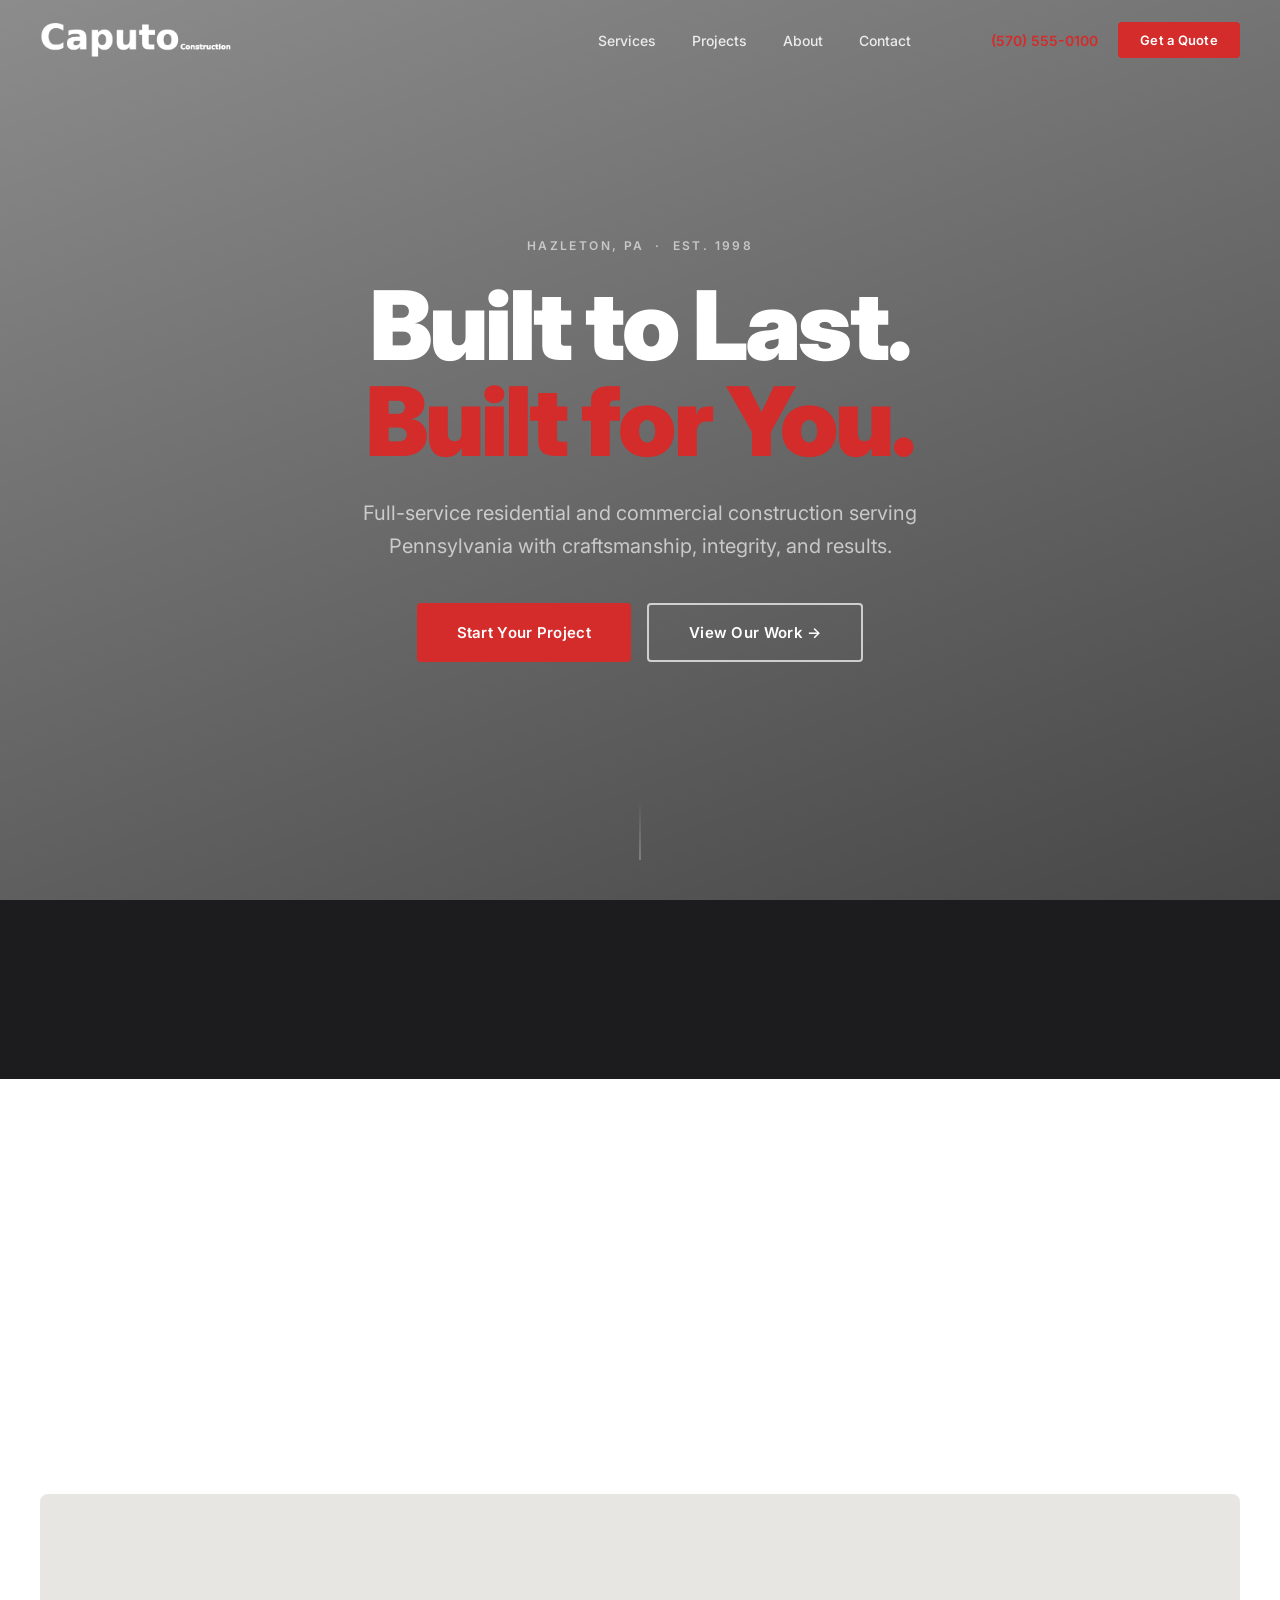
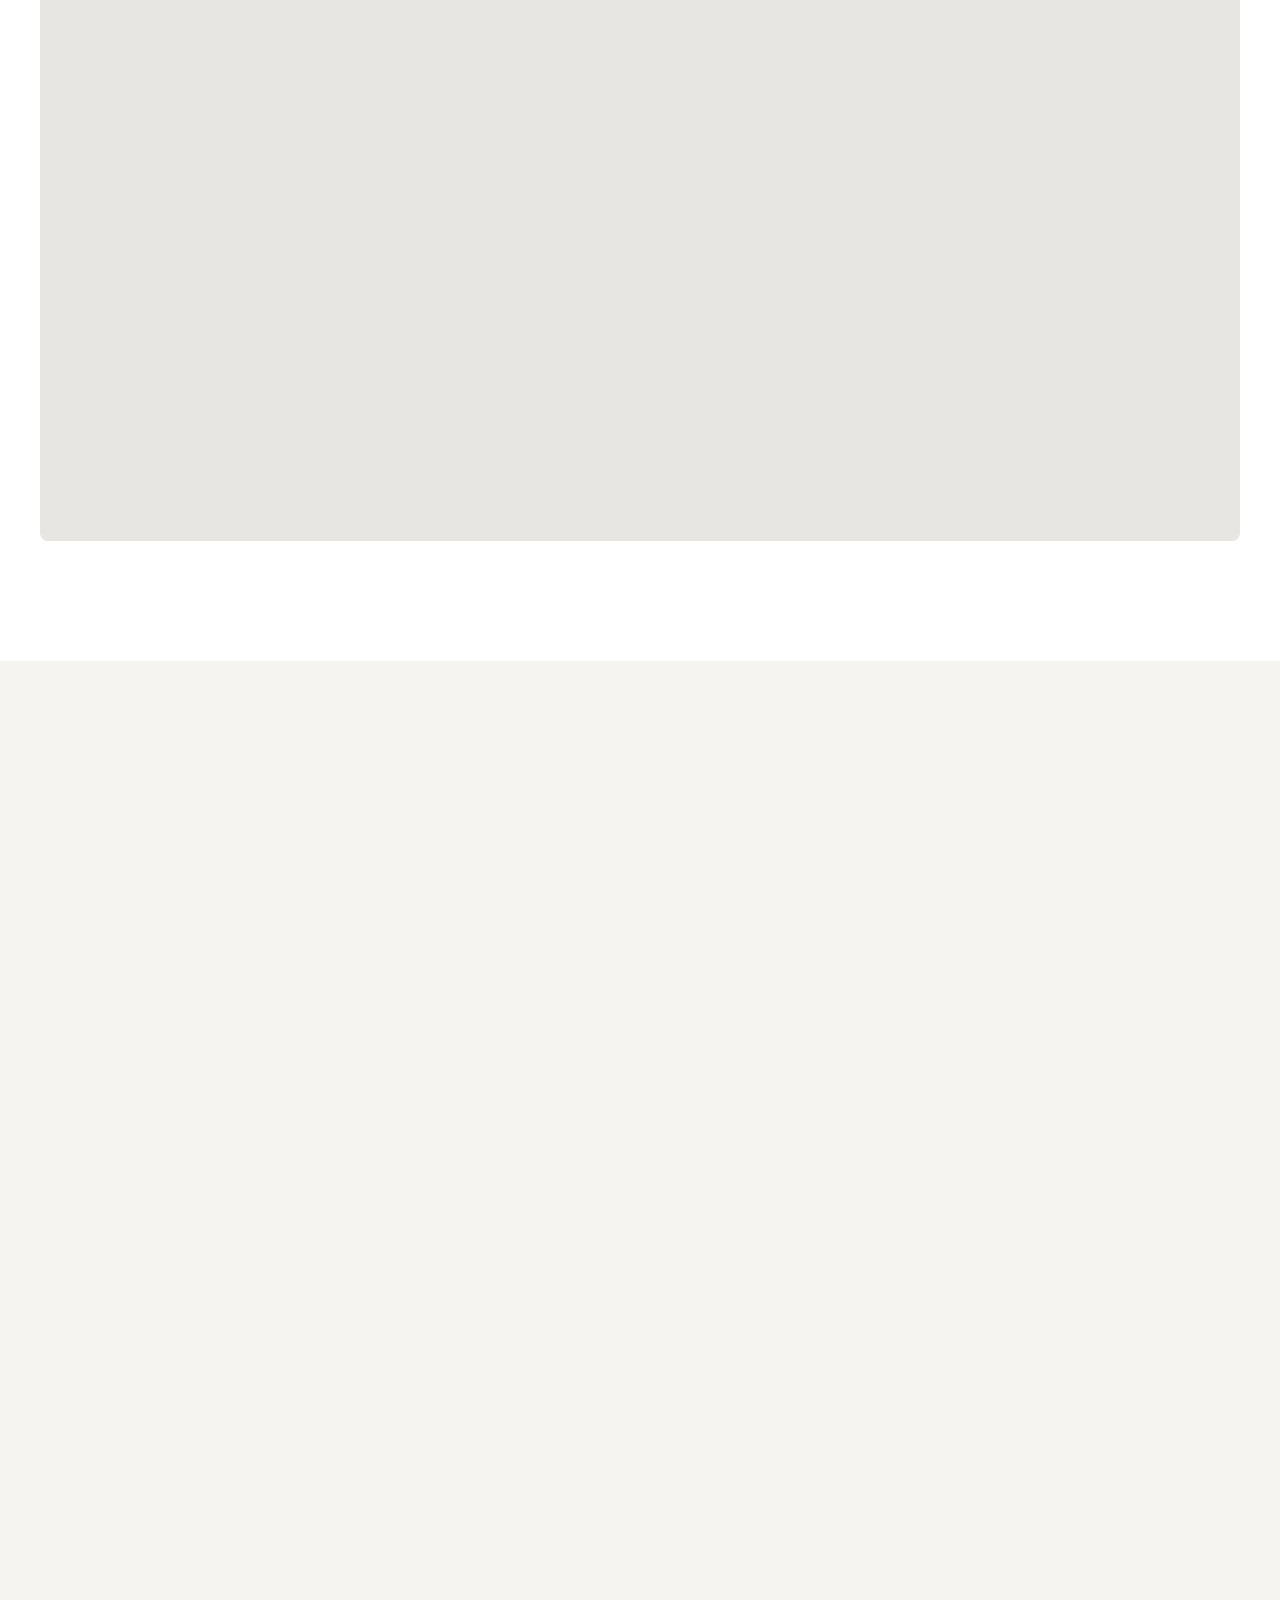
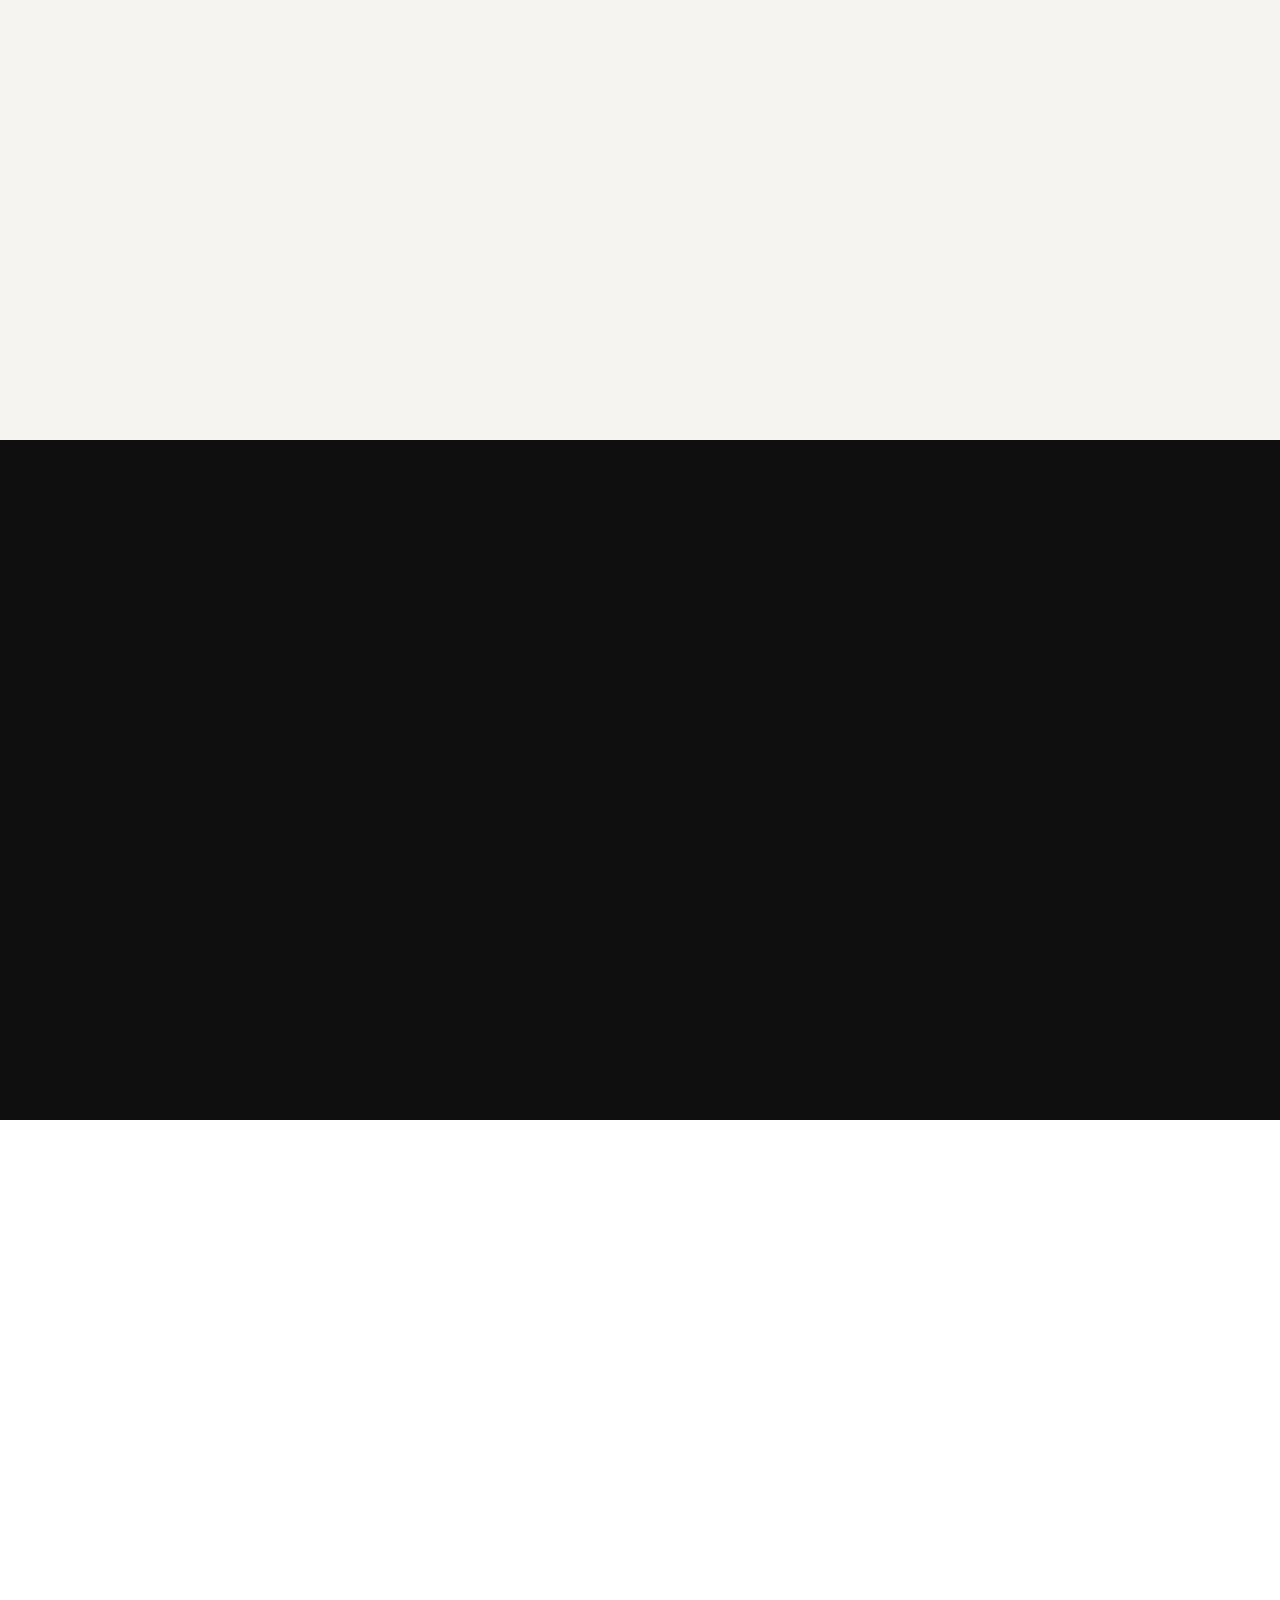
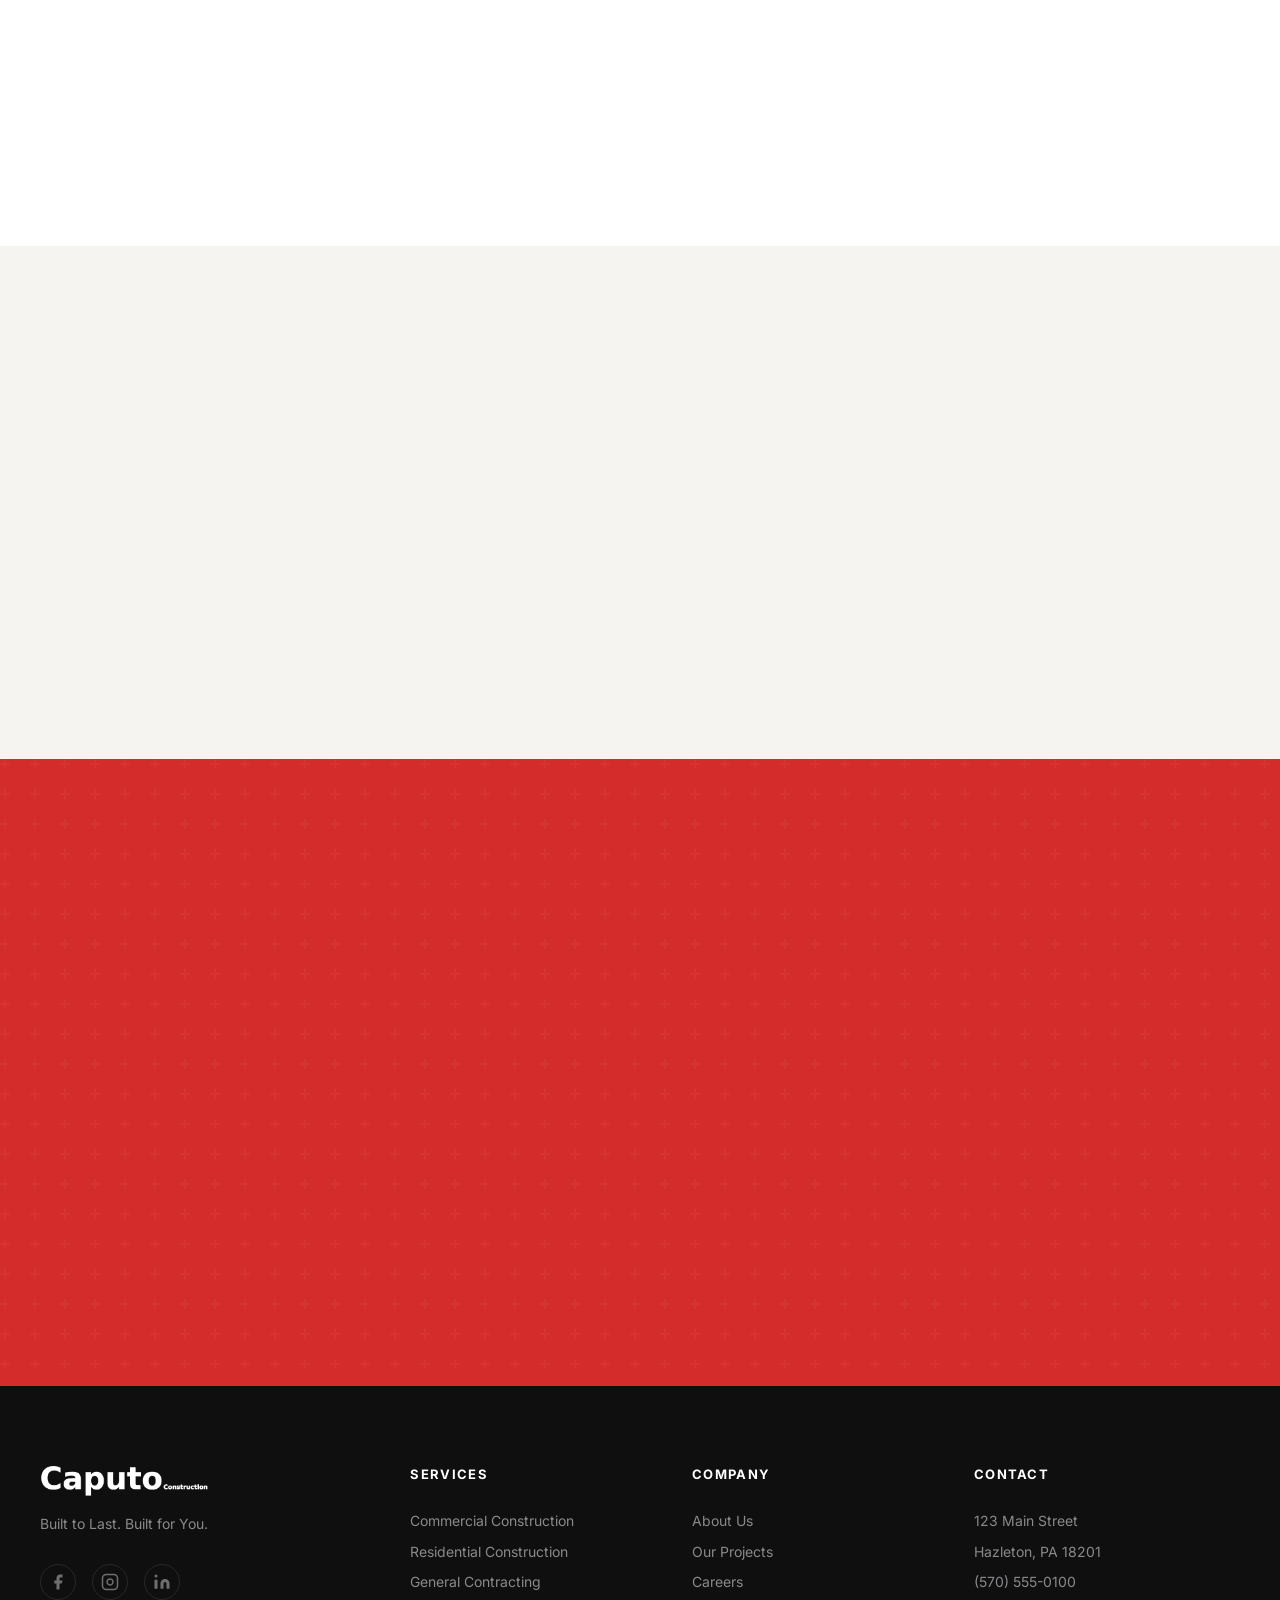
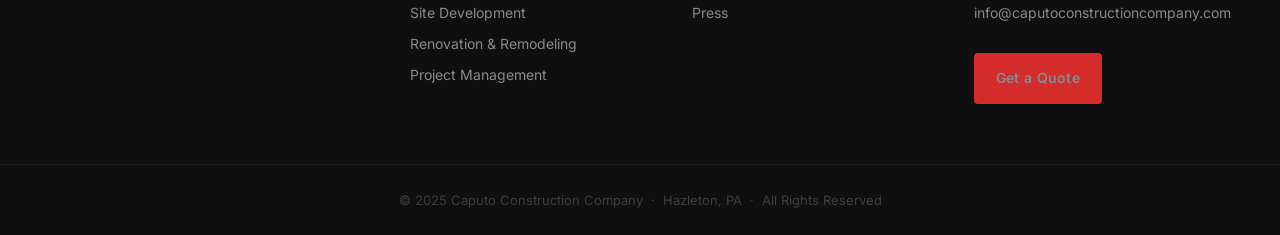
==== index.html @ cf974c07 "feat(site): full homepage — video hero, animations, project modals, carousel" ====
<!DOCTYPE html>
<html lang="en">
<head>
  <meta charset="UTF-8">
  <meta name="viewport" content="width=device-width, initial-scale=1.0">
  <title>Caputo Construction Company | Built to Last. Built for You.</title>
  <meta name="description" content="Full-service residential and commercial construction serving Pennsylvania. Based in Hazleton, PA.">
  <link rel="preconnect" href="https://fonts.googleapis.com">
  <link rel="preconnect" href="https://fonts.gstatic.com" crossorigin>
  <link href="https://fonts.googleapis.com/css2?family=Inter:wght@400;500;600;700;800;900&display=swap" rel="stylesheet">
  <link rel="stylesheet" href="style.css">
</head>
<body>

<!-- NAV -->
<nav id="nav" class="nav">
  <div class="nav__inner">
    <a href="#" class="nav__logo">
      <img src="caputo-logo-white.png" alt="Caputo Construction" height="34">
    </a>
    <ul class="nav__links">
      <li><a href="#services">Services</a></li>
      <li><a href="#projects">Projects</a></li>
      <li><a href="#about">About</a></li>
      <li><a href="#contact">Contact</a></li>
    </ul>
    <div class="nav__right">
      <a href="tel:5705550100" class="nav__phone">(570) 555-0100</a>
      <a href="#contact" class="btn btn--red btn--sm">Get a Quote</a>
    </div>
    <button class="nav__burger" id="burger" aria-label="Open menu">
      <span></span><span></span><span></span>
    </button>
  </div>
</nav>

<div class="mobile-menu" id="mobileMenu">
  <button class="mobile-menu__close" id="mobileClose">✕</button>
  <ul>
    <li><a href="#services">Services</a></li>
    <li><a href="#projects">Projects</a></li>
    <li><a href="#about">About</a></li>
    <li><a href="#contact">Contact</a></li>
    <li><a href="tel:5705550100">(570) 555-0100</a></li>
    <li><a href="#contact" class="btn btn--red">Get a Quote</a></li>
  </ul>
</div>

<!-- HERO -->
<section id="hero" class="hero">
  <video class="hero__video" autoplay muted loop playsinline>
    <source src="hero-v5-compat.mp4" type="video/mp4">
  </video>
  <div class="hero__overlay"></div>
  <div class="hero__content">
    <span class="hero__eyebrow hero-anim" style="--d:.2s">Hazleton, PA &nbsp;·&nbsp; Est. 1998</span>
    <h1 class="hero__h1">
      <span class="hero-anim" style="--d:.5s">Built to Last.</span>
      <span class="hero-anim hero__red" style="--d:.75s">Built for You.</span>
    </h1>
    <p class="hero__sub hero-anim" style="--d:1s">Full-service residential and commercial construction serving Pennsylvania with craftsmanship, integrity, and results.</p>
    <div class="hero__btns hero-anim" style="--d:1.25s">
      <a href="#contact" class="btn btn--red btn--lg">Start Your Project</a>
      <a href="#projects" class="btn btn--outline-white btn--lg">View Our Work &rarr;</a>
    </div>
  </div>
  <div class="hero__scroll-hint">
    <div class="scroll-line"></div>
  </div>
</section>

<!-- STATS -->
<section class="stats" id="statsSection">
  <div class="stats__grid">
    <div class="stat reveal">
      <span class="stat__num" data-target="25" data-suffix="+">0+</span>
      <span class="stat__label">Years in Business</span>
    </div>
    <div class="stat reveal">
      <span class="stat__num" data-target="500" data-suffix="+">0+</span>
      <span class="stat__label">Projects Completed</span>
    </div>
    <div class="stat reveal">
      <span class="stat__num" data-target="200" data-prefix="$" data-suffix="M+">$0M+</span>
      <span class="stat__label">Value Delivered</span>
    </div>
    <div class="stat reveal">
      <span class="stat__num" data-target="100" data-suffix="%">0%</span>
      <span class="stat__label">Licensed &amp; Insured</span>
    </div>
  </div>
</section>

<!-- SERVICES -->
<section id="services" class="services section">
  <div class="container">
    <div class="section-header reveal">
      <span class="eyebrow">Our Services</span>
      <h2>Full-Service Construction,<br>Start to Finish.</h2>
      <p class="section-sub">From ground-up commercial builds to custom residential projects, Caputo Construction delivers on every scale.</p>
    </div>
    <div class="services__grid">
      <div class="service-card reveal">
        <span class="service-card__num">01</span>
        <svg class="service-card__icon" viewBox="0 0 48 48" fill="none" stroke="#D42B2B" stroke-width="1.5">
          <rect x="6" y="20" width="36" height="22"/>
          <path d="M6 20L24 6L42 20"/>
          <rect x="18" y="30" width="12" height="12"/>
          <rect x="10" y="25" width="7" height="7"/>
          <rect x="31" y="25" width="7" height="7"/>
        </svg>
        <h3>Commercial Construction</h3>
        <p>Office buildings, retail centers, and industrial facilities built to spec and on schedule.</p>
        <a href="#contact" class="link-red">Learn More &rarr;</a>
      </div>
      <div class="service-card reveal">
        <span class="service-card__num">02</span>
        <svg class="service-card__icon" viewBox="0 0 48 48" fill="none" stroke="#D42B2B" stroke-width="1.5">
          <path d="M6 24L24 8L42 24"/>
          <rect x="8" y="24" width="32" height="18"/>
          <rect x="20" y="32" width="8" height="10"/>
          <rect x="11" y="27" width="7" height="7"/>
          <rect x="30" y="27" width="7" height="7"/>
        </svg>
        <h3>Residential Construction</h3>
        <p>Custom homes, luxury additions, and full renovations crafted with precision and care.</p>
        <a href="#contact" class="link-red">Learn More &rarr;</a>
      </div>
      <div class="service-card reveal">
        <span class="service-card__num">03</span>
        <svg class="service-card__icon" viewBox="0 0 48 48" fill="none" stroke="#D42B2B" stroke-width="1.5">
          <rect x="10" y="6" width="28" height="36" rx="2"/>
          <path d="M18 6V4a2 2 0 014 0v2M26 6V4a2 2 0 014 0v2"/>
          <line x1="16" y1="20" x2="32" y2="20"/>
          <line x1="16" y1="27" x2="32" y2="27"/>
          <line x1="16" y1="34" x2="24" y2="34"/>
        </svg>
        <h3>General Contracting</h3>
        <p>End-to-end project management, subcontractor coordination, and design-build delivery.</p>
        <a href="#contact" class="link-red">Learn More &rarr;</a>
      </div>
      <div class="service-card reveal">
        <span class="service-card__num">04</span>
        <svg class="service-card__icon" viewBox="0 0 48 48" fill="none" stroke="#D42B2B" stroke-width="1.5">
          <path d="M8 40h32M16 40V28l-8-10M32 40V28l8-10M16 28h16"/>
          <circle cx="24" cy="12" r="6"/>
          <line x1="24" y1="18" x2="24" y2="28"/>
        </svg>
        <h3>Site Development</h3>
        <p>Grading, excavation, utility installation, and foundations — before the first wall goes up.</p>
        <a href="#contact" class="link-red">Learn More &rarr;</a>
      </div>
      <div class="service-card reveal">
        <span class="service-card__num">05</span>
        <svg class="service-card__icon" viewBox="0 0 48 48" fill="none" stroke="#D42B2B" stroke-width="1.5">
          <path d="M12 36l6-6 4 4 14-14"/>
          <path d="M30 8l10 10-4 4-10-10z"/>
          <path d="M10 38l4-4 4 4-4 4z"/>
          <line x1="28" y1="10" x2="38" y2="20"/>
        </svg>
        <h3>Renovation &amp; Remodeling</h3>
        <p>Full gut renovations, structural changes, and historic preservation for any space.</p>
        <a href="#contact" class="link-red">Learn More &rarr;</a>
      </div>
      <div class="service-card reveal">
        <span class="service-card__num">06</span>
        <svg class="service-card__icon" viewBox="0 0 48 48" fill="none" stroke="#D42B2B" stroke-width="1.5">
          <rect x="8" y="8" width="32" height="32" rx="2"/>
          <line x1="8" y1="18" x2="40" y2="18"/>
          <line x1="20" y1="8" x2="20" y2="18"/>
          <line x1="32" y1="8" x2="32" y2="18"/>
          <path d="M16 28l6 6 10-10"/>
        </svg>
        <h3>Project Management</h3>
        <p>Expert budgeting, scheduling, permitting, and inspection coordination from start to finish.</p>
        <a href="#contact" class="link-red">Learn More &rarr;</a>
      </div>
    </div>
  </div>
</section>

<!-- PROJECTS -->
<section id="projects" class="projects section section--offwhite">
  <div class="container">
    <div class="projects__header reveal">
      <h2>Projects That Speak<br>for Themselves.</h2>
      <a href="#contact" class="link-red">View All Projects &rarr;</a>
    </div>

    <div class="featured-project reveal" onclick="openModal(0)">
      <div class="featured-project__img">
        <img src="https://images.unsplash.com/photo-1486325212027-8081e485255e?w=1400&q=80" alt="Hazleton Medical Office Building" loading="lazy">
        <div class="featured-project__img-overlay"><span>View Project</span></div>
      </div>
      <div class="featured-project__info">
        <span class="tag tag--red">Commercial</span>
        <h3>Hazleton Medical<br>Office Building</h3>
        <p class="meta">Hazleton, PA &nbsp;·&nbsp; 2023</p>
        <p>A 24,000 sq ft state-of-the-art medical facility with specialized HVAC, ADA-compliant design, and medical-grade finishes. Delivered on schedule.</p>
        <button class="btn btn--outline-dark">View Project &rarr;</button>
      </div>
    </div>

    <div class="projects__grid">
      <div class="project-card reveal" onclick="openModal(1)">
        <div class="project-card__img">
          <img src="https://images.unsplash.com/photo-1570129477492-45c003edd2be?w=800&q=80" alt="Custom Residence" loading="lazy">
          <div class="project-card__overlay"><span>View Project</span></div>
        </div>
        <div class="project-card__body">
          <span class="tag">Residential</span>
          <h4>Custom Residence</h4>
          <p class="meta">Mountain Top, PA &nbsp;·&nbsp; 2023</p>
        </div>
      </div>
      <div class="project-card reveal" onclick="openModal(2)">
        <div class="project-card__img">
          <img src="https://images.unsplash.com/photo-1565008447742-97f6f38c985c?w=800&q=80" alt="Industrial Warehouse" loading="lazy">
          <div class="project-card__overlay"><span>View Project</span></div>
        </div>
        <div class="project-card__body">
          <span class="tag">Industrial</span>
          <h4>Industrial Warehouse</h4>
          <p class="meta">Wilkes-Barre, PA &nbsp;·&nbsp; 2022</p>
        </div>
      </div>
      <div class="project-card reveal" onclick="openModal(3)">
        <div class="project-card__img">
          <img src="https://images.unsplash.com/photo-1581858726788-75bc0f6a952d?w=800&q=80" alt="Downtown Renovation" loading="lazy">
          <div class="project-card__overlay"><span>View Project</span></div>
        </div>
        <div class="project-card__body">
          <span class="tag">Renovation</span>
          <h4>Downtown Retail Renovation</h4>
          <p class="meta">Scranton, PA &nbsp;·&nbsp; 2022</p>
        </div>
      </div>
    </div>
  </div>
</section>

<!-- WHY CAPUTO -->
<section id="about" class="why section section--dark">
  <div class="container why__grid">
    <div class="why__left reveal">
      <span class="eyebrow">Why Choose Us</span>
      <h2 class="white">A Name You Can<br>Trust on Every Job.</h2>
      <p class="why__copy">Family-owned and Hazleton-rooted, Caputo Construction has been serving Pennsylvania communities for over two decades. We bring the same pride to every project — from a single-family renovation to a multi-million dollar commercial build.</p>
      <a href="#contact" class="btn btn--outline-white btn--lg">Get in Touch</a>
    </div>
    <div class="why__right">
      <div class="why-item reveal"><div class="why-item__check">&#10003;</div><div><h4>Locally Rooted</h4><p>Based in Hazleton, PA. We know this region's codes, climate, and contractors.</p></div></div>
      <div class="why-item reveal"><div class="why-item__check">&#10003;</div><div><h4>Transparent Pricing</h4><p>Detailed estimates with clear line-item breakdowns. No surprises, ever.</p></div></div>
      <div class="why-item reveal"><div class="why-item__check">&#10003;</div><div><h4>On Time, On Budget</h4><p>Proven project management with a track record to back it up.</p></div></div>
      <div class="why-item reveal"><div class="why-item__check">&#10003;</div><div><h4>Licensed &amp; Fully Insured</h4><p>PA contractor license, full liability and workers' comp coverage.</p></div></div>
    </div>
  </div>
</section>

<!-- TESTIMONIALS -->
<section class="testimonials section">
  <div class="container">
    <div class="section-header reveal">
      <span class="eyebrow">Client Testimonials</span>
      <h2>What Our Clients Say.</h2>
    </div>
    <div class="testimonials__wrap reveal">
      <div class="testimonials__slider" id="slider">
        <div class="testimonial">
          <div class="testimonial__quote">&ldquo;</div>
          <p>"Caputo Construction delivered our commercial build on time and under budget. The quality of work exceeded our expectations — we won't use anyone else."</p>
          <div class="testimonial__author"><strong>Michael R.</strong><span>Commercial Property Owner</span></div>
        </div>
        <div class="testimonial">
          <div class="testimonial__quote">&ldquo;</div>
          <p>"From the first consultation to the final walkthrough, the Caputo team was professional, communicative, and truly cared about our project."</p>
          <div class="testimonial__author"><strong>Sarah D.</strong><span>Residential Client</span></div>
        </div>
        <div class="testimonial">
          <div class="testimonial__quote">&ldquo;</div>
          <p>"We've worked with a lot of contractors over the years. Caputo is in a different league — honest pricing, no surprises, and craftsmanship that shows."</p>
          <div class="testimonial__author"><strong>Tom K.</strong><span>General Manager, Retail Group</span></div>
        </div>
      </div>
      <div class="testimonials__dots" id="dots">
        <button class="dot active" data-i="0"></button>
        <button class="dot" data-i="1"></button>
        <button class="dot" data-i="2"></button>
      </div>
    </div>
  </div>
</section>

<!-- SERVICE AREA -->
<section class="service-area section section--offwhite">
  <div class="container service-area__inner reveal">
    <span class="eyebrow">Service Area</span>
    <h2>Proudly Serving Pennsylvania</h2>
    <p class="section-sub">Headquartered in Hazleton, PA, Caputo Construction serves clients across northeastern and central Pennsylvania — including Scranton, Wilkes-Barre, Allentown, and beyond.</p>
    <div class="city-tags">
      <span>Hazleton</span><span>Scranton</span><span>Wilkes-Barre</span><span>Allentown</span><span>Bethlehem</span><span>Reading</span><span>Philadelphia</span>
    </div>
  </div>
</section>

<!-- CTA BANNER -->
<section id="contact" class="cta-banner">
  <div class="cta-banner__inner reveal">
    <h2>Ready to Build<br>Something Great?</h2>
    <p>Tell us about your project. We'll get back to you within 24 hours.</p>
    <a href="mailto:info@caputoconstructioncompany.com" class="btn btn--white btn--xl">Start Your Project</a>
    <p class="cta-banner__phone">or call <a href="tel:5705550100">(570) 555-0100</a></p>
  </div>
</section>

<!-- FOOTER -->
<footer class="footer">
  <div class="container footer__grid">
    <div class="footer__brand">
      <img src="caputo-logo-white.png" alt="Caputo Construction" height="30">
      <p>Built to Last. Built for You.</p>
      <div class="footer__social">
        <a href="#" aria-label="Facebook">
          <svg viewBox="0 0 24 24" width="18" height="18" fill="currentColor"><path d="M18 2h-3a5 5 0 00-5 5v3H7v4h3v8h4v-8h3l1-4h-4V7a1 1 0 011-1h3z"/></svg>
        </a>
        <a href="#" aria-label="Instagram">
          <svg viewBox="0 0 24 24" width="18" height="18" fill="none" stroke="currentColor" stroke-width="2"><rect x="2" y="2" width="20" height="20" rx="5"/><path d="M16 11.37A4 4 0 1112.63 8 4 4 0 0116 11.37z"/><line x1="17.5" y1="6.5" x2="17.51" y2="6.5"/></svg>
        </a>
        <a href="#" aria-label="LinkedIn">
          <svg viewBox="0 0 24 24" width="18" height="18" fill="currentColor"><path d="M16 8a6 6 0 016 6v7h-4v-7a2 2 0 00-2-2 2 2 0 00-2 2v7h-4v-7a6 6 0 016-6zM2 9h4v12H2z"/><circle cx="4" cy="4" r="2"/></svg>
        </a>
      </div>
    </div>
    <div class="footer__col">
      <h5>Services</h5>
      <ul>
        <li><a href="#services">Commercial Construction</a></li>
        <li><a href="#services">Residential Construction</a></li>
        <li><a href="#services">General Contracting</a></li>
        <li><a href="#services">Site Development</a></li>
        <li><a href="#services">Renovation &amp; Remodeling</a></li>
        <li><a href="#services">Project Management</a></li>
      </ul>
    </div>
    <div class="footer__col">
      <h5>Company</h5>
      <ul>
        <li><a href="#about">About Us</a></li>
        <li><a href="#projects">Our Projects</a></li>
        <li><a href="#contact">Careers</a></li>
        <li><a href="#contact">Press</a></li>
      </ul>
    </div>
    <div class="footer__col">
      <h5>Contact</h5>
      <ul>
        <li>123 Main Street</li>
        <li>Hazleton, PA 18201</li>
        <li><a href="tel:5705550100">(570) 555-0100</a></li>
        <li><a href="mailto:info@caputoconstructioncompany.com">info@caputoconstructioncompany.com</a></li>
      </ul>
      <a href="#contact" class="btn btn--red btn--sm" style="margin-top:1.5rem;display:inline-block">Get a Quote</a>
    </div>
  </div>
  <div class="footer__bottom">
    <p>&copy; 2025 Caputo Construction Company &nbsp;&middot;&nbsp; Hazleton, PA &nbsp;&middot;&nbsp; All Rights Reserved</p>
  </div>
</footer>

<!-- MODAL -->
<div class="modal-overlay" id="modalOverlay">
  <div class="modal" id="modal" role="dialog" aria-modal="true">
    <button class="modal__close" id="modalClose" aria-label="Close">&#10005;</button>
    <div class="modal__hero">
      <img id="modalImg" src="" alt="">
    </div>
    <div class="modal__body">
      <span class="tag tag--red" id="modalCategory"></span>
      <h2 id="modalTitle"></h2>
      <p class="meta" id="modalMeta"></p>
      <div class="modal__stats">
        <div class="modal__stat"><span id="modalSqft"></span><label>Sq Feet</label></div>
        <div class="modal__stat"><span id="modalDuration"></span><label>Duration</label></div>
        <div class="modal__stat"><span id="modalValue"></span><label>Project Value</label></div>
      </div>
      <p id="modalDesc"></p>
      <div class="modal__gallery" id="modalGallery"></div>
      <a href="#contact" class="btn btn--red btn--lg modal__cta" onclick="closeModal()">Start a Similar Project</a>
    </div>
  </div>
</div>

<script src="main.js"></script>
</body>
</html>
---- style.css ----
/* ═══════════════════════════════════════════════════
   CAPUTO CONSTRUCTION — STYLESHEET
   ═══════════════════════════════════════════════════ */

:root {
  --red:        #D42B2B;
  --red-dark:   #A81F1F;
  --black:      #0F0F0F;
  --charcoal:   #1C1C1E;
  --steel:      #3A3A3C;
  --concrete:   #8A8A8E;
  --offwhite:   #F5F4F1;
  --white:      #FFFFFF;
  --gold:       #C9A84C;
  --ease:       cubic-bezier(0.25, 0.46, 0.45, 0.94);
  --ease-out:   cubic-bezier(0.0, 0.0, 0.2, 1);
}

*, *::before, *::after { box-sizing: border-box; margin: 0; padding: 0; }

html { scroll-behavior: smooth; font-size: 16px; }

body {
  font-family: 'Inter', -apple-system, sans-serif;
  color: var(--charcoal);
  background: var(--white);
  -webkit-font-smoothing: antialiased;
  overflow-x: hidden;
}

img { display: block; max-width: 100%; }
a { text-decoration: none; color: inherit; }
ul { list-style: none; }
button { cursor: pointer; border: none; background: none; font-family: inherit; }

.container { max-width: 1280px; margin: 0 auto; padding: 0 40px; }
.section { padding: 120px 0; }
.section--offwhite { background: var(--offwhite); }
.section--dark { background: var(--black); }

/* ─── SCROLL REVEAL ─── */
.reveal {
  opacity: 0;
  transform: translateY(36px);
  transition: opacity 0.7s var(--ease), transform 0.7s var(--ease);
}
.reveal.visible { opacity: 1; transform: translateY(0); }

/* stagger siblings */
.reveal:nth-child(2) { transition-delay: 0.1s; }
.reveal:nth-child(3) { transition-delay: 0.2s; }
.reveal:nth-child(4) { transition-delay: 0.3s; }
.reveal:nth-child(5) { transition-delay: 0.4s; }
.reveal:nth-child(6) { transition-delay: 0.5s; }

/* ─── HERO ANIMATIONS ─── */
@keyframes slideUp {
  from { opacity: 0; transform: translateY(48px); }
  to   { opacity: 1; transform: translateY(0); }
}
.hero-anim {
  opacity: 0;
  animation: slideUp 0.9s var(--ease-out) forwards;
  animation-delay: var(--d, 0s);
}

/* ─── BUTTONS ─── */
.btn {
  display: inline-flex;
  align-items: center;
  justify-content: center;
  font-family: 'Inter', sans-serif;
  font-weight: 600;
  letter-spacing: 0.02em;
  border-radius: 4px;
  transition: background 0.2s var(--ease), transform 0.2s var(--ease), box-shadow 0.2s var(--ease), color 0.2s var(--ease);
  cursor: pointer;
}
.btn--sm  { font-size: 13px; padding: 10px 22px; }
.btn--lg  { font-size: 15px; padding: 18px 40px; }
.btn--xl  { font-size: 16px; padding: 22px 56px; }
.btn--red { background: var(--red); color: #fff; }
.btn--red:hover { background: var(--red-dark); transform: translateY(-2px); box-shadow: 0 8px 24px rgba(212,43,43,.35); }
.btn--white { background: #fff; color: var(--red); }
.btn--white:hover { background: #f0eeee; transform: translateY(-2px); }
.btn--outline-white { border: 2px solid rgba(255,255,255,.7); color: #fff; }
.btn--outline-white:hover { background: rgba(255,255,255,.1); }
.btn--outline-dark { border: 2px solid var(--charcoal); color: var(--charcoal); }
.btn--outline-dark:hover { background: var(--charcoal); color: #fff; }

.link-red {
  color: var(--red);
  font-weight: 600;
  font-size: 14px;
  display: inline-flex;
  align-items: center;
  gap: 4px;
  transition: gap 0.2s;
}
.link-red:hover { gap: 8px; }

/* ─── SECTION HEADER ─── */
.eyebrow {
  display: block;
  font-size: 11px;
  font-weight: 600;
  letter-spacing: 0.18em;
  text-transform: uppercase;
  color: var(--red);
  margin-bottom: 16px;
}
.section-header { text-align: center; max-width: 640px; margin: 0 auto 72px; }
.section-header h2 { margin-bottom: 20px; }
.section-sub { color: var(--concrete); line-height: 1.7; font-size: 17px; }

h2 {
  font-size: clamp(32px, 4vw, 52px);
  font-weight: 800;
  line-height: 1.12;
  letter-spacing: -0.02em;
  color: var(--charcoal);
}
h2.white { color: #fff; }
h3 { font-size: clamp(22px, 2.5vw, 28px); font-weight: 700; margin-bottom: 12px; }
h4 { font-size: 17px; font-weight: 700; margin-bottom: 6px; }
p  { line-height: 1.7; color: var(--steel); }

.tag {
  display: inline-block;
  font-size: 11px;
  font-weight: 600;
  letter-spacing: 0.12em;
  text-transform: uppercase;
  padding: 5px 14px;
  border-radius: 100px;
  background: rgba(255,255,255,.12);
  color: var(--concrete);
  margin-bottom: 14px;
}
.tag--red { background: var(--red); color: #fff; }

.meta { font-size: 13px; color: var(--concrete); letter-spacing: 0.04em; margin-bottom: 16px; }

/* ═══════════════════════════════
   NAV
   ═══════════════════════════════ */
.nav {
  position: fixed;
  top: 0; left: 0; right: 0;
  z-index: 200;
  transition: background 0.4s var(--ease), box-shadow 0.4s var(--ease), padding 0.3s;
  padding: 8px 0;
}
.nav.scrolled {
  background: var(--black);
  box-shadow: 0 4px 30px rgba(0,0,0,.5);
}
.nav__inner {
  max-width: 1280px;
  margin: 0 auto;
  padding: 0 40px;
  display: flex;
  align-items: center;
  gap: 48px;
  height: 64px;
}
.nav__logo img { transition: opacity 0.2s; height: 34px; }
.nav__logo:hover img { opacity: 0.85; }

.nav__links {
  display: flex;
  gap: 36px;
  margin-left: auto;
}
.nav__links a {
  color: rgba(255,255,255,.85);
  font-size: 14px;
  font-weight: 500;
  transition: color 0.2s;
  position: relative;
  padding-bottom: 2px;
}
.nav__links a::after {
  content: '';
  position: absolute;
  bottom: -2px; left: 0; right: 0;
  height: 1px;
  background: var(--red);
  transform: scaleX(0);
  transition: transform 0.25s var(--ease);
  transform-origin: left;
}
.nav__links a:hover { color: #fff; }
.nav__links a:hover::after { transform: scaleX(1); }

.nav__right { display: flex; align-items: center; gap: 20px; margin-left: 32px; }
.nav__phone { color: var(--red); font-size: 14px; font-weight: 600; white-space: nowrap; }

.nav__burger { display: none; flex-direction: column; gap: 5px; padding: 6px; margin-left: auto; }
.nav__burger span { display: block; width: 24px; height: 2px; background: #fff; transition: all 0.3s; border-radius: 2px; }

/* Mobile menu */
.mobile-menu {
  position: fixed;
  inset: 0;
  background: var(--black);
  z-index: 300;
  display: flex;
  flex-direction: column;
  align-items: center;
  justify-content: center;
  gap: 32px;
  transform: translateX(100%);
  transition: transform 0.4s var(--ease);
}
.mobile-menu.open { transform: translateX(0); }
.mobile-menu ul { text-align: center; }
.mobile-menu li { margin-bottom: 28px; }
.mobile-menu a { color: #fff; font-size: 22px; font-weight: 600; transition: color 0.2s; }
.mobile-menu a:hover { color: var(--red); }
.mobile-menu__close {
  position: absolute;
  top: 24px; right: 32px;
  color: #fff;
  font-size: 24px;
  transition: color 0.2s;
}
.mobile-menu__close:hover { color: var(--red); }

/* ═══════════════════════════════
   HERO
   ═══════════════════════════════ */
.hero {
  position: relative;
  height: 100vh;
  min-height: 640px;
  display: flex;
  align-items: center;
  justify-content: center;
  overflow: hidden;
}
.hero__video {
  position: absolute;
  top: 50%; left: 50%;
  min-width: 100%; min-height: 100%;
  width: auto; height: auto;
  transform: translate(-50%, -50%);
  object-fit: cover;
  z-index: 0;
}
.hero__overlay {
  position: absolute;
  inset: 0;
  background: linear-gradient(160deg, rgba(0,0,0,.45) 0%, rgba(0,0,0,.72) 100%);
  z-index: 1;
}
.hero__content {
  position: relative;
  z-index: 2;
  text-align: center;
  padding: 0 24px;
  max-width: 860px;
}
.hero__eyebrow {
  display: block;
  font-size: 12px;
  font-weight: 600;
  letter-spacing: 0.2em;
  text-transform: uppercase;
  color: rgba(255,255,255,.6);
  margin-bottom: 24px;
}
.hero__h1 {
  display: flex;
  flex-direction: column;
  font-size: clamp(48px, 8vw, 96px);
  font-weight: 900;
  letter-spacing: -0.03em;
  line-height: 1;
  color: #fff;
  margin-bottom: 28px;
}
.hero__red { color: var(--red); }
.hero__sub {
  font-size: clamp(16px, 1.8vw, 20px);
  color: rgba(255,255,255,.65);
  line-height: 1.65;
  max-width: 600px;
  margin: 0 auto 40px;
}
.hero__btns { display: flex; gap: 16px; justify-content: center; flex-wrap: wrap; }

.hero__scroll-hint {
  position: absolute;
  bottom: 40px; left: 50%;
  transform: translateX(-50%);
  z-index: 2;
}
.scroll-line {
  width: 1px;
  height: 60px;
  background: linear-gradient(to bottom, rgba(255,255,255,0), rgba(255,255,255,.5));
  animation: scrollPulse 2s ease-in-out infinite;
}
@keyframes scrollPulse {
  0%, 100% { opacity: 0; transform: scaleY(0.5); transform-origin: top; }
  50% { opacity: 1; transform: scaleY(1); transform-origin: top; }
}

/* ═══════════════════════════════
   STATS
   ═══════════════════════════════ */
.stats { background: var(--charcoal); }
.stats__grid {
  display: grid;
  grid-template-columns: repeat(4, 1fr);
  max-width: 1280px;
  margin: 0 auto;
}
.stat {
  display: flex;
  flex-direction: column;
  align-items: center;
  justify-content: center;
  padding: 52px 24px;
  border-right: 1px solid rgba(255,255,255,.08);
}
.stat:last-child { border-right: none; }
.stat__num {
  font-size: clamp(36px, 4vw, 56px);
  font-weight: 800;
  color: #fff;
  letter-spacing: -0.02em;
  line-height: 1;
  margin-bottom: 10px;
  display: block;
}
.stat__label {
  font-size: 11px;
  font-weight: 600;
  letter-spacing: 0.14em;
  text-transform: uppercase;
  color: var(--concrete);
}

/* ═══════════════════════════════
   SERVICES
   ═══════════════════════════════ */
.services__grid {
  display: grid;
  grid-template-columns: repeat(3, 1fr);
  gap: 2px;
  background: #e8e6e3;
  border: 2px solid #e8e6e3;
  border-radius: 8px;
  overflow: hidden;
}
.service-card {
  position: relative;
  background: var(--white);
  padding: 48px 40px 44px;
  overflow: hidden;
  transition: transform 0.3s var(--ease), box-shadow 0.3s var(--ease);
  cursor: default;
}
.service-card::before {
  content: '';
  position: absolute;
  top: 0; left: 0; right: 0;
  height: 3px;
  background: var(--red);
  transform: scaleX(0);
  transform-origin: left;
  transition: transform 0.35s var(--ease);
}
.service-card:hover::before { transform: scaleX(1); }
.service-card:hover { box-shadow: 0 12px 40px rgba(0,0,0,.1); transform: translateY(-4px); z-index: 1; }

.service-card__num {
  position: absolute;
  top: -10px; right: 16px;
  font-size: 120px;
  font-weight: 900;
  color: #f0eeeb;
  line-height: 1;
  pointer-events: none;
  user-select: none;
}
.service-card__icon {
  width: 44px;
  height: 44px;
  margin-bottom: 24px;
  position: relative;
  z-index: 1;
}
.service-card h3 { font-size: 20px; margin-bottom: 12px; color: var(--charcoal); position: relative; z-index: 1; }
.service-card p { font-size: 15px; color: var(--concrete); line-height: 1.7; margin-bottom: 24px; position: relative; z-index: 1; }

/* ═══════════════════════════════
   PROJECTS
   ═══════════════════════════════ */
.projects__header {
  display: flex;
  align-items: flex-end;
  justify-content: space-between;
  margin-bottom: 56px;
  gap: 24px;
}
.projects__header h2 { margin: 0; }

/* Featured project */
.featured-project {
  display: grid;
  grid-template-columns: 1fr 380px;
  border-radius: 8px;
  overflow: hidden;
  margin-bottom: 24px;
  cursor: pointer;
}
.featured-project__img {
  position: relative;
  overflow: hidden;
  aspect-ratio: 16/10;
}
.featured-project__img img {
  width: 100%; height: 100%;
  object-fit: cover;
  transition: transform 0.6s var(--ease);
}
.featured-project:hover .featured-project__img img { transform: scale(1.05); }
.featured-project__img-overlay {
  position: absolute;
  inset: 0;
  background: rgba(212,43,43,.0);
  display: flex; align-items: center; justify-content: center;
  transition: background 0.3s;
}
.featured-project:hover .featured-project__img-overlay { background: rgba(212,43,43,.15); }
.featured-project__img-overlay span {
  color: #fff;
  font-weight: 700;
  font-size: 16px;
  letter-spacing: 0.08em;
  text-transform: uppercase;
  opacity: 0;
  transition: opacity 0.3s;
  background: rgba(0,0,0,.5);
  padding: 12px 28px;
  border-radius: 4px;
}
.featured-project:hover .featured-project__img-overlay span { opacity: 1; }

.featured-project__info {
  background: var(--charcoal);
  padding: 48px 44px;
  display: flex;
  flex-direction: column;
  justify-content: center;
}
.featured-project__info h3 { color: #fff; margin-bottom: 8px; }
.featured-project__info p { color: rgba(255,255,255,.6); font-size: 15px; margin-bottom: 32px; }
.featured-project__info .meta { color: rgba(255,255,255,.4); margin-bottom: 16px; }

/* Project grid */
.projects__grid {
  display: grid;
  grid-template-columns: repeat(3, 1fr);
  gap: 24px;
}
.project-card {
  border-radius: 6px;
  overflow: hidden;
  cursor: pointer;
  background: #fff;
  box-shadow: 0 2px 12px rgba(0,0,0,.06);
  transition: transform 0.3s var(--ease), box-shadow 0.3s var(--ease);
}
.project-card:hover { transform: translateY(-6px); box-shadow: 0 16px 40px rgba(0,0,0,.12); }
.project-card__img {
  position: relative;
  aspect-ratio: 4/3;
  overflow: hidden;
}
.project-card__img img {
  width: 100%; height: 100%;
  object-fit: cover;
  transition: transform 0.5s var(--ease);
}
.project-card:hover .project-card__img img { transform: scale(1.08); }
.project-card__overlay {
  position: absolute;
  bottom: 0; left: 0; right: 0;
  background: linear-gradient(to top, rgba(212,43,43,.85), transparent);
  padding: 24px 20px 16px;
  transform: translateY(100%);
  transition: transform 0.3s var(--ease);
  display: flex; align-items: flex-end;
}
.project-card:hover .project-card__overlay { transform: translateY(0); }
.project-card__overlay span { color: #fff; font-weight: 600; font-size: 13px; letter-spacing: 0.06em; text-transform: uppercase; }
.project-card__body { padding: 20px 24px 24px; }
.project-card__body h4 { color: var(--charcoal); margin-bottom: 4px; }

/* ═══════════════════════════════
   WHY CAPUTO
   ═══════════════════════════════ */
.why__grid {
  display: grid;
  grid-template-columns: 1fr 1fr;
  gap: 80px;
  align-items: center;
}
.why__left .eyebrow { color: var(--red); }
.why__left h2 { margin-bottom: 24px; }
.why__copy { color: rgba(255,255,255,.55); font-size: 16px; line-height: 1.75; margin-bottom: 40px; }
.why__right { display: flex; flex-direction: column; gap: 0; }
.why-item {
  display: flex;
  gap: 20px;
  padding: 28px 0;
  border-bottom: 1px solid rgba(255,255,255,.07);
}
.why-item:first-child { border-top: 1px solid rgba(255,255,255,.07); }
.why-item__check {
  width: 36px;
  height: 36px;
  flex-shrink: 0;
  border-radius: 50%;
  background: rgba(212,43,43,.18);
  color: var(--red);
  font-size: 16px;
  font-weight: 700;
  display: flex;
  align-items: center;
  justify-content: center;
  margin-top: 2px;
}
.why-item h4 { color: #fff; margin-bottom: 4px; font-size: 16px; }
.why-item p { color: rgba(255,255,255,.45); font-size: 14px; line-height: 1.65; }

/* ═══════════════════════════════
   TESTIMONIALS
   ═══════════════════════════════ */
.testimonials__wrap { position: relative; overflow: hidden; }
.testimonials__slider {
  display: flex;
  transition: transform 0.5s var(--ease);
}
.testimonial {
  flex: 0 0 100%;
  text-align: center;
  padding: 0 80px;
}
.testimonial__quote {
  font-size: 96px;
  line-height: 0.6;
  color: var(--red);
  font-family: Georgia, serif;
  margin-bottom: 32px;
}
.testimonial p {
  font-size: clamp(17px, 2vw, 22px);
  color: var(--charcoal);
  font-style: italic;
  line-height: 1.65;
  max-width: 720px;
  margin: 0 auto 32px;
}
.testimonial__author { display: flex; flex-direction: column; gap: 4px; align-items: center; }
.testimonial__author strong { font-size: 16px; color: var(--charcoal); }
.testimonial__author span { font-size: 13px; color: var(--concrete); }
.testimonials__dots {
  display: flex;
  gap: 10px;
  justify-content: center;
  margin-top: 48px;
}
.dot {
  width: 8px; height: 8px;
  border-radius: 50%;
  background: #ddd;
  transition: background 0.3s, transform 0.3s;
}
.dot.active { background: var(--red); transform: scale(1.3); }

/* ═══════════════════════════════
   SERVICE AREA
   ═══════════════════════════════ */
.service-area__inner { text-align: center; }
.service-area__inner h2 { margin-bottom: 20px; }
.service-area__inner .section-sub { max-width: 580px; margin: 0 auto 40px; }
.city-tags { display: flex; flex-wrap: wrap; gap: 10px; justify-content: center; }
.city-tags span {
  padding: 10px 24px;
  border: 1px solid rgba(0,0,0,.14);
  border-radius: 100px;
  font-size: 14px;
  font-weight: 500;
  color: var(--steel);
  transition: border-color 0.2s, color 0.2s, background 0.2s;
  cursor: default;
}
.city-tags span:first-child { border-color: var(--red); color: var(--red); background: rgba(212,43,43,.06); }
.city-tags span:hover { border-color: var(--red); color: var(--red); }

/* ═══════════════════════════════
   CTA BANNER
   ═══════════════════════════════ */
.cta-banner {
  background: var(--red);
  padding: 120px 40px;
  text-align: center;
  position: relative;
  overflow: hidden;
}
.cta-banner::before {
  content: '';
  position: absolute;
  inset: 0;
  background-image: url("data:image/svg+xml,%3Csvg width='60' height='60' viewBox='0 0 60 60' xmlns='http://www.w3.org/2000/svg'%3E%3Cg fill='none' fill-rule='evenodd'%3E%3Cg fill='%23ffffff' fill-opacity='0.04'%3E%3Cpath d='M36 34v-4h-2v4h-4v2h4v4h2v-4h4v-2h-4zm0-30V0h-2v4h-4v2h4v4h2V6h4V4h-4zM6 34v-4H4v4H0v2h4v4h2v-4h4v-2H6zM6 4V0H4v4H0v2h4v4h2V6h4V4H6z'/%3E%3C/g%3E%3C/g%3E%3C/svg%3E");
  pointer-events: none;
}
.cta-banner__inner { position: relative; max-width: 640px; margin: 0 auto; }
.cta-banner__inner h2 { color: #fff; margin-bottom: 20px; font-size: clamp(32px, 5vw, 56px); }
.cta-banner__inner > p { color: rgba(255,255,255,.75); font-size: 18px; margin-bottom: 48px; }
.cta-banner__phone { font-size: 14px; color: rgba(255,255,255,.65); margin-top: 20px; }
.cta-banner__phone a { color: #fff; font-weight: 600; text-decoration: underline; text-underline-offset: 3px; }

/* ═══════════════════════════════
   FOOTER
   ═══════════════════════════════ */
.footer { background: var(--black); padding: 80px 0 0; }
.footer__grid {
  display: grid;
  grid-template-columns: 1.4fr 1fr 1fr 1.2fr;
  gap: 60px;
  padding-bottom: 60px;
  border-bottom: 1px solid rgba(255,255,255,.07);
}
.footer__brand img { margin-bottom: 16px; }
.footer__brand p { color: var(--concrete); font-size: 14px; margin-bottom: 28px; }
.footer__social { display: flex; gap: 16px; }
.footer__social a {
  color: rgba(255,255,255,.4);
  width: 36px; height: 36px;
  border-radius: 50%;
  border: 1px solid rgba(255,255,255,.1);
  display: flex; align-items: center; justify-content: center;
  transition: color 0.2s, border-color 0.2s;
}
.footer__social a:hover { color: var(--red); border-color: var(--red); }
.footer__col h5 {
  color: #fff;
  font-size: 13px;
  font-weight: 700;
  letter-spacing: 0.1em;
  text-transform: uppercase;
  margin-bottom: 24px;
}
.footer__col li, .footer__col a {
  color: var(--concrete);
  font-size: 14px;
  line-height: 2.2;
  transition: color 0.2s;
}
.footer__col a:hover { color: var(--red); }
.footer__bottom {
  padding: 24px 40px;
  text-align: center;
}
.footer__bottom p { color: rgba(255,255,255,.2); font-size: 13px; }

/* ═══════════════════════════════
   MODAL
   ═══════════════════════════════ */
.modal-overlay {
  position: fixed;
  inset: 0;
  background: rgba(0,0,0,.8);
  backdrop-filter: blur(6px);
  -webkit-backdrop-filter: blur(6px);
  z-index: 1000;
  display: flex;
  align-items: center;
  justify-content: center;
  padding: 24px;
  opacity: 0;
  pointer-events: none;
  transition: opacity 0.35s var(--ease);
}
.modal-overlay.open { opacity: 1; pointer-events: all; }
.modal {
  background: var(--white);
  border-radius: 10px;
  max-width: 860px;
  width: 100%;
  max-height: 88vh;
  overflow-y: auto;
  transform: translateY(48px) scale(0.97);
  transition: transform 0.4s var(--ease);
  position: relative;
}
.modal-overlay.open .modal { transform: translateY(0) scale(1); }
.modal__close {
  position: absolute;
  top: 20px; right: 20px;
  z-index: 10;
  width: 36px; height: 36px;
  border-radius: 50%;
  background: rgba(0,0,0,.5);
  color: #fff;
  font-size: 14px;
  display: flex; align-items: center; justify-content: center;
  transition: background 0.2s;
  cursor: pointer;
  border: none;
}
.modal__close:hover { background: var(--red); }
.modal__hero { aspect-ratio: 16/9; overflow: hidden; border-radius: 10px 10px 0 0; }
.modal__hero img { width: 100%; height: 100%; object-fit: cover; }
.modal__body { padding: 40px 48px 48px; }
.modal__body h2 { font-size: 32px; margin: 12px 0 6px; color: var(--charcoal); }
.modal__stats {
  display: grid;
  grid-template-columns: repeat(3, 1fr);
  gap: 1px;
  background: #e8e6e3;
  border: 1px solid #e8e6e3;
  border-radius: 6px;
  overflow: hidden;
  margin: 28px 0;
}
.modal__stat {
  background: var(--offwhite);
  padding: 20px 24px;
  text-align: center;
}
.modal__stat span { display: block; font-size: 24px; font-weight: 800; color: var(--charcoal); margin-bottom: 4px; }
.modal__stat label { font-size: 11px; font-weight: 600; letter-spacing: 0.12em; text-transform: uppercase; color: var(--concrete); }
.modal__body > p { color: var(--steel); line-height: 1.75; margin-bottom: 32px; font-size: 16px; }
.modal__gallery { display: grid; grid-template-columns: repeat(3, 1fr); gap: 8px; margin-bottom: 36px; border-radius: 6px; overflow: hidden; }
.modal__gallery img { width: 100%; aspect-ratio: 4/3; object-fit: cover; transition: transform 0.4s var(--ease); }
.modal__gallery img:hover { transform: scale(1.04); }
.modal__cta { width: 100%; }

/* ═══════════════════════════════
   RESPONSIVE
   ═══════════════════════════════ */
@media (max-width: 1024px) {
  .container { padding: 0 32px; }
  .section { padding: 90px 0; }
  .services__grid { grid-template-columns: repeat(2, 1fr); }
  .footer__grid { grid-template-columns: 1fr 1fr; gap: 40px; }
}

@media (max-width: 768px) {
  .container { padding: 0 20px; }
  .section { padding: 72px 0; }

  .nav__links, .nav__right { display: none; }
  .nav__burger { display: flex; }
  .nav__inner { gap: 0; }

  .stats__grid { grid-template-columns: repeat(2, 1fr); }
  .stat { padding: 40px 16px; border-right: none; border-bottom: 1px solid rgba(255,255,255,.08); }
  .stat:nth-child(odd) { border-right: 1px solid rgba(255,255,255,.08); }
  .stat:nth-last-child(-n+2) { border-bottom: none; }

  .services__grid { grid-template-columns: 1fr; }

  .featured-project { grid-template-columns: 1fr; }
  .featured-project__img { aspect-ratio: 16/9; }
  .projects__grid { grid-template-columns: 1fr; }

  .why__grid { grid-template-columns: 1fr; gap: 48px; }

  .testimonial { padding: 0 20px; }
  .testimonial p { font-size: 17px; }

  .footer__grid { grid-template-columns: 1fr; gap: 36px; }
  .footer__bottom { padding: 20px; }

  .modal__body { padding: 24px 24px 32px; }
  .modal__gallery { grid-template-columns: repeat(3, 1fr); }
}

@media (prefers-reduced-motion: reduce) {
  *, .reveal, .hero-anim, .scroll-line { animation: none !important; transition: none !important; opacity: 1 !important; transform: none !important; }
}
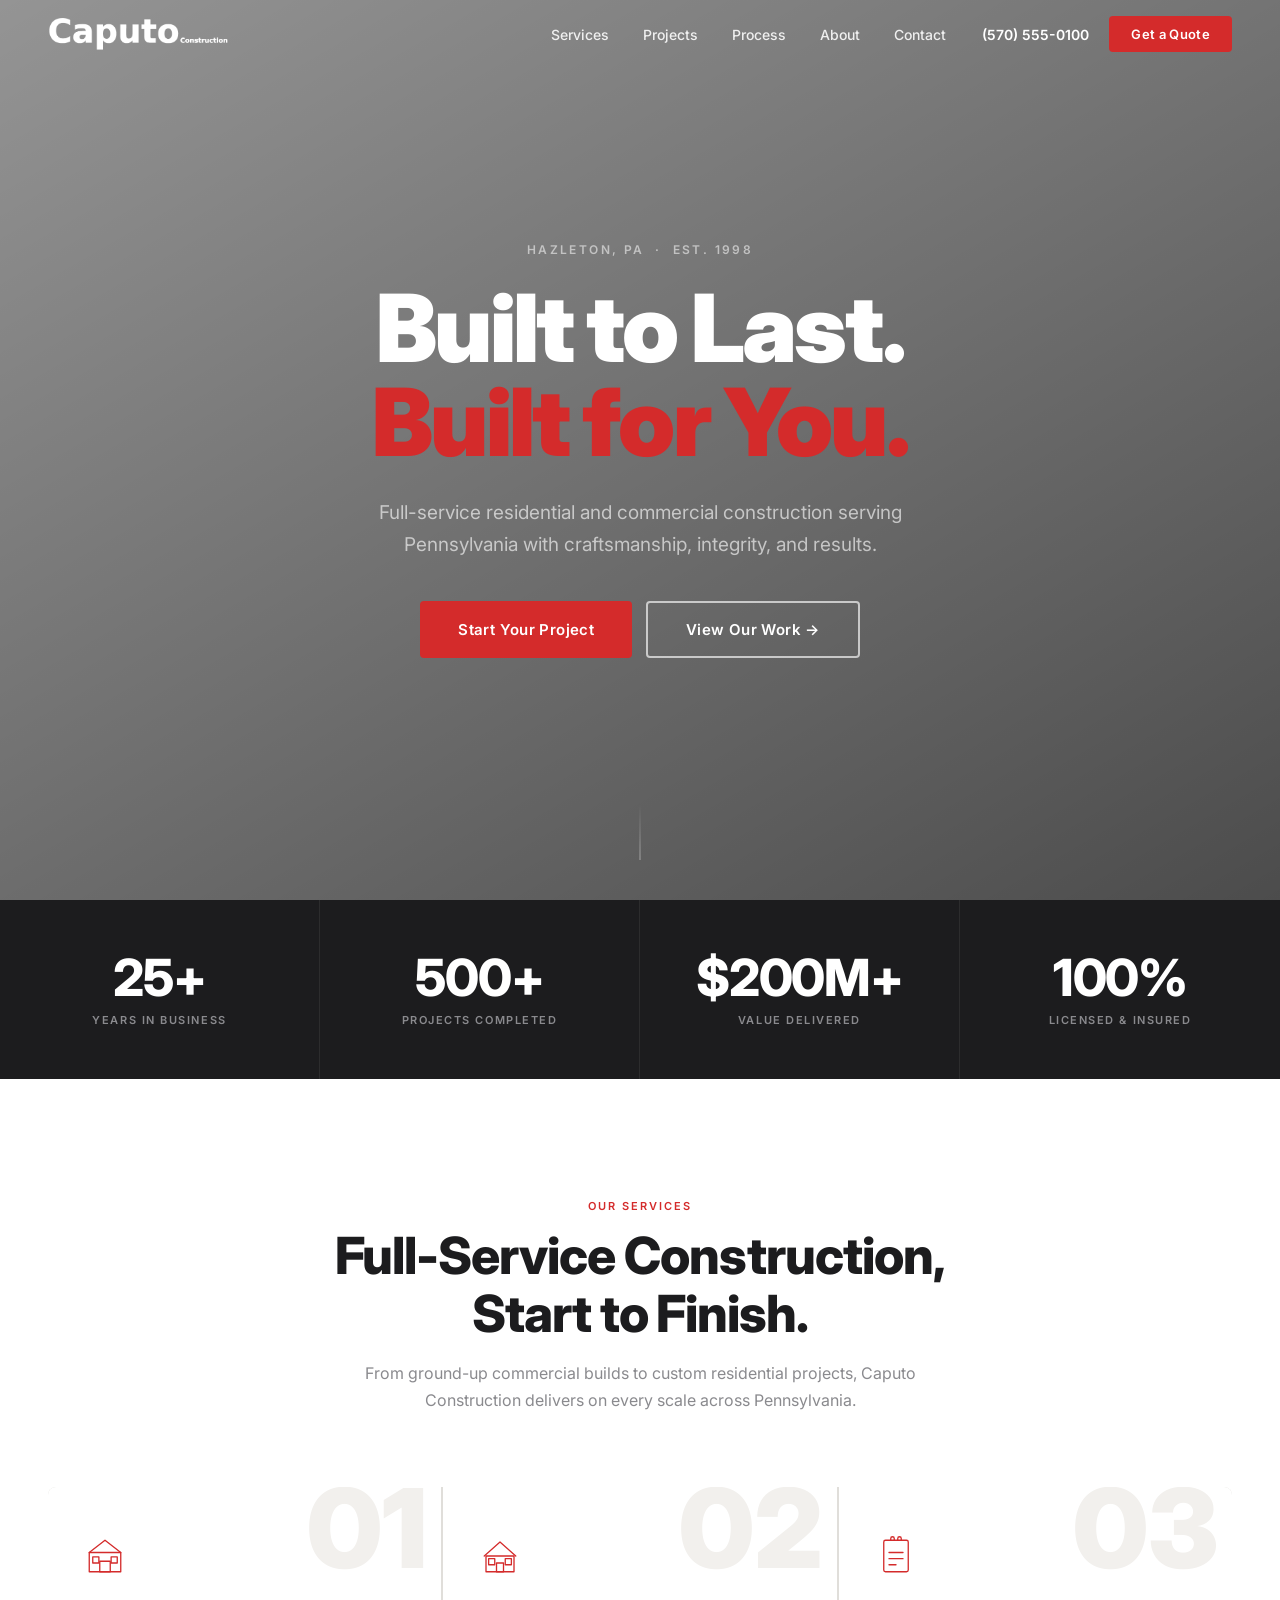
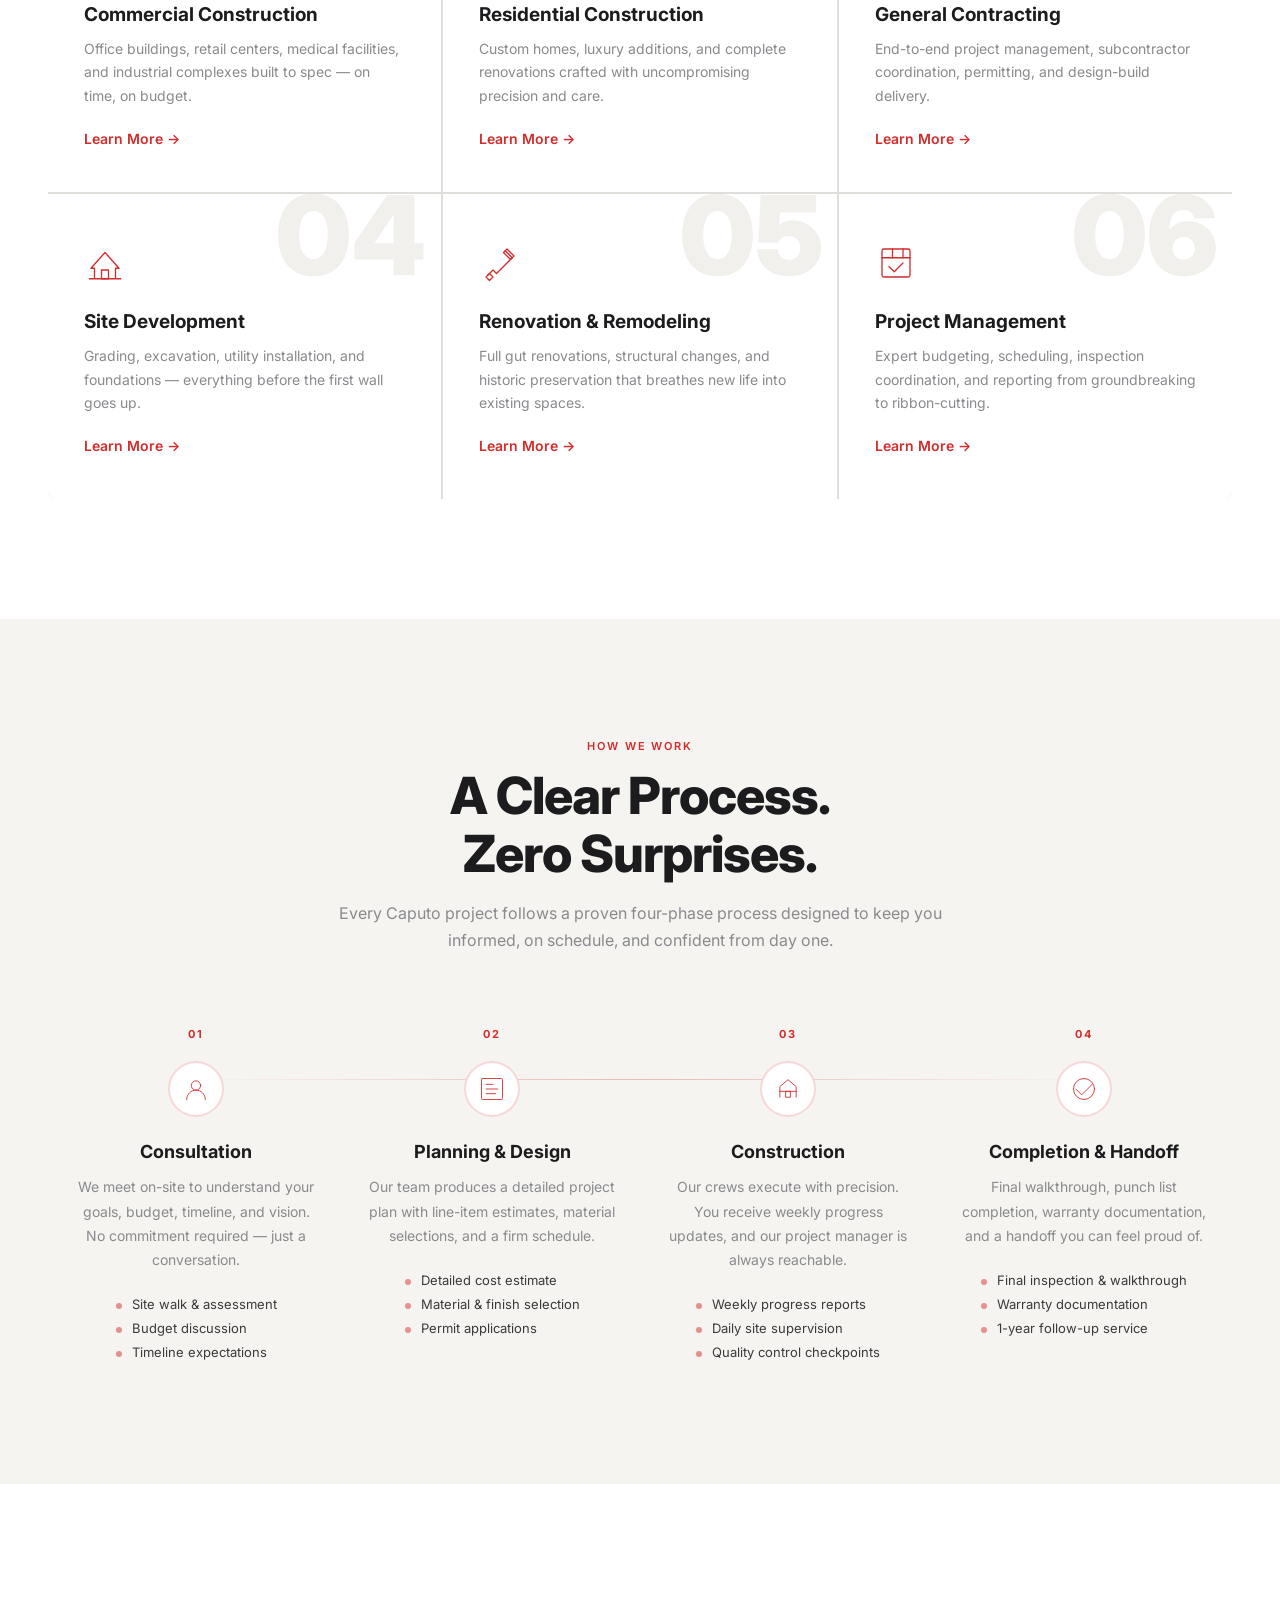
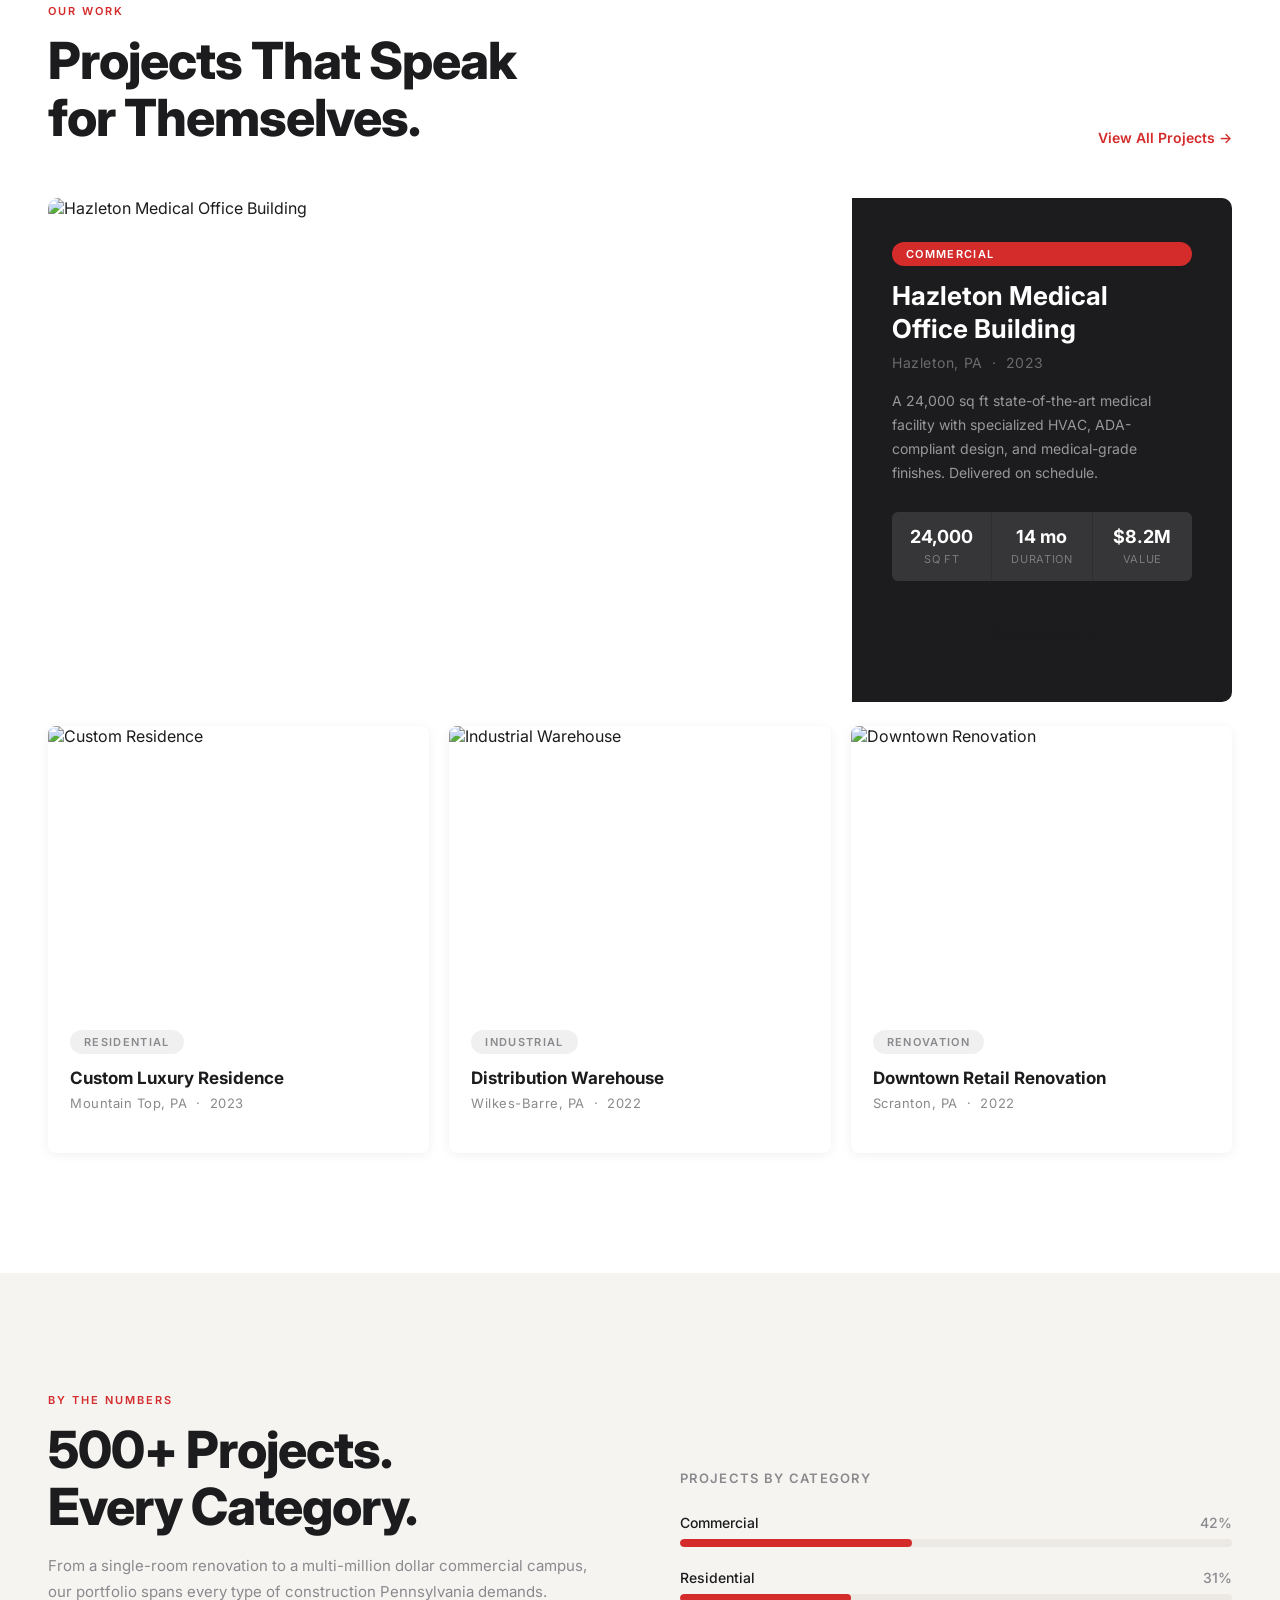
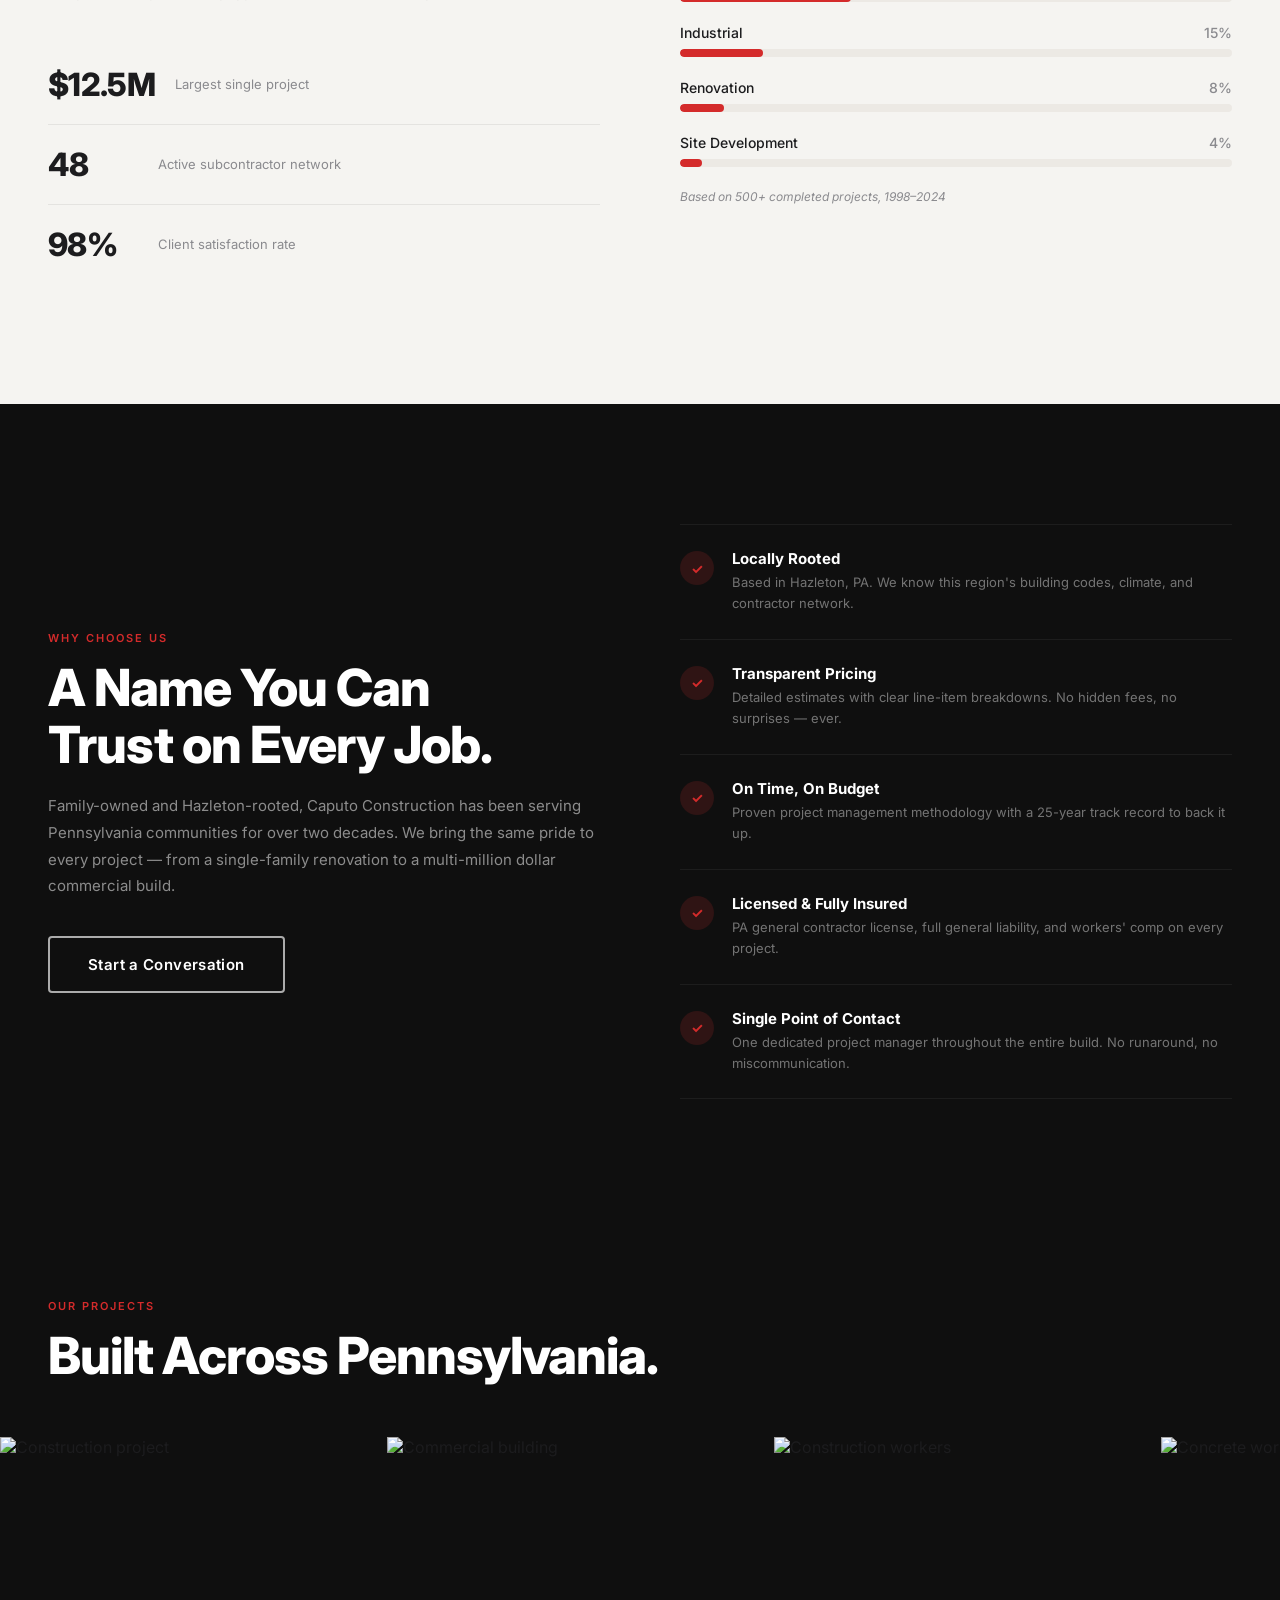
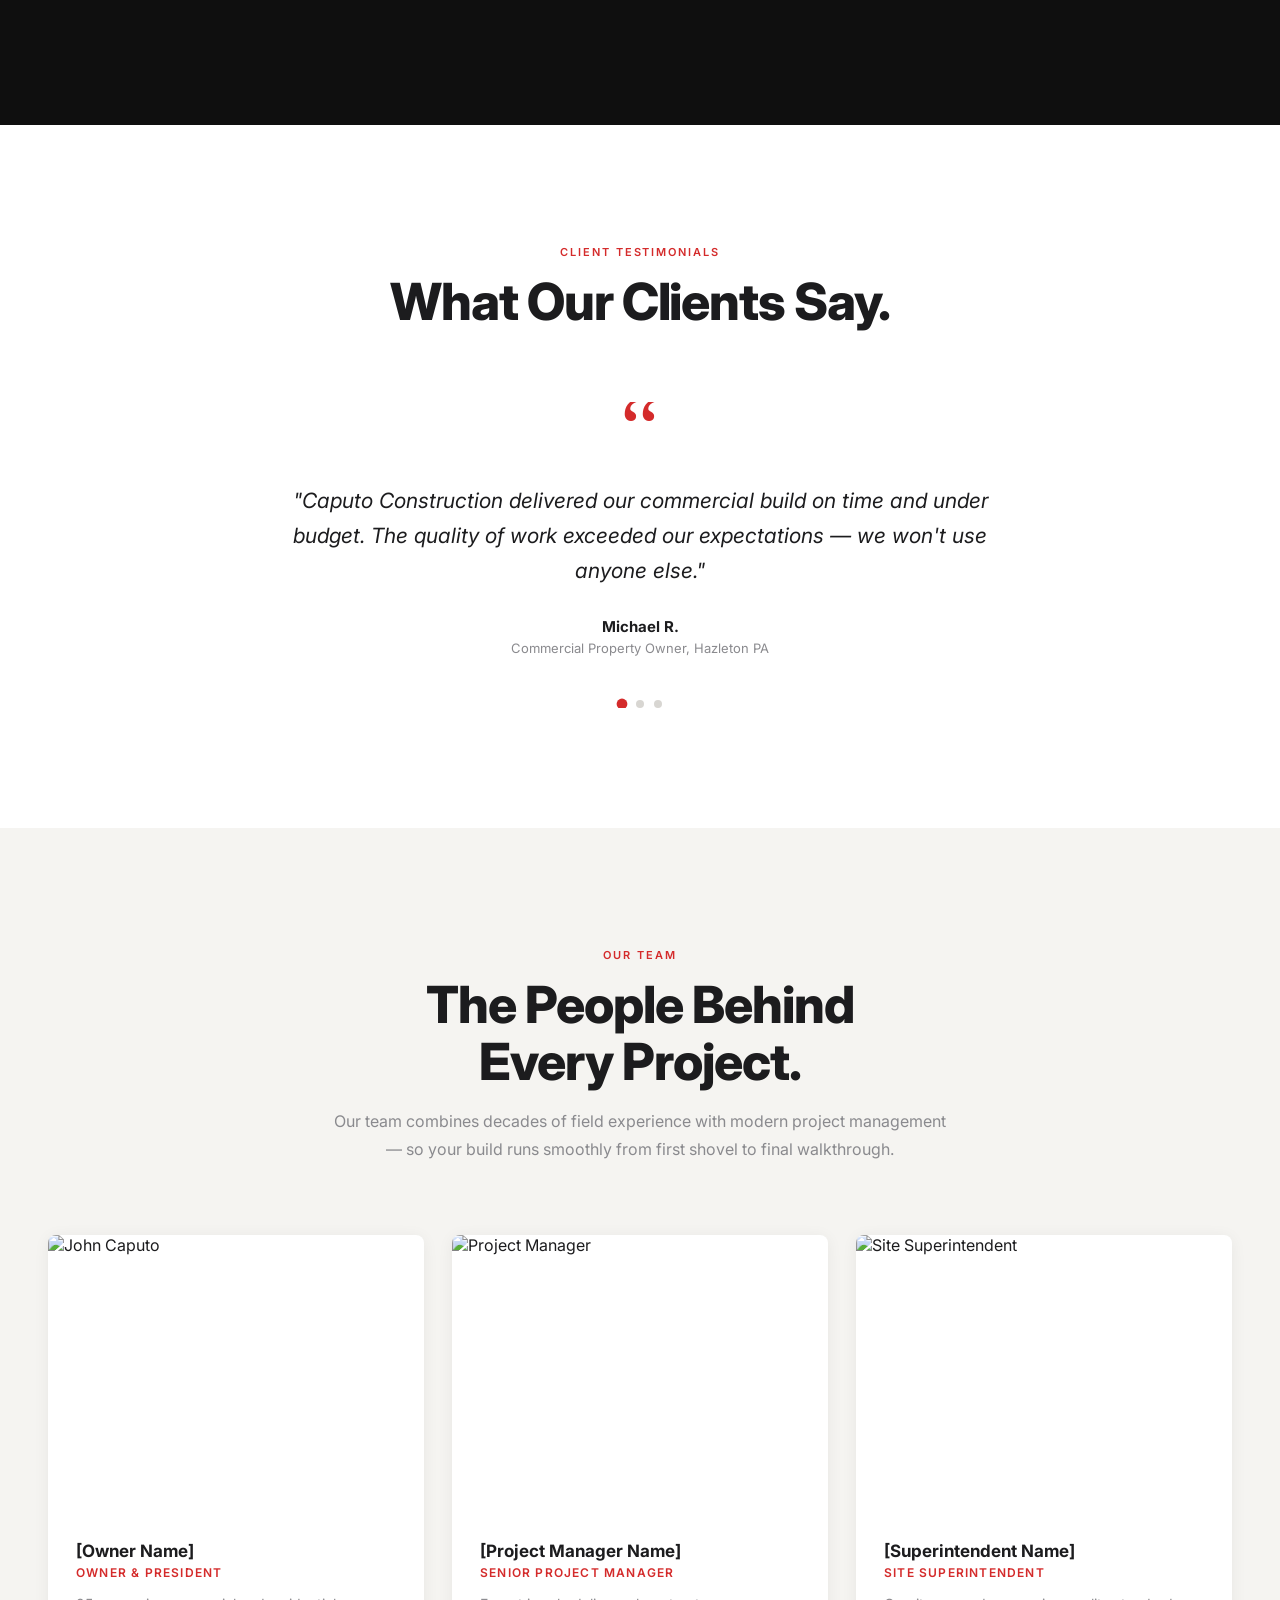
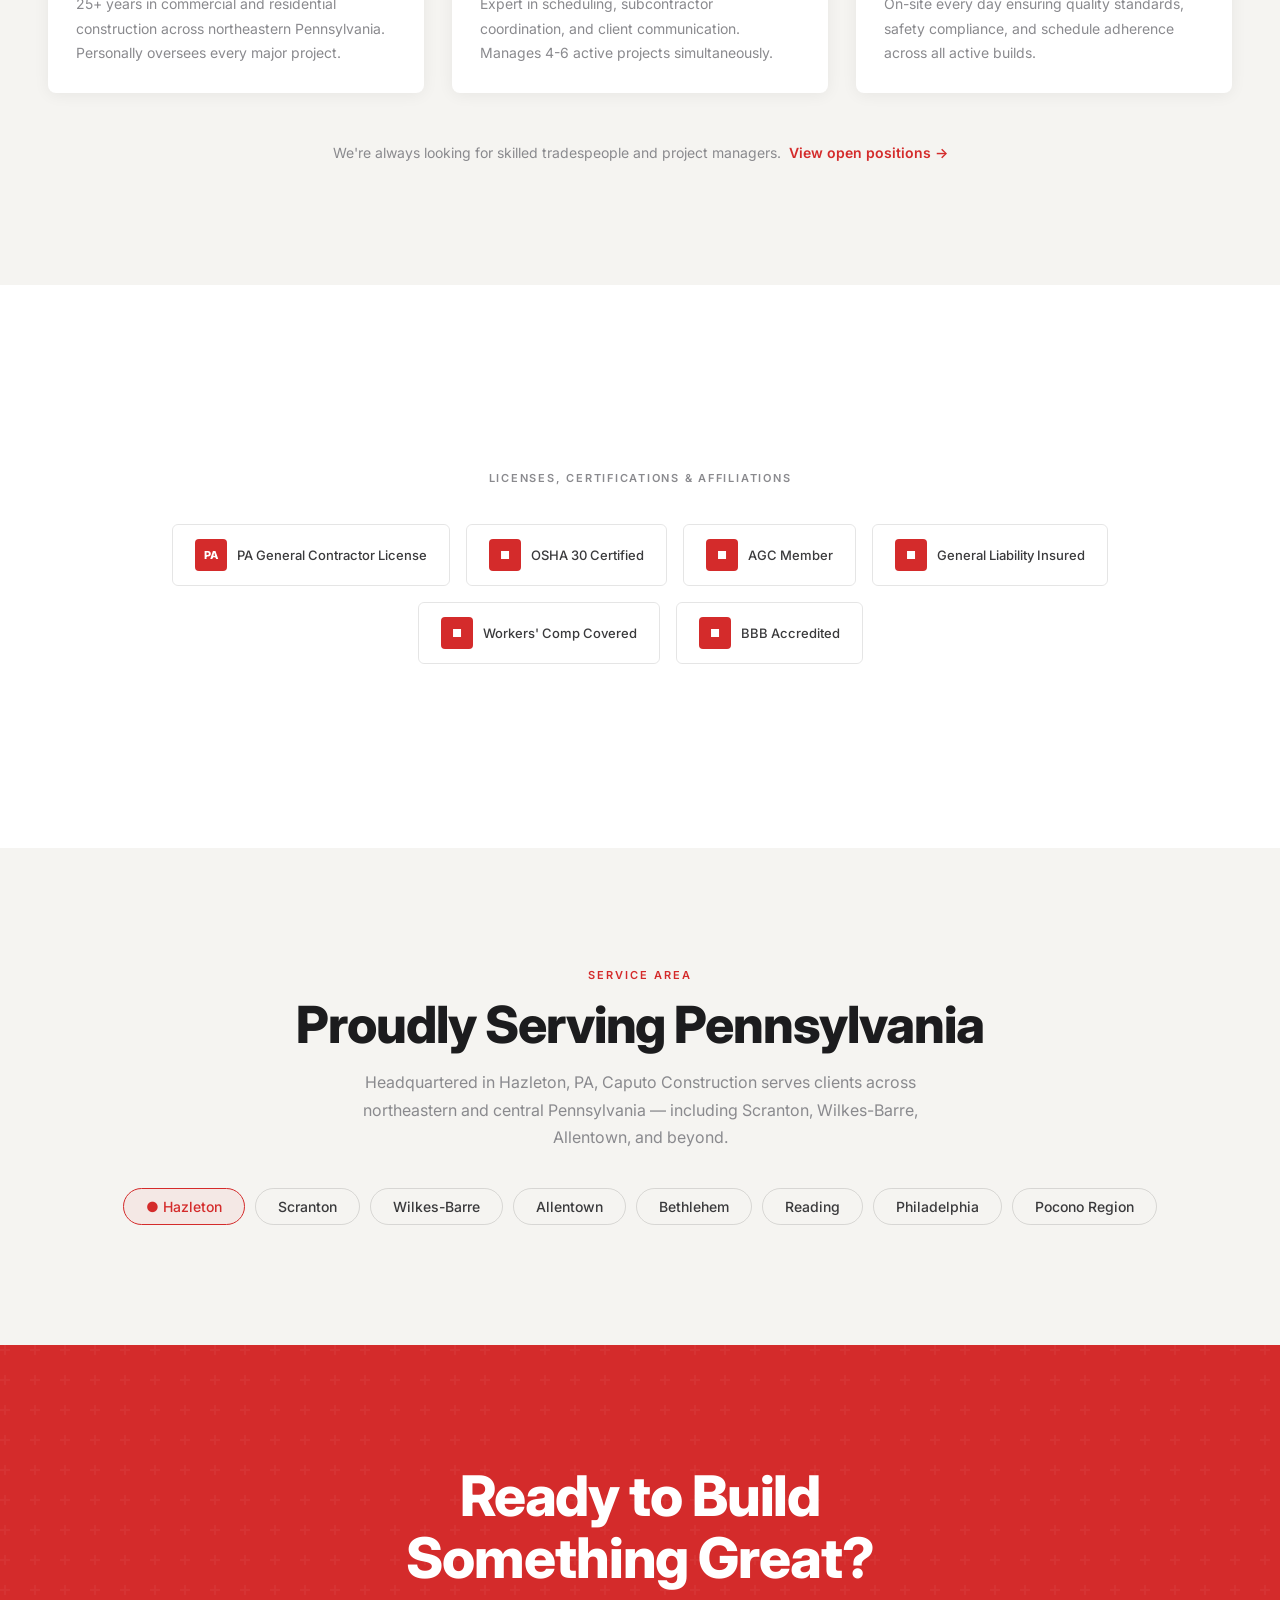
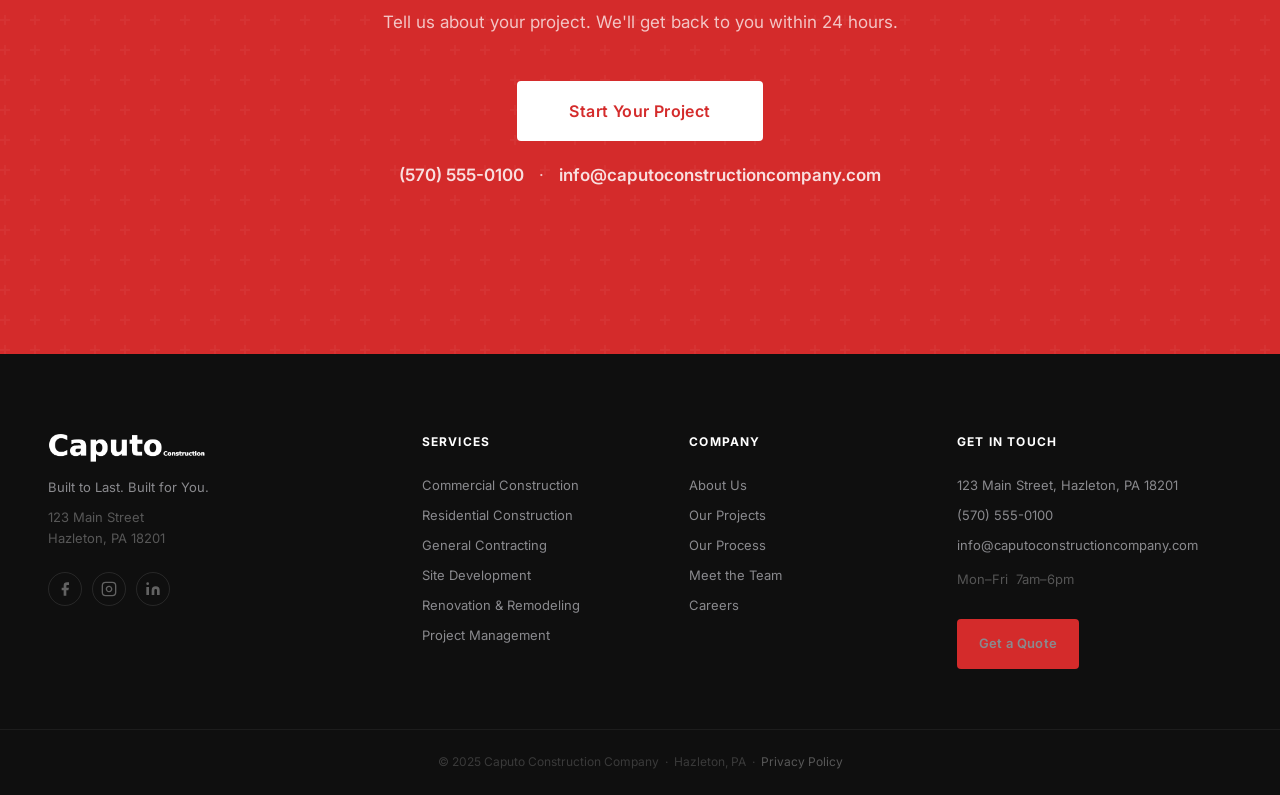
==== commit 45f98b0a: "fix(nav): white bg on scroll + add process/chart/gallery/team/certs sections + full responsive" ====
--- a/index.html
+++ b/index.html
@@ -12,15 +12,17 @@
 </head>
 <body>
 
-<!-- NAV -->
+<!-- ═══ NAV ═══ -->
 <nav id="nav" class="nav">
   <div class="nav__inner">
     <a href="#" class="nav__logo">
-      <img src="caputo-logo-white.png" alt="Caputo Construction" height="34">
+      <img src="caputo-logo-white.png" class="logo-white" alt="Caputo Construction" height="32">
+      <img src="caputo-logo-transparent.png" class="logo-color" alt="Caputo Construction" height="32">
     </a>
     <ul class="nav__links">
       <li><a href="#services">Services</a></li>
       <li><a href="#projects">Projects</a></li>
+      <li><a href="#process">Process</a></li>
       <li><a href="#about">About</a></li>
       <li><a href="#contact">Contact</a></li>
     </ul>
@@ -35,20 +37,25 @@
 </nav>
 
 <div class="mobile-menu" id="mobileMenu">
-  <button class="mobile-menu__close" id="mobileClose">✕</button>
+  <button class="mobile-menu__close" id="mobileClose">&#10005;</button>
+  <img src="caputo-logo-white.png" alt="Caputo Construction" height="28" style="margin-bottom:40px">
   <ul>
     <li><a href="#services">Services</a></li>
     <li><a href="#projects">Projects</a></li>
+    <li><a href="#process">Process</a></li>
     <li><a href="#about">About</a></li>
     <li><a href="#contact">Contact</a></li>
-    <li><a href="tel:5705550100">(570) 555-0100</a></li>
-    <li><a href="#contact" class="btn btn--red">Get a Quote</a></li>
   </ul>
+  <div class="mobile-menu__footer">
+    <a href="tel:5705550100">(570) 555-0100</a>
+    <a href="mailto:info@caputoconstructioncompany.com">info@caputoconstructioncompany.com</a>
+    <a href="#contact" class="btn btn--red">Get a Quote</a>
+  </div>
 </div>
 
-<!-- HERO -->
+<!-- ═══ HERO ═══ -->
 <section id="hero" class="hero">
-  <video class="hero__video" autoplay muted loop playsinline>
+  <video class="hero__video" autoplay muted loop playsinline poster="https://images.unsplash.com/photo-1504307651254-35680f356dfd?w=1920&q=60">
     <source src="hero-v5-compat.mp4" type="video/mp4">
   </video>
   <div class="hero__overlay"></div>
@@ -64,200 +71,273 @@
       <a href="#projects" class="btn btn--outline-white btn--lg">View Our Work &rarr;</a>
     </div>
   </div>
-  <div class="hero__scroll-hint">
-    <div class="scroll-line"></div>
-  </div>
-</section>
-
-<!-- STATS -->
+  <div class="hero__scroll-hint"><div class="scroll-line"></div></div>
+</section>
+
+<!-- ═══ STATS ═══ -->
 <section class="stats" id="statsSection">
   <div class="stats__grid">
-    <div class="stat reveal">
-      <span class="stat__num" data-target="25" data-suffix="+">0+</span>
-      <span class="stat__label">Years in Business</span>
-    </div>
-    <div class="stat reveal">
-      <span class="stat__num" data-target="500" data-suffix="+">0+</span>
-      <span class="stat__label">Projects Completed</span>
-    </div>
-    <div class="stat reveal">
-      <span class="stat__num" data-target="200" data-prefix="$" data-suffix="M+">$0M+</span>
-      <span class="stat__label">Value Delivered</span>
-    </div>
-    <div class="stat reveal">
-      <span class="stat__num" data-target="100" data-suffix="%">0%</span>
-      <span class="stat__label">Licensed &amp; Insured</span>
-    </div>
-  </div>
-</section>
-
-<!-- SERVICES -->
+    <div class="stat reveal"><span class="stat__num" data-target="25" data-suffix="+">0+</span><span class="stat__label">Years in Business</span></div>
+    <div class="stat reveal"><span class="stat__num" data-target="500" data-suffix="+">0+</span><span class="stat__label">Projects Completed</span></div>
+    <div class="stat reveal"><span class="stat__num" data-target="200" data-prefix="$" data-suffix="M+">$0M+</span><span class="stat__label">Value Delivered</span></div>
+    <div class="stat reveal"><span class="stat__num" data-target="100" data-suffix="%">0%</span><span class="stat__label">Licensed &amp; Insured</span></div>
+  </div>
+</section>
+
+<!-- ═══ SERVICES ═══ -->
 <section id="services" class="services section">
   <div class="container">
     <div class="section-header reveal">
       <span class="eyebrow">Our Services</span>
       <h2>Full-Service Construction,<br>Start to Finish.</h2>
-      <p class="section-sub">From ground-up commercial builds to custom residential projects, Caputo Construction delivers on every scale.</p>
+      <p class="section-sub">From ground-up commercial builds to custom residential projects, Caputo Construction delivers on every scale across Pennsylvania.</p>
     </div>
     <div class="services__grid">
       <div class="service-card reveal">
         <span class="service-card__num">01</span>
-        <svg class="service-card__icon" viewBox="0 0 48 48" fill="none" stroke="#D42B2B" stroke-width="1.5">
-          <rect x="6" y="20" width="36" height="22"/>
-          <path d="M6 20L24 6L42 20"/>
-          <rect x="18" y="30" width="12" height="12"/>
-          <rect x="10" y="25" width="7" height="7"/>
-          <rect x="31" y="25" width="7" height="7"/>
-        </svg>
+        <svg class="service-card__icon" viewBox="0 0 48 48" fill="none" stroke="#D42B2B" stroke-width="1.5" stroke-linecap="round" stroke-linejoin="round"><rect x="6" y="20" width="36" height="22"/><path d="M6 20L24 6L42 20"/><rect x="18" y="30" width="12" height="12"/><rect x="10" y="25" width="7" height="7"/><rect x="31" y="25" width="7" height="7"/></svg>
         <h3>Commercial Construction</h3>
-        <p>Office buildings, retail centers, and industrial facilities built to spec and on schedule.</p>
+        <p>Office buildings, retail centers, medical facilities, and industrial complexes built to spec — on time, on budget.</p>
         <a href="#contact" class="link-red">Learn More &rarr;</a>
       </div>
       <div class="service-card reveal">
         <span class="service-card__num">02</span>
-        <svg class="service-card__icon" viewBox="0 0 48 48" fill="none" stroke="#D42B2B" stroke-width="1.5">
-          <path d="M6 24L24 8L42 24"/>
-          <rect x="8" y="24" width="32" height="18"/>
-          <rect x="20" y="32" width="8" height="10"/>
-          <rect x="11" y="27" width="7" height="7"/>
-          <rect x="30" y="27" width="7" height="7"/>
-        </svg>
+        <svg class="service-card__icon" viewBox="0 0 48 48" fill="none" stroke="#D42B2B" stroke-width="1.5" stroke-linecap="round" stroke-linejoin="round"><path d="M6 24L24 8L42 24"/><rect x="8" y="24" width="32" height="18"/><rect x="20" y="32" width="8" height="10"/><rect x="11" y="27" width="7" height="7"/><rect x="30" y="27" width="7" height="7"/></svg>
         <h3>Residential Construction</h3>
-        <p>Custom homes, luxury additions, and full renovations crafted with precision and care.</p>
+        <p>Custom homes, luxury additions, and complete renovations crafted with uncompromising precision and care.</p>
         <a href="#contact" class="link-red">Learn More &rarr;</a>
       </div>
       <div class="service-card reveal">
         <span class="service-card__num">03</span>
-        <svg class="service-card__icon" viewBox="0 0 48 48" fill="none" stroke="#D42B2B" stroke-width="1.5">
-          <rect x="10" y="6" width="28" height="36" rx="2"/>
-          <path d="M18 6V4a2 2 0 014 0v2M26 6V4a2 2 0 014 0v2"/>
-          <line x1="16" y1="20" x2="32" y2="20"/>
-          <line x1="16" y1="27" x2="32" y2="27"/>
-          <line x1="16" y1="34" x2="24" y2="34"/>
-        </svg>
+        <svg class="service-card__icon" viewBox="0 0 48 48" fill="none" stroke="#D42B2B" stroke-width="1.5" stroke-linecap="round" stroke-linejoin="round"><rect x="10" y="6" width="28" height="36" rx="2"/><path d="M18 6V4a2 2 0 014 0v2M26 6V4a2 2 0 014 0v2"/><line x1="16" y1="20" x2="32" y2="20"/><line x1="16" y1="27" x2="32" y2="27"/><line x1="16" y1="34" x2="24" y2="34"/></svg>
         <h3>General Contracting</h3>
-        <p>End-to-end project management, subcontractor coordination, and design-build delivery.</p>
+        <p>End-to-end project management, subcontractor coordination, permitting, and design-build delivery.</p>
         <a href="#contact" class="link-red">Learn More &rarr;</a>
       </div>
       <div class="service-card reveal">
         <span class="service-card__num">04</span>
-        <svg class="service-card__icon" viewBox="0 0 48 48" fill="none" stroke="#D42B2B" stroke-width="1.5">
-          <path d="M8 40h32M16 40V28l-8-10M32 40V28l8-10M16 28h16"/>
-          <circle cx="24" cy="12" r="6"/>
-          <line x1="24" y1="18" x2="24" y2="28"/>
-        </svg>
+        <svg class="service-card__icon" viewBox="0 0 48 48" fill="none" stroke="#D42B2B" stroke-width="1.5" stroke-linecap="round" stroke-linejoin="round"><path d="M6 42h36M12 42V30H8l16-18 16 18h-4v12"/><rect x="20" y="32" width="8" height="10"/></svg>
         <h3>Site Development</h3>
-        <p>Grading, excavation, utility installation, and foundations — before the first wall goes up.</p>
+        <p>Grading, excavation, utility installation, and foundations — everything before the first wall goes up.</p>
         <a href="#contact" class="link-red">Learn More &rarr;</a>
       </div>
       <div class="service-card reveal">
         <span class="service-card__num">05</span>
-        <svg class="service-card__icon" viewBox="0 0 48 48" fill="none" stroke="#D42B2B" stroke-width="1.5">
-          <path d="M12 36l6-6 4 4 14-14"/>
-          <path d="M30 8l10 10-4 4-10-10z"/>
-          <path d="M10 38l4-4 4 4-4 4z"/>
-          <line x1="28" y1="10" x2="38" y2="20"/>
-        </svg>
+        <svg class="service-card__icon" viewBox="0 0 48 48" fill="none" stroke="#D42B2B" stroke-width="1.5" stroke-linecap="round" stroke-linejoin="round"><path d="M10 38l6-6 4 4 18-18"/><path d="M32 8l8 8-4 4-8-8z"/><path d="M8 40l4-4 4 4-4 4z"/><line x1="30" y1="10" x2="38" y2="18"/></svg>
         <h3>Renovation &amp; Remodeling</h3>
-        <p>Full gut renovations, structural changes, and historic preservation for any space.</p>
+        <p>Full gut renovations, structural changes, and historic preservation that breathes new life into existing spaces.</p>
         <a href="#contact" class="link-red">Learn More &rarr;</a>
       </div>
       <div class="service-card reveal">
         <span class="service-card__num">06</span>
-        <svg class="service-card__icon" viewBox="0 0 48 48" fill="none" stroke="#D42B2B" stroke-width="1.5">
-          <rect x="8" y="8" width="32" height="32" rx="2"/>
-          <line x1="8" y1="18" x2="40" y2="18"/>
-          <line x1="20" y1="8" x2="20" y2="18"/>
-          <line x1="32" y1="8" x2="32" y2="18"/>
-          <path d="M16 28l6 6 10-10"/>
-        </svg>
+        <svg class="service-card__icon" viewBox="0 0 48 48" fill="none" stroke="#D42B2B" stroke-width="1.5" stroke-linecap="round" stroke-linejoin="round"><rect x="8" y="8" width="32" height="32" rx="2"/><line x1="8" y1="18" x2="40" y2="18"/><line x1="20" y1="8" x2="20" y2="18"/><line x1="32" y1="8" x2="32" y2="18"/><path d="M16 28l6 6 10-10"/></svg>
         <h3>Project Management</h3>
-        <p>Expert budgeting, scheduling, permitting, and inspection coordination from start to finish.</p>
+        <p>Expert budgeting, scheduling, inspection coordination, and reporting from groundbreaking to ribbon-cutting.</p>
         <a href="#contact" class="link-red">Learn More &rarr;</a>
       </div>
     </div>
   </div>
 </section>
 
-<!-- PROJECTS -->
-<section id="projects" class="projects section section--offwhite">
+<!-- ═══ PROCESS ═══ -->
+<section id="process" class="process section section--offwhite">
+  <div class="container">
+    <div class="section-header reveal">
+      <span class="eyebrow">How We Work</span>
+      <h2>A Clear Process.<br>Zero Surprises.</h2>
+      <p class="section-sub">Every Caputo project follows a proven four-phase process designed to keep you informed, on schedule, and confident from day one.</p>
+    </div>
+    <div class="process__grid">
+      <div class="process-step reveal">
+        <div class="process-step__num">01</div>
+        <div class="process-step__icon">
+          <svg viewBox="0 0 48 48" fill="none" stroke="#D42B2B" stroke-width="1.5" stroke-linecap="round"><circle cx="24" cy="18" r="8"/><path d="M8 42c0-8.8 7.2-16 16-16s16 7.2 16 16"/></svg>
+        </div>
+        <h3>Consultation</h3>
+        <p>We meet on-site to understand your goals, budget, timeline, and vision. No commitment required — just a conversation.</p>
+        <ul class="process-step__list">
+          <li>Site walk &amp; assessment</li>
+          <li>Budget discussion</li>
+          <li>Timeline expectations</li>
+        </ul>
+      </div>
+      <div class="process-step reveal">
+        <div class="process-step__num">02</div>
+        <div class="process-step__icon">
+          <svg viewBox="0 0 48 48" fill="none" stroke="#D42B2B" stroke-width="1.5" stroke-linecap="round"><rect x="6" y="6" width="36" height="36" rx="2"/><path d="M14 24h20M14 16h12M14 32h16"/></svg>
+        </div>
+        <h3>Planning &amp; Design</h3>
+        <p>Our team produces a detailed project plan with line-item estimates, material selections, and a firm schedule.</p>
+        <ul class="process-step__list">
+          <li>Detailed cost estimate</li>
+          <li>Material &amp; finish selection</li>
+          <li>Permit applications</li>
+        </ul>
+      </div>
+      <div class="process-step reveal">
+        <div class="process-step__num">03</div>
+        <div class="process-step__icon">
+          <svg viewBox="0 0 48 48" fill="none" stroke="#D42B2B" stroke-width="1.5" stroke-linecap="round"><path d="M10 38V20l14-12 14 12v18"/><rect x="20" y="28" width="8" height="10"/><path d="M10 28h28"/></svg>
+        </div>
+        <h3>Construction</h3>
+        <p>Our crews execute with precision. You receive weekly progress updates, and our project manager is always reachable.</p>
+        <ul class="process-step__list">
+          <li>Weekly progress reports</li>
+          <li>Daily site supervision</li>
+          <li>Quality control checkpoints</li>
+        </ul>
+      </div>
+      <div class="process-step reveal">
+        <div class="process-step__num">04</div>
+        <div class="process-step__icon">
+          <svg viewBox="0 0 48 48" fill="none" stroke="#D42B2B" stroke-width="1.5" stroke-linecap="round"><path d="M10 24l10 10 18-18"/><circle cx="24" cy="24" r="18"/></svg>
+        </div>
+        <h3>Completion &amp; Handoff</h3>
+        <p>Final walkthrough, punch list completion, warranty documentation, and a handoff you can feel proud of.</p>
+        <ul class="process-step__list">
+          <li>Final inspection &amp; walkthrough</li>
+          <li>Warranty documentation</li>
+          <li>1-year follow-up service</li>
+        </ul>
+      </div>
+    </div>
+  </div>
+</section>
+
+<!-- ═══ PROJECTS ═══ -->
+<section id="projects" class="projects section">
   <div class="container">
     <div class="projects__header reveal">
-      <h2>Projects That Speak<br>for Themselves.</h2>
+      <div>
+        <span class="eyebrow">Our Work</span>
+        <h2>Projects That Speak<br>for Themselves.</h2>
+      </div>
       <a href="#contact" class="link-red">View All Projects &rarr;</a>
     </div>
-
     <div class="featured-project reveal" onclick="openModal(0)">
       <div class="featured-project__img">
         <img src="https://images.unsplash.com/photo-1486325212027-8081e485255e?w=1400&q=80" alt="Hazleton Medical Office Building" loading="lazy">
-        <div class="featured-project__img-overlay"><span>View Project</span></div>
+        <div class="fp-overlay"><span>View Project</span></div>
       </div>
       <div class="featured-project__info">
         <span class="tag tag--red">Commercial</span>
         <h3>Hazleton Medical<br>Office Building</h3>
         <p class="meta">Hazleton, PA &nbsp;·&nbsp; 2023</p>
         <p>A 24,000 sq ft state-of-the-art medical facility with specialized HVAC, ADA-compliant design, and medical-grade finishes. Delivered on schedule.</p>
+        <div class="fp-stats">
+          <div><strong>24,000</strong><span>Sq Ft</span></div>
+          <div><strong>14 mo</strong><span>Duration</span></div>
+          <div><strong>$8.2M</strong><span>Value</span></div>
+        </div>
         <button class="btn btn--outline-dark">View Project &rarr;</button>
       </div>
     </div>
-
     <div class="projects__grid">
       <div class="project-card reveal" onclick="openModal(1)">
-        <div class="project-card__img">
-          <img src="https://images.unsplash.com/photo-1570129477492-45c003edd2be?w=800&q=80" alt="Custom Residence" loading="lazy">
-          <div class="project-card__overlay"><span>View Project</span></div>
-        </div>
-        <div class="project-card__body">
-          <span class="tag">Residential</span>
-          <h4>Custom Residence</h4>
-          <p class="meta">Mountain Top, PA &nbsp;·&nbsp; 2023</p>
-        </div>
+        <div class="project-card__img"><img src="https://images.unsplash.com/photo-1570129477492-45c003edd2be?w=800&q=80" alt="Custom Residence" loading="lazy"><div class="project-card__overlay"><span>View Project</span></div></div>
+        <div class="project-card__body"><span class="tag">Residential</span><h4>Custom Luxury Residence</h4><p class="meta">Mountain Top, PA &nbsp;·&nbsp; 2023</p></div>
       </div>
       <div class="project-card reveal" onclick="openModal(2)">
-        <div class="project-card__img">
-          <img src="https://images.unsplash.com/photo-1565008447742-97f6f38c985c?w=800&q=80" alt="Industrial Warehouse" loading="lazy">
-          <div class="project-card__overlay"><span>View Project</span></div>
-        </div>
-        <div class="project-card__body">
-          <span class="tag">Industrial</span>
-          <h4>Industrial Warehouse</h4>
-          <p class="meta">Wilkes-Barre, PA &nbsp;·&nbsp; 2022</p>
-        </div>
+        <div class="project-card__img"><img src="https://images.unsplash.com/photo-1565008447742-97f6f38c985c?w=800&q=80" alt="Industrial Warehouse" loading="lazy"><div class="project-card__overlay"><span>View Project</span></div></div>
+        <div class="project-card__body"><span class="tag">Industrial</span><h4>Distribution Warehouse</h4><p class="meta">Wilkes-Barre, PA &nbsp;·&nbsp; 2022</p></div>
       </div>
       <div class="project-card reveal" onclick="openModal(3)">
-        <div class="project-card__img">
-          <img src="https://images.unsplash.com/photo-1581858726788-75bc0f6a952d?w=800&q=80" alt="Downtown Renovation" loading="lazy">
-          <div class="project-card__overlay"><span>View Project</span></div>
-        </div>
-        <div class="project-card__body">
-          <span class="tag">Renovation</span>
-          <h4>Downtown Retail Renovation</h4>
-          <p class="meta">Scranton, PA &nbsp;·&nbsp; 2022</p>
-        </div>
-      </div>
-    </div>
-  </div>
-</section>
-
-<!-- WHY CAPUTO -->
+        <div class="project-card__img"><img src="https://images.unsplash.com/photo-1581858726788-75bc0f6a952d?w=800&q=80" alt="Downtown Renovation" loading="lazy"><div class="project-card__overlay"><span>View Project</span></div></div>
+        <div class="project-card__body"><span class="tag">Renovation</span><h4>Downtown Retail Renovation</h4><p class="meta">Scranton, PA &nbsp;·&nbsp; 2022</p></div>
+      </div>
+    </div>
+  </div>
+</section>
+
+<!-- ═══ PROJECT BREAKDOWN CHART ═══ -->
+<section class="breakdown section section--offwhite" id="breakdownSection">
+  <div class="container breakdown__grid">
+    <div class="breakdown__left reveal">
+      <span class="eyebrow">By the Numbers</span>
+      <h2>500+ Projects.<br>Every Category.</h2>
+      <p>From a single-room renovation to a multi-million dollar commercial campus, our portfolio spans every type of construction Pennsylvania demands.</p>
+      <div class="breakdown__highlights">
+        <div class="bh-item reveal">
+          <span class="bh-num">$12.5M</span>
+          <span class="bh-label">Largest single project</span>
+        </div>
+        <div class="bh-item reveal">
+          <span class="bh-num">48</span>
+          <span class="bh-label">Active subcontractor network</span>
+        </div>
+        <div class="bh-item reveal">
+          <span class="bh-num">98%</span>
+          <span class="bh-label">Client satisfaction rate</span>
+        </div>
+      </div>
+    </div>
+    <div class="breakdown__right reveal">
+      <h4 class="chart-title">Projects by Category</h4>
+      <div class="chart">
+        <div class="chart-row" data-pct="42">
+          <div class="chart-row__label"><span>Commercial</span><span class="chart-row__pct">42%</span></div>
+          <div class="chart-row__track"><div class="chart-row__bar" style="--pct:42%"></div></div>
+        </div>
+        <div class="chart-row" data-pct="31">
+          <div class="chart-row__label"><span>Residential</span><span class="chart-row__pct">31%</span></div>
+          <div class="chart-row__track"><div class="chart-row__bar" style="--pct:31%"></div></div>
+        </div>
+        <div class="chart-row" data-pct="15">
+          <div class="chart-row__label"><span>Industrial</span><span class="chart-row__pct">15%</span></div>
+          <div class="chart-row__track"><div class="chart-row__bar" style="--pct:15%"></div></div>
+        </div>
+        <div class="chart-row" data-pct="8">
+          <div class="chart-row__label"><span>Renovation</span><span class="chart-row__pct">8%</span></div>
+          <div class="chart-row__track"><div class="chart-row__bar" style="--pct:8%"></div></div>
+        </div>
+        <div class="chart-row" data-pct="4">
+          <div class="chart-row__label"><span>Site Development</span><span class="chart-row__pct">4%</span></div>
+          <div class="chart-row__track"><div class="chart-row__bar" style="--pct:4%"></div></div>
+        </div>
+      </div>
+      <p class="chart-note">Based on 500+ completed projects, 1998–2024</p>
+    </div>
+  </div>
+</section>
+
+<!-- ═══ WHY CAPUTO ═══ -->
 <section id="about" class="why section section--dark">
   <div class="container why__grid">
     <div class="why__left reveal">
       <span class="eyebrow">Why Choose Us</span>
       <h2 class="white">A Name You Can<br>Trust on Every Job.</h2>
       <p class="why__copy">Family-owned and Hazleton-rooted, Caputo Construction has been serving Pennsylvania communities for over two decades. We bring the same pride to every project — from a single-family renovation to a multi-million dollar commercial build.</p>
-      <a href="#contact" class="btn btn--outline-white btn--lg">Get in Touch</a>
+      <a href="#contact" class="btn btn--outline-white btn--lg">Start a Conversation</a>
     </div>
     <div class="why__right">
-      <div class="why-item reveal"><div class="why-item__check">&#10003;</div><div><h4>Locally Rooted</h4><p>Based in Hazleton, PA. We know this region's codes, climate, and contractors.</p></div></div>
-      <div class="why-item reveal"><div class="why-item__check">&#10003;</div><div><h4>Transparent Pricing</h4><p>Detailed estimates with clear line-item breakdowns. No surprises, ever.</p></div></div>
-      <div class="why-item reveal"><div class="why-item__check">&#10003;</div><div><h4>On Time, On Budget</h4><p>Proven project management with a track record to back it up.</p></div></div>
-      <div class="why-item reveal"><div class="why-item__check">&#10003;</div><div><h4>Licensed &amp; Fully Insured</h4><p>PA contractor license, full liability and workers' comp coverage.</p></div></div>
-    </div>
-  </div>
-</section>
-
-<!-- TESTIMONIALS -->
+      <div class="why-item reveal"><div class="why-item__check">&#10003;</div><div><h4>Locally Rooted</h4><p>Based in Hazleton, PA. We know this region's building codes, climate, and contractor network.</p></div></div>
+      <div class="why-item reveal"><div class="why-item__check">&#10003;</div><div><h4>Transparent Pricing</h4><p>Detailed estimates with clear line-item breakdowns. No hidden fees, no surprises — ever.</p></div></div>
+      <div class="why-item reveal"><div class="why-item__check">&#10003;</div><div><h4>On Time, On Budget</h4><p>Proven project management methodology with a 25-year track record to back it up.</p></div></div>
+      <div class="why-item reveal"><div class="why-item__check">&#10003;</div><div><h4>Licensed &amp; Fully Insured</h4><p>PA general contractor license, full general liability, and workers' comp on every project.</p></div></div>
+      <div class="why-item reveal"><div class="why-item__check">&#10003;</div><div><h4>Single Point of Contact</h4><p>One dedicated project manager throughout the entire build. No runaround, no miscommunication.</p></div></div>
+    </div>
+  </div>
+</section>
+
+<!-- ═══ GALLERY STRIP ═══ -->
+<section class="gallery section--dark">
+  <div class="gallery__header container reveal">
+    <span class="eyebrow">Our Projects</span>
+    <h2 class="white">Built Across Pennsylvania.</h2>
+  </div>
+  <div class="gallery__strip">
+    <div class="gallery__track">
+      <div class="gallery__item"><img src="https://images.unsplash.com/photo-1504307651254-35680f356dfd?w=700&q=80" alt="Construction project" loading="lazy"></div>
+      <div class="gallery__item"><img src="https://images.unsplash.com/photo-1541888946425-d81bb19240f5?w=700&q=80" alt="Commercial building" loading="lazy"></div>
+      <div class="gallery__item"><img src="https://images.unsplash.com/photo-1590879922503-11b5cd40ca89?w=700&q=80" alt="Construction workers" loading="lazy"></div>
+      <div class="gallery__item"><img src="https://images.unsplash.com/photo-1558618666-fcd25c85cd64?w=700&q=80" alt="Concrete work" loading="lazy"></div>
+      <div class="gallery__item"><img src="https://images.unsplash.com/photo-1503387762-592deb58ef4e?w=700&q=80" alt="Architecture detail" loading="lazy"></div>
+      <div class="gallery__item"><img src="https://images.unsplash.com/photo-1486325212027-8081e485255e?w=700&q=80" alt="Office building" loading="lazy"></div>
+    </div>
+  </div>
+</section>
+
+<!-- ═══ TESTIMONIALS ═══ -->
 <section class="testimonials section">
   <div class="container">
     <div class="section-header reveal">
@@ -266,21 +346,9 @@
     </div>
     <div class="testimonials__wrap reveal">
       <div class="testimonials__slider" id="slider">
-        <div class="testimonial">
-          <div class="testimonial__quote">&ldquo;</div>
-          <p>"Caputo Construction delivered our commercial build on time and under budget. The quality of work exceeded our expectations — we won't use anyone else."</p>
-          <div class="testimonial__author"><strong>Michael R.</strong><span>Commercial Property Owner</span></div>
-        </div>
-        <div class="testimonial">
-          <div class="testimonial__quote">&ldquo;</div>
-          <p>"From the first consultation to the final walkthrough, the Caputo team was professional, communicative, and truly cared about our project."</p>
-          <div class="testimonial__author"><strong>Sarah D.</strong><span>Residential Client</span></div>
-        </div>
-        <div class="testimonial">
-          <div class="testimonial__quote">&ldquo;</div>
-          <p>"We've worked with a lot of contractors over the years. Caputo is in a different league — honest pricing, no surprises, and craftsmanship that shows."</p>
-          <div class="testimonial__author"><strong>Tom K.</strong><span>General Manager, Retail Group</span></div>
-        </div>
+        <div class="testimonial"><div class="testimonial__quote">&ldquo;</div><p>"Caputo Construction delivered our commercial build on time and under budget. The quality of work exceeded our expectations — we won't use anyone else."</p><div class="testimonial__author"><strong>Michael R.</strong><span>Commercial Property Owner, Hazleton PA</span></div></div>
+        <div class="testimonial"><div class="testimonial__quote">&ldquo;</div><p>"From the first consultation to the final walkthrough, the Caputo team was professional, communicative, and truly cared about getting every detail right."</p><div class="testimonial__author"><strong>Sarah D.</strong><span>Residential Client, Mountain Top PA</span></div></div>
+        <div class="testimonial"><div class="testimonial__quote">&ldquo;</div><p>"We've worked with a lot of contractors over the years. Caputo is in a different league — honest pricing, no surprises, and craftsmanship that shows."</p><div class="testimonial__author"><strong>Tom K.</strong><span>General Manager, Retail Group</span></div></div>
       </div>
       <div class="testimonials__dots" id="dots">
         <button class="dot active" data-i="0"></button>
@@ -291,44 +359,99 @@
   </div>
 </section>
 
-<!-- SERVICE AREA -->
+<!-- ═══ TEAM ═══ -->
+<section id="team" class="team section section--offwhite">
+  <div class="container">
+    <div class="section-header reveal">
+      <span class="eyebrow">Our Team</span>
+      <h2>The People Behind<br>Every Project.</h2>
+      <p class="section-sub">Our team combines decades of field experience with modern project management — so your build runs smoothly from first shovel to final walkthrough.</p>
+    </div>
+    <div class="team__grid">
+      <div class="team-card reveal">
+        <div class="team-card__img"><img src="https://images.unsplash.com/photo-1507003211169-0a1dd7228f2d?w=400&q=80&fit=crop&crop=face" alt="John Caputo" loading="lazy"></div>
+        <div class="team-card__body">
+          <h4>[Owner Name]</h4>
+          <span class="team-card__title">Owner &amp; President</span>
+          <p>25+ years in commercial and residential construction across northeastern Pennsylvania. Personally oversees every major project.</p>
+        </div>
+      </div>
+      <div class="team-card reveal">
+        <div class="team-card__img"><img src="https://images.unsplash.com/photo-1472099645785-5658abf4ff4e?w=400&q=80&fit=crop&crop=face" alt="Project Manager" loading="lazy"></div>
+        <div class="team-card__body">
+          <h4>[Project Manager Name]</h4>
+          <span class="team-card__title">Senior Project Manager</span>
+          <p>Expert in scheduling, subcontractor coordination, and client communication. Manages 4-6 active projects simultaneously.</p>
+        </div>
+      </div>
+      <div class="team-card reveal">
+        <div class="team-card__img"><img src="https://images.unsplash.com/photo-1560250097-0b93528c311a?w=400&q=80&fit=crop&crop=face" alt="Site Superintendent" loading="lazy"></div>
+        <div class="team-card__body">
+          <h4>[Superintendent Name]</h4>
+          <span class="team-card__title">Site Superintendent</span>
+          <p>On-site every day ensuring quality standards, safety compliance, and schedule adherence across all active builds.</p>
+        </div>
+      </div>
+    </div>
+    <p class="team__note reveal">We're always looking for skilled tradespeople and project managers. <a href="mailto:info@caputoconstructioncompany.com" class="link-red">View open positions &rarr;</a></p>
+  </div>
+</section>
+
+<!-- ═══ CERTIFICATIONS ═══ -->
+<section class="certs section">
+  <div class="container">
+    <div class="certs__inner reveal">
+      <p class="certs__label">Licenses, Certifications &amp; Affiliations</p>
+      <div class="certs__row">
+        <div class="cert-badge"><div class="cert-badge__icon">PA</div><span>PA General Contractor License</span></div>
+        <div class="cert-badge"><div class="cert-badge__icon">&#9632;</div><span>OSHA 30 Certified</span></div>
+        <div class="cert-badge"><div class="cert-badge__icon">&#9632;</div><span>AGC Member</span></div>
+        <div class="cert-badge"><div class="cert-badge__icon">&#9632;</div><span>General Liability Insured</span></div>
+        <div class="cert-badge"><div class="cert-badge__icon">&#9632;</div><span>Workers' Comp Covered</span></div>
+        <div class="cert-badge"><div class="cert-badge__icon">&#9632;</div><span>BBB Accredited</span></div>
+      </div>
+    </div>
+  </div>
+</section>
+
+<!-- ═══ SERVICE AREA ═══ -->
 <section class="service-area section section--offwhite">
   <div class="container service-area__inner reveal">
     <span class="eyebrow">Service Area</span>
     <h2>Proudly Serving Pennsylvania</h2>
     <p class="section-sub">Headquartered in Hazleton, PA, Caputo Construction serves clients across northeastern and central Pennsylvania — including Scranton, Wilkes-Barre, Allentown, and beyond.</p>
     <div class="city-tags">
-      <span>Hazleton</span><span>Scranton</span><span>Wilkes-Barre</span><span>Allentown</span><span>Bethlehem</span><span>Reading</span><span>Philadelphia</span>
-    </div>
-  </div>
-</section>
-
-<!-- CTA BANNER -->
+      <span class="city-tags__home">&#9679; Hazleton</span>
+      <span>Scranton</span><span>Wilkes-Barre</span><span>Allentown</span><span>Bethlehem</span><span>Reading</span><span>Philadelphia</span><span>Pocono Region</span>
+    </div>
+  </div>
+</section>
+
+<!-- ═══ CTA BANNER ═══ -->
 <section id="contact" class="cta-banner">
   <div class="cta-banner__inner reveal">
     <h2>Ready to Build<br>Something Great?</h2>
     <p>Tell us about your project. We'll get back to you within 24 hours.</p>
     <a href="mailto:info@caputoconstructioncompany.com" class="btn btn--white btn--xl">Start Your Project</a>
-    <p class="cta-banner__phone">or call <a href="tel:5705550100">(570) 555-0100</a></p>
-  </div>
-</section>
-
-<!-- FOOTER -->
+    <p class="cta-banner__contact">
+      <a href="tel:5705550100">(570) 555-0100</a>
+      &nbsp;&nbsp;·&nbsp;&nbsp;
+      <a href="mailto:info@caputoconstructioncompany.com">info@caputoconstructioncompany.com</a>
+    </p>
+  </div>
+</section>
+
+<!-- ═══ FOOTER ═══ -->
 <footer class="footer">
   <div class="container footer__grid">
     <div class="footer__brand">
-      <img src="caputo-logo-white.png" alt="Caputo Construction" height="30">
+      <img src="caputo-logo-white.png" alt="Caputo Construction" height="28">
       <p>Built to Last. Built for You.</p>
+      <p class="footer__address">123 Main Street<br>Hazleton, PA 18201</p>
       <div class="footer__social">
-        <a href="#" aria-label="Facebook">
-          <svg viewBox="0 0 24 24" width="18" height="18" fill="currentColor"><path d="M18 2h-3a5 5 0 00-5 5v3H7v4h3v8h4v-8h3l1-4h-4V7a1 1 0 011-1h3z"/></svg>
-        </a>
-        <a href="#" aria-label="Instagram">
-          <svg viewBox="0 0 24 24" width="18" height="18" fill="none" stroke="currentColor" stroke-width="2"><rect x="2" y="2" width="20" height="20" rx="5"/><path d="M16 11.37A4 4 0 1112.63 8 4 4 0 0116 11.37z"/><line x1="17.5" y1="6.5" x2="17.51" y2="6.5"/></svg>
-        </a>
-        <a href="#" aria-label="LinkedIn">
-          <svg viewBox="0 0 24 24" width="18" height="18" fill="currentColor"><path d="M16 8a6 6 0 016 6v7h-4v-7a2 2 0 00-2-2 2 2 0 00-2 2v7h-4v-7a6 6 0 016-6zM2 9h4v12H2z"/><circle cx="4" cy="4" r="2"/></svg>
-        </a>
+        <a href="#" aria-label="Facebook"><svg viewBox="0 0 24 24" width="16" height="16" fill="currentColor"><path d="M18 2h-3a5 5 0 00-5 5v3H7v4h3v8h4v-8h3l1-4h-4V7a1 1 0 011-1h3z"/></svg></a>
+        <a href="#" aria-label="Instagram"><svg viewBox="0 0 24 24" width="16" height="16" fill="none" stroke="currentColor" stroke-width="2"><rect x="2" y="2" width="20" height="20" rx="5"/><path d="M16 11.37A4 4 0 1112.63 8 4 4 0 0116 11.37z"/><line x1="17.5" y1="6.5" x2="17.51" y2="6.5"/></svg></a>
+        <a href="#" aria-label="LinkedIn"><svg viewBox="0 0 24 24" width="16" height="16" fill="currentColor"><path d="M16 8a6 6 0 016 6v7h-4v-7a2 2 0 00-2-2 2 2 0 00-2 2v7h-4v-7a6 6 0 016-6zM2 9h4v12H2z"/><circle cx="4" cy="4" r="2"/></svg></a>
       </div>
     </div>
     <div class="footer__col">
@@ -347,33 +470,32 @@
       <ul>
         <li><a href="#about">About Us</a></li>
         <li><a href="#projects">Our Projects</a></li>
+        <li><a href="#process">Our Process</a></li>
+        <li><a href="#team">Meet the Team</a></li>
         <li><a href="#contact">Careers</a></li>
-        <li><a href="#contact">Press</a></li>
       </ul>
     </div>
     <div class="footer__col">
-      <h5>Contact</h5>
+      <h5>Get In Touch</h5>
       <ul>
-        <li>123 Main Street</li>
-        <li>Hazleton, PA 18201</li>
+        <li>123 Main Street, Hazleton, PA 18201</li>
         <li><a href="tel:5705550100">(570) 555-0100</a></li>
         <li><a href="mailto:info@caputoconstructioncompany.com">info@caputoconstructioncompany.com</a></li>
+        <li style="color:#555;font-size:13px;margin-top:4px">Mon–Fri &nbsp;7am–6pm</li>
       </ul>
       <a href="#contact" class="btn btn--red btn--sm" style="margin-top:1.5rem;display:inline-block">Get a Quote</a>
     </div>
   </div>
   <div class="footer__bottom">
-    <p>&copy; 2025 Caputo Construction Company &nbsp;&middot;&nbsp; Hazleton, PA &nbsp;&middot;&nbsp; All Rights Reserved</p>
+    <p>&copy; 2025 Caputo Construction Company &nbsp;&middot;&nbsp; Hazleton, PA &nbsp;&middot;&nbsp; <a href="#">Privacy Policy</a></p>
   </div>
 </footer>
 
-<!-- MODAL -->
+<!-- ═══ MODAL ═══ -->
 <div class="modal-overlay" id="modalOverlay">
   <div class="modal" id="modal" role="dialog" aria-modal="true">
     <button class="modal__close" id="modalClose" aria-label="Close">&#10005;</button>
-    <div class="modal__hero">
-      <img id="modalImg" src="" alt="">
-    </div>
+    <div class="modal__hero"><img id="modalImg" src="" alt=""></div>
     <div class="modal__body">
       <span class="tag tag--red" id="modalCategory"></span>
       <h2 id="modalTitle"></h2>
--- a/style.css
+++ b/style.css
@@ -3,787 +3,476 @@
    ═══════════════════════════════════════════════════ */
 
 :root {
-  --red:        #D42B2B;
-  --red-dark:   #A81F1F;
-  --black:      #0F0F0F;
-  --charcoal:   #1C1C1E;
-  --steel:      #3A3A3C;
-  --concrete:   #8A8A8E;
-  --offwhite:   #F5F4F1;
-  --white:      #FFFFFF;
-  --gold:       #C9A84C;
-  --ease:       cubic-bezier(0.25, 0.46, 0.45, 0.94);
-  --ease-out:   cubic-bezier(0.0, 0.0, 0.2, 1);
+  --red:       #D42B2B;
+  --red-dark:  #A81F1F;
+  --black:     #0F0F0F;
+  --charcoal:  #1C1C1E;
+  --steel:     #3A3A3C;
+  --concrete:  #8A8A8E;
+  --offwhite:  #F5F4F1;
+  --white:     #FFFFFF;
+  --ease:      cubic-bezier(0.25, 0.46, 0.45, 0.94);
+  --ease-out:  cubic-bezier(0.0, 0.0, 0.2, 1);
 }
 
 *, *::before, *::after { box-sizing: border-box; margin: 0; padding: 0; }
-
-html { scroll-behavior: smooth; font-size: 16px; }
-
-body {
-  font-family: 'Inter', -apple-system, sans-serif;
-  color: var(--charcoal);
-  background: var(--white);
-  -webkit-font-smoothing: antialiased;
-  overflow-x: hidden;
-}
-
+html { scroll-behavior: smooth; }
+body { font-family: 'Inter', -apple-system, BlinkMacSystemFont, sans-serif; color: var(--charcoal); background: #fff; -webkit-font-smoothing: antialiased; overflow-x: hidden; }
 img { display: block; max-width: 100%; }
 a { text-decoration: none; color: inherit; }
 ul { list-style: none; }
 button { cursor: pointer; border: none; background: none; font-family: inherit; }
 
-.container { max-width: 1280px; margin: 0 auto; padding: 0 40px; }
+.container { max-width: 1280px; margin: 0 auto; padding: 0 48px; }
 .section { padding: 120px 0; }
 .section--offwhite { background: var(--offwhite); }
 .section--dark { background: var(--black); }
 
-/* ─── SCROLL REVEAL ─── */
+/* ─── REVEAL ─── */
 .reveal {
   opacity: 0;
-  transform: translateY(36px);
+  transform: translateY(32px);
   transition: opacity 0.7s var(--ease), transform 0.7s var(--ease);
 }
 .reveal.visible { opacity: 1; transform: translateY(0); }
-
-/* stagger siblings */
-.reveal:nth-child(2) { transition-delay: 0.1s; }
-.reveal:nth-child(3) { transition-delay: 0.2s; }
-.reveal:nth-child(4) { transition-delay: 0.3s; }
-.reveal:nth-child(5) { transition-delay: 0.4s; }
-.reveal:nth-child(6) { transition-delay: 0.5s; }
+.reveal:nth-child(2) { transition-delay: .08s; }
+.reveal:nth-child(3) { transition-delay: .16s; }
+.reveal:nth-child(4) { transition-delay: .24s; }
+.reveal:nth-child(5) { transition-delay: .32s; }
+.reveal:nth-child(6) { transition-delay: .40s; }
 
 /* ─── HERO ANIMATIONS ─── */
 @keyframes slideUp {
-  from { opacity: 0; transform: translateY(48px); }
+  from { opacity: 0; transform: translateY(44px); }
   to   { opacity: 1; transform: translateY(0); }
 }
-.hero-anim {
-  opacity: 0;
-  animation: slideUp 0.9s var(--ease-out) forwards;
-  animation-delay: var(--d, 0s);
-}
+.hero-anim { opacity: 0; animation: slideUp 0.9s var(--ease-out) forwards; animation-delay: var(--d,0s); }
+
+/* ─── TYPOGRAPHY ─── */
+h2 { font-size: clamp(30px, 4vw, 52px); font-weight: 800; line-height: 1.12; letter-spacing: -.02em; color: var(--charcoal); }
+h2.white { color: #fff; }
+h3 { font-size: clamp(20px, 2.2vw, 26px); font-weight: 700; line-height: 1.25; margin-bottom: 12px; }
+h4 { font-size: 17px; font-weight: 700; margin-bottom: 6px; }
+p  { line-height: 1.72; color: var(--steel); font-size: 15px; }
+
+.eyebrow { display: block; font-size: 11px; font-weight: 600; letter-spacing: .18em; text-transform: uppercase; color: var(--red); margin-bottom: 14px; }
+.section-header { text-align: center; max-width: 620px; margin: 0 auto 72px; }
+.section-header h2 { margin-bottom: 18px; }
+.section-sub { color: var(--concrete); line-height: 1.72; font-size: 16px; }
+.meta { font-size: 13px; color: var(--concrete); letter-spacing: .04em; margin-bottom: 16px; }
+
+.tag { display: inline-block; font-size: 11px; font-weight: 600; letter-spacing: .12em; text-transform: uppercase; padding: 5px 14px; border-radius: 100px; background: rgba(0,0,0,.06); color: var(--concrete); margin-bottom: 14px; }
+.tag--red { background: var(--red); color: #fff; }
+
+.link-red { color: var(--red); font-weight: 600; font-size: 14px; display: inline-flex; align-items: center; gap: 4px; transition: gap .2s; }
+.link-red:hover { gap: 9px; }
 
 /* ─── BUTTONS ─── */
-.btn {
-  display: inline-flex;
-  align-items: center;
-  justify-content: center;
-  font-family: 'Inter', sans-serif;
-  font-weight: 600;
-  letter-spacing: 0.02em;
-  border-radius: 4px;
-  transition: background 0.2s var(--ease), transform 0.2s var(--ease), box-shadow 0.2s var(--ease), color 0.2s var(--ease);
-  cursor: pointer;
-}
+.btn { display: inline-flex; align-items: center; justify-content: center; font-family: inherit; font-weight: 600; letter-spacing: .025em; border-radius: 4px; transition: all .2s var(--ease); cursor: pointer; }
 .btn--sm  { font-size: 13px; padding: 10px 22px; }
-.btn--lg  { font-size: 15px; padding: 18px 40px; }
-.btn--xl  { font-size: 16px; padding: 22px 56px; }
+.btn--lg  { font-size: 15px; padding: 17px 38px; }
+.btn--xl  { font-size: 16px; padding: 20px 52px; }
 .btn--red { background: var(--red); color: #fff; }
-.btn--red:hover { background: var(--red-dark); transform: translateY(-2px); box-shadow: 0 8px 24px rgba(212,43,43,.35); }
+.btn--red:hover { background: var(--red-dark); transform: translateY(-2px); box-shadow: 0 8px 24px rgba(212,43,43,.3); }
 .btn--white { background: #fff; color: var(--red); }
-.btn--white:hover { background: #f0eeee; transform: translateY(-2px); }
-.btn--outline-white { border: 2px solid rgba(255,255,255,.7); color: #fff; }
-.btn--outline-white:hover { background: rgba(255,255,255,.1); }
-.btn--outline-dark { border: 2px solid var(--charcoal); color: var(--charcoal); }
+.btn--white:hover { background: #f4f2f2; transform: translateY(-2px); }
+.btn--outline-white { border: 2px solid rgba(255,255,255,.65); color: #fff; }
+.btn--outline-white:hover { background: rgba(255,255,255,.1); border-color: #fff; }
+.btn--outline-dark { border: 2px solid var(--charcoal); color: var(--charcoal); padding: 14px 32px; font-size: 14px; }
 .btn--outline-dark:hover { background: var(--charcoal); color: #fff; }
 
-.link-red {
-  color: var(--red);
-  font-weight: 600;
-  font-size: 14px;
-  display: inline-flex;
-  align-items: center;
-  gap: 4px;
-  transition: gap 0.2s;
-}
-.link-red:hover { gap: 8px; }
-
-/* ─── SECTION HEADER ─── */
-.eyebrow {
-  display: block;
-  font-size: 11px;
-  font-weight: 600;
-  letter-spacing: 0.18em;
-  text-transform: uppercase;
-  color: var(--red);
-  margin-bottom: 16px;
-}
-.section-header { text-align: center; max-width: 640px; margin: 0 auto 72px; }
-.section-header h2 { margin-bottom: 20px; }
-.section-sub { color: var(--concrete); line-height: 1.7; font-size: 17px; }
-
-h2 {
-  font-size: clamp(32px, 4vw, 52px);
-  font-weight: 800;
-  line-height: 1.12;
-  letter-spacing: -0.02em;
-  color: var(--charcoal);
-}
-h2.white { color: #fff; }
-h3 { font-size: clamp(22px, 2.5vw, 28px); font-weight: 700; margin-bottom: 12px; }
-h4 { font-size: 17px; font-weight: 700; margin-bottom: 6px; }
-p  { line-height: 1.7; color: var(--steel); }
-
-.tag {
-  display: inline-block;
-  font-size: 11px;
-  font-weight: 600;
-  letter-spacing: 0.12em;
-  text-transform: uppercase;
-  padding: 5px 14px;
-  border-radius: 100px;
-  background: rgba(255,255,255,.12);
-  color: var(--concrete);
-  margin-bottom: 14px;
-}
-.tag--red { background: var(--red); color: #fff; }
-
-.meta { font-size: 13px; color: var(--concrete); letter-spacing: 0.04em; margin-bottom: 16px; }
-
 /* ═══════════════════════════════
    NAV
    ═══════════════════════════════ */
 .nav {
-  position: fixed;
-  top: 0; left: 0; right: 0;
-  z-index: 200;
-  transition: background 0.4s var(--ease), box-shadow 0.4s var(--ease), padding 0.3s;
-  padding: 8px 0;
-}
+  position: fixed; top: 0; left: 0; right: 0; z-index: 200;
+  transition: background .35s var(--ease), box-shadow .35s var(--ease);
+}
+/* At top of page — transparent */
+.nav .logo-color { display: none; }
+.nav .logo-white { display: block; }
+.nav__links a { color: rgba(255,255,255,.88); }
+.nav__phone { color: #fff; }
+
+/* Scrolled — white background, dark text */
 .nav.scrolled {
-  background: var(--black);
-  box-shadow: 0 4px 30px rgba(0,0,0,.5);
-}
+  background: #fff;
+  box-shadow: 0 1px 0 rgba(0,0,0,.08), 0 4px 24px rgba(0,0,0,.07);
+}
+.nav.scrolled .logo-white { display: none; }
+.nav.scrolled .logo-color { display: block; }
+.nav.scrolled .nav__links a { color: var(--charcoal); }
+.nav.scrolled .nav__phone { color: var(--red); }
+.nav.scrolled .nav__burger span { background: var(--charcoal); }
+
 .nav__inner {
-  max-width: 1280px;
-  margin: 0 auto;
-  padding: 0 40px;
-  display: flex;
-  align-items: center;
-  gap: 48px;
-  height: 64px;
-}
-.nav__logo img { transition: opacity 0.2s; height: 34px; }
-.nav__logo:hover img { opacity: 0.85; }
-
-.nav__links {
-  display: flex;
-  gap: 36px;
-  margin-left: auto;
-}
-.nav__links a {
-  color: rgba(255,255,255,.85);
-  font-size: 14px;
-  font-weight: 500;
-  transition: color 0.2s;
-  position: relative;
-  padding-bottom: 2px;
-}
-.nav__links a::after {
-  content: '';
-  position: absolute;
-  bottom: -2px; left: 0; right: 0;
-  height: 1px;
-  background: var(--red);
-  transform: scaleX(0);
-  transition: transform 0.25s var(--ease);
-  transform-origin: left;
-}
-.nav__links a:hover { color: #fff; }
+  max-width: 1280px; margin: 0 auto; padding: 0 48px;
+  display: flex; align-items: center; height: 68px; gap: 0;
+}
+.nav__logo { flex-shrink: 0; margin-right: auto; }
+.nav__logo img { height: 32px; transition: opacity .2s; }
+.nav__logo:hover img { opacity: .85; }
+
+.nav__links { display: flex; gap: 34px; }
+.nav__links a { font-size: 14px; font-weight: 500; transition: color .2s; position: relative; padding-bottom: 2px; }
+.nav__links a::after { content: ''; position: absolute; bottom: -2px; left: 0; right: 0; height: 2px; background: var(--red); transform: scaleX(0); transform-origin: left; transition: transform .25s var(--ease); }
 .nav__links a:hover::after { transform: scaleX(1); }
 
-.nav__right { display: flex; align-items: center; gap: 20px; margin-left: 32px; }
-.nav__phone { color: var(--red); font-size: 14px; font-weight: 600; white-space: nowrap; }
-
-.nav__burger { display: none; flex-direction: column; gap: 5px; padding: 6px; margin-left: auto; }
-.nav__burger span { display: block; width: 24px; height: 2px; background: #fff; transition: all 0.3s; border-radius: 2px; }
+.nav__right { display: flex; align-items: center; gap: 20px; margin-left: 36px; }
+.nav__phone { font-size: 14px; font-weight: 600; white-space: nowrap; transition: color .2s; }
+
+.nav__burger { display: none; flex-direction: column; gap: 5px; padding: 8px; margin-left: auto; }
+.nav__burger span { display: block; width: 22px; height: 2px; background: #fff; transition: all .3s; border-radius: 2px; }
 
 /* Mobile menu */
 .mobile-menu {
-  position: fixed;
-  inset: 0;
-  background: var(--black);
-  z-index: 300;
-  display: flex;
-  flex-direction: column;
-  align-items: center;
-  justify-content: center;
-  gap: 32px;
-  transform: translateX(100%);
-  transition: transform 0.4s var(--ease);
+  position: fixed; inset: 0; background: var(--black); z-index: 400;
+  display: flex; flex-direction: column; align-items: center; justify-content: center;
+  transform: translateX(100%); transition: transform .4s var(--ease);
+  padding: 40px 32px;
 }
 .mobile-menu.open { transform: translateX(0); }
-.mobile-menu ul { text-align: center; }
-.mobile-menu li { margin-bottom: 28px; }
-.mobile-menu a { color: #fff; font-size: 22px; font-weight: 600; transition: color 0.2s; }
+.mobile-menu ul { text-align: center; margin-bottom: 40px; }
+.mobile-menu li { margin-bottom: 24px; }
+.mobile-menu a { color: #fff; font-size: 22px; font-weight: 700; transition: color .2s; }
 .mobile-menu a:hover { color: var(--red); }
-.mobile-menu__close {
-  position: absolute;
-  top: 24px; right: 32px;
-  color: #fff;
-  font-size: 24px;
-  transition: color 0.2s;
-}
-.mobile-menu__close:hover { color: var(--red); }
+.mobile-menu__close { position: absolute; top: 24px; right: 28px; color: rgba(255,255,255,.5); font-size: 22px; transition: color .2s; }
+.mobile-menu__close:hover { color: #fff; }
+.mobile-menu__footer { text-align: center; border-top: 1px solid rgba(255,255,255,.1); padding-top: 32px; display: flex; flex-direction: column; gap: 12px; }
+.mobile-menu__footer a { color: rgba(255,255,255,.5); font-size: 14px; transition: color .2s; }
+.mobile-menu__footer a:hover { color: #fff; }
+.mobile-menu__footer .btn { align-self: center; margin-top: 8px; }
 
 /* ═══════════════════════════════
    HERO
    ═══════════════════════════════ */
-.hero {
-  position: relative;
-  height: 100vh;
-  min-height: 640px;
-  display: flex;
-  align-items: center;
-  justify-content: center;
-  overflow: hidden;
-}
-.hero__video {
-  position: absolute;
-  top: 50%; left: 50%;
-  min-width: 100%; min-height: 100%;
-  width: auto; height: auto;
-  transform: translate(-50%, -50%);
-  object-fit: cover;
-  z-index: 0;
-}
-.hero__overlay {
-  position: absolute;
-  inset: 0;
-  background: linear-gradient(160deg, rgba(0,0,0,.45) 0%, rgba(0,0,0,.72) 100%);
-  z-index: 1;
-}
-.hero__content {
-  position: relative;
-  z-index: 2;
-  text-align: center;
-  padding: 0 24px;
-  max-width: 860px;
-}
-.hero__eyebrow {
-  display: block;
-  font-size: 12px;
-  font-weight: 600;
-  letter-spacing: 0.2em;
-  text-transform: uppercase;
-  color: rgba(255,255,255,.6);
-  margin-bottom: 24px;
-}
-.hero__h1 {
-  display: flex;
-  flex-direction: column;
-  font-size: clamp(48px, 8vw, 96px);
-  font-weight: 900;
-  letter-spacing: -0.03em;
-  line-height: 1;
-  color: #fff;
-  margin-bottom: 28px;
-}
+.hero { position: relative; height: 100vh; min-height: 640px; display: flex; align-items: center; justify-content: center; overflow: hidden; }
+.hero__video { position: absolute; top: 50%; left: 50%; min-width: 100%; min-height: 100%; width: auto; height: auto; transform: translate(-50%,-50%); object-fit: cover; z-index: 0; }
+.hero__overlay { position: absolute; inset: 0; background: linear-gradient(150deg, rgba(0,0,0,.42) 0%, rgba(0,0,0,.70) 100%); z-index: 1; }
+.hero__content { position: relative; z-index: 2; text-align: center; padding: 0 24px; max-width: 860px; }
+.hero__eyebrow { display: block; font-size: 12px; font-weight: 600; letter-spacing: .2em; text-transform: uppercase; color: rgba(255,255,255,.55); margin-bottom: 24px; }
+.hero__h1 { display: flex; flex-direction: column; font-size: clamp(44px, 7.5vw, 94px); font-weight: 900; letter-spacing: -.03em; line-height: 1; color: #fff; margin-bottom: 28px; }
 .hero__red { color: var(--red); }
-.hero__sub {
-  font-size: clamp(16px, 1.8vw, 20px);
-  color: rgba(255,255,255,.65);
-  line-height: 1.65;
-  max-width: 600px;
-  margin: 0 auto 40px;
-}
-.hero__btns { display: flex; gap: 16px; justify-content: center; flex-wrap: wrap; }
-
-.hero__scroll-hint {
-  position: absolute;
-  bottom: 40px; left: 50%;
-  transform: translateX(-50%);
-  z-index: 2;
-}
-.scroll-line {
-  width: 1px;
-  height: 60px;
-  background: linear-gradient(to bottom, rgba(255,255,255,0), rgba(255,255,255,.5));
-  animation: scrollPulse 2s ease-in-out infinite;
-}
-@keyframes scrollPulse {
-  0%, 100% { opacity: 0; transform: scaleY(0.5); transform-origin: top; }
-  50% { opacity: 1; transform: scaleY(1); transform-origin: top; }
-}
+.hero__sub { font-size: clamp(15px, 1.7vw, 19px); color: rgba(255,255,255,.62); line-height: 1.68; max-width: 580px; margin: 0 auto 40px; }
+.hero__btns { display: flex; gap: 14px; justify-content: center; flex-wrap: wrap; }
+.hero__scroll-hint { position: absolute; bottom: 40px; left: 50%; transform: translateX(-50%); z-index: 2; }
+.scroll-line { width: 1px; height: 56px; background: linear-gradient(to bottom, rgba(255,255,255,0), rgba(255,255,255,.45)); animation: scrollPulse 2.2s ease-in-out infinite; }
+@keyframes scrollPulse { 0%,100% { opacity:0; transform:scaleY(.4); transform-origin:top; } 50% { opacity:1; transform:scaleY(1); transform-origin:top; } }
 
 /* ═══════════════════════════════
    STATS
    ═══════════════════════════════ */
 .stats { background: var(--charcoal); }
-.stats__grid {
-  display: grid;
-  grid-template-columns: repeat(4, 1fr);
-  max-width: 1280px;
-  margin: 0 auto;
-}
-.stat {
-  display: flex;
-  flex-direction: column;
-  align-items: center;
-  justify-content: center;
-  padding: 52px 24px;
-  border-right: 1px solid rgba(255,255,255,.08);
-}
+.stats__grid { display: grid; grid-template-columns: repeat(4,1fr); max-width: 1280px; margin: 0 auto; }
+.stat { display: flex; flex-direction: column; align-items: center; justify-content: center; padding: 52px 20px; border-right: 1px solid rgba(255,255,255,.07); }
 .stat:last-child { border-right: none; }
-.stat__num {
-  font-size: clamp(36px, 4vw, 56px);
-  font-weight: 800;
-  color: #fff;
-  letter-spacing: -0.02em;
-  line-height: 1;
-  margin-bottom: 10px;
-  display: block;
-}
-.stat__label {
-  font-size: 11px;
-  font-weight: 600;
-  letter-spacing: 0.14em;
-  text-transform: uppercase;
-  color: var(--concrete);
-}
+.stat__num { font-size: clamp(34px, 4vw, 54px); font-weight: 800; color: #fff; letter-spacing: -.02em; line-height: 1; margin-bottom: 10px; display: block; }
+.stat__label { font-size: 11px; font-weight: 600; letter-spacing: .14em; text-transform: uppercase; color: var(--concrete); }
 
 /* ═══════════════════════════════
    SERVICES
    ═══════════════════════════════ */
-.services__grid {
-  display: grid;
-  grid-template-columns: repeat(3, 1fr);
-  gap: 2px;
-  background: #e8e6e3;
-  border: 2px solid #e8e6e3;
-  border-radius: 8px;
-  overflow: hidden;
-}
-.service-card {
-  position: relative;
-  background: var(--white);
-  padding: 48px 40px 44px;
-  overflow: hidden;
-  transition: transform 0.3s var(--ease), box-shadow 0.3s var(--ease);
-  cursor: default;
-}
-.service-card::before {
-  content: '';
-  position: absolute;
-  top: 0; left: 0; right: 0;
-  height: 3px;
-  background: var(--red);
-  transform: scaleX(0);
-  transform-origin: left;
-  transition: transform 0.35s var(--ease);
-}
+.services__grid { display: grid; grid-template-columns: repeat(3,1fr); gap: 2px; background: #e0deda; border-radius: 8px; overflow: hidden; }
+.service-card { position: relative; background: #fff; padding: 48px 36px 44px; overflow: hidden; transition: transform .3s var(--ease), box-shadow .3s var(--ease); }
+.service-card::before { content: ''; position: absolute; top: 0; left: 0; right: 0; height: 3px; background: var(--red); transform: scaleX(0); transform-origin: left; transition: transform .35s var(--ease); }
 .service-card:hover::before { transform: scaleX(1); }
-.service-card:hover { box-shadow: 0 12px 40px rgba(0,0,0,.1); transform: translateY(-4px); z-index: 1; }
-
-.service-card__num {
-  position: absolute;
-  top: -10px; right: 16px;
-  font-size: 120px;
-  font-weight: 900;
-  color: #f0eeeb;
-  line-height: 1;
-  pointer-events: none;
-  user-select: none;
-}
-.service-card__icon {
-  width: 44px;
-  height: 44px;
-  margin-bottom: 24px;
-  position: relative;
-  z-index: 1;
-}
-.service-card h3 { font-size: 20px; margin-bottom: 12px; color: var(--charcoal); position: relative; z-index: 1; }
-.service-card p { font-size: 15px; color: var(--concrete); line-height: 1.7; margin-bottom: 24px; position: relative; z-index: 1; }
+.service-card:hover { box-shadow: 0 12px 48px rgba(0,0,0,.1); transform: translateY(-4px); z-index: 1; }
+.service-card__num { position: absolute; top: -14px; right: 14px; font-size: 110px; font-weight: 900; color: #f2f0ed; line-height: 1; pointer-events: none; user-select: none; }
+.service-card__icon { width: 42px; height: 42px; margin-bottom: 22px; position: relative; z-index: 1; }
+.service-card h3 { font-size: 19px; margin-bottom: 10px; color: var(--charcoal); position: relative; z-index: 1; }
+.service-card p { font-size: 14px; color: var(--concrete); line-height: 1.7; margin-bottom: 20px; position: relative; z-index: 1; }
+
+/* ═══════════════════════════════
+   PROCESS
+   ═══════════════════════════════ */
+.process__grid { display: grid; grid-template-columns: repeat(4,1fr); gap: 0; position: relative; }
+.process__grid::before { content: ''; position: absolute; top: 52px; left: 12.5%; right: 12.5%; height: 1px; background: linear-gradient(to right, transparent, var(--red), transparent); opacity: .3; }
+.process-step { padding: 0 24px; text-align: center; position: relative; }
+.process-step__num { font-size: 11px; font-weight: 700; letter-spacing: .2em; color: var(--red); margin-bottom: 20px; }
+.process-step__icon { width: 56px; height: 56px; margin: 0 auto 24px; background: #fff; border: 2px solid rgba(212,43,43,.18); border-radius: 50%; display: flex; align-items: center; justify-content: center; position: relative; z-index: 1; }
+.process-step__icon svg { width: 28px; height: 28px; }
+.process-step h3 { font-size: 18px; margin-bottom: 12px; color: var(--charcoal); }
+.process-step > p { font-size: 14px; color: var(--concrete); margin-bottom: 20px; }
+.process-step__list { text-align: left; display: inline-block; }
+.process-step__list li { font-size: 13px; color: var(--steel); padding: 4px 0; padding-left: 16px; position: relative; }
+.process-step__list li::before { content: ''; position: absolute; left: 0; top: 11px; width: 6px; height: 6px; border-radius: 50%; background: var(--red); opacity: .5; }
 
 /* ═══════════════════════════════
    PROJECTS
    ═══════════════════════════════ */
-.projects__header {
-  display: flex;
-  align-items: flex-end;
-  justify-content: space-between;
-  margin-bottom: 56px;
-  gap: 24px;
-}
+.projects__header { display: flex; align-items: flex-end; justify-content: space-between; margin-bottom: 52px; gap: 24px; }
 .projects__header h2 { margin: 0; }
 
-/* Featured project */
-.featured-project {
-  display: grid;
-  grid-template-columns: 1fr 380px;
-  border-radius: 8px;
-  overflow: hidden;
-  margin-bottom: 24px;
-  cursor: pointer;
-}
-.featured-project__img {
-  position: relative;
-  overflow: hidden;
-  aspect-ratio: 16/10;
-}
-.featured-project__img img {
-  width: 100%; height: 100%;
-  object-fit: cover;
-  transition: transform 0.6s var(--ease);
-}
-.featured-project:hover .featured-project__img img { transform: scale(1.05); }
-.featured-project__img-overlay {
-  position: absolute;
-  inset: 0;
-  background: rgba(212,43,43,.0);
-  display: flex; align-items: center; justify-content: center;
-  transition: background 0.3s;
-}
-.featured-project:hover .featured-project__img-overlay { background: rgba(212,43,43,.15); }
-.featured-project__img-overlay span {
-  color: #fff;
-  font-weight: 700;
-  font-size: 16px;
-  letter-spacing: 0.08em;
-  text-transform: uppercase;
-  opacity: 0;
-  transition: opacity 0.3s;
-  background: rgba(0,0,0,.5);
-  padding: 12px 28px;
-  border-radius: 4px;
-}
-.featured-project:hover .featured-project__img-overlay span { opacity: 1; }
-
-.featured-project__info {
-  background: var(--charcoal);
-  padding: 48px 44px;
-  display: flex;
-  flex-direction: column;
-  justify-content: center;
-}
-.featured-project__info h3 { color: #fff; margin-bottom: 8px; }
-.featured-project__info p { color: rgba(255,255,255,.6); font-size: 15px; margin-bottom: 32px; }
-.featured-project__info .meta { color: rgba(255,255,255,.4); margin-bottom: 16px; }
-
-/* Project grid */
-.projects__grid {
-  display: grid;
-  grid-template-columns: repeat(3, 1fr);
-  gap: 24px;
-}
-.project-card {
-  border-radius: 6px;
-  overflow: hidden;
-  cursor: pointer;
-  background: #fff;
-  box-shadow: 0 2px 12px rgba(0,0,0,.06);
-  transition: transform 0.3s var(--ease), box-shadow 0.3s var(--ease);
-}
-.project-card:hover { transform: translateY(-6px); box-shadow: 0 16px 40px rgba(0,0,0,.12); }
-.project-card__img {
-  position: relative;
-  aspect-ratio: 4/3;
-  overflow: hidden;
-}
-.project-card__img img {
-  width: 100%; height: 100%;
-  object-fit: cover;
-  transition: transform 0.5s var(--ease);
-}
-.project-card:hover .project-card__img img { transform: scale(1.08); }
-.project-card__overlay {
-  position: absolute;
-  bottom: 0; left: 0; right: 0;
-  background: linear-gradient(to top, rgba(212,43,43,.85), transparent);
-  padding: 24px 20px 16px;
-  transform: translateY(100%);
-  transition: transform 0.3s var(--ease);
-  display: flex; align-items: flex-end;
-}
+.featured-project { display: grid; grid-template-columns: 1fr 380px; border-radius: 10px; overflow: hidden; margin-bottom: 24px; cursor: pointer; }
+.featured-project__img { position: relative; overflow: hidden; aspect-ratio: 16/10; }
+.featured-project__img img { width: 100%; height: 100%; object-fit: cover; transition: transform .6s var(--ease); }
+.featured-project:hover .featured-project__img img { transform: scale(1.04); }
+.fp-overlay { position: absolute; inset: 0; background: rgba(212,43,43,0); display: flex; align-items: center; justify-content: center; transition: background .3s; }
+.featured-project:hover .fp-overlay { background: rgba(212,43,43,.12); }
+.fp-overlay span { color: #fff; font-weight: 700; font-size: 14px; letter-spacing: .1em; text-transform: uppercase; opacity: 0; transition: opacity .3s; background: rgba(0,0,0,.5); padding: 12px 28px; border-radius: 4px; }
+.featured-project:hover .fp-overlay span { opacity: 1; }
+.featured-project__info { background: var(--charcoal); padding: 44px 40px; display: flex; flex-direction: column; justify-content: center; }
+.featured-project__info h3 { color: #fff; margin-bottom: 6px; }
+.featured-project__info .meta { color: rgba(255,255,255,.35); margin-bottom: 14px; }
+.featured-project__info > p { color: rgba(255,255,255,.55); font-size: 14px; line-height: 1.7; margin-bottom: 28px; }
+.fp-stats { display: grid; grid-template-columns: repeat(3,1fr); gap: 1px; background: rgba(255,255,255,.08); border-radius: 6px; overflow: hidden; margin-bottom: 28px; }
+.fp-stats > div { background: rgba(255,255,255,.04); padding: 14px 12px; text-align: center; }
+.fp-stats strong { display: block; font-size: 18px; color: #fff; font-weight: 700; }
+.fp-stats span { font-size: 11px; color: rgba(255,255,255,.35); letter-spacing: .06em; text-transform: uppercase; }
+
+.projects__grid { display: grid; grid-template-columns: repeat(3,1fr); gap: 20px; }
+.project-card { border-radius: 8px; overflow: hidden; cursor: pointer; background: #fff; box-shadow: 0 2px 12px rgba(0,0,0,.06); transition: transform .3s var(--ease), box-shadow .3s var(--ease); }
+.project-card:hover { transform: translateY(-6px); box-shadow: 0 18px 44px rgba(0,0,0,.12); }
+.project-card__img { position: relative; aspect-ratio: 4/3; overflow: hidden; }
+.project-card__img img { width: 100%; height: 100%; object-fit: cover; transition: transform .5s var(--ease); }
+.project-card:hover .project-card__img img { transform: scale(1.07); }
+.project-card__overlay { position: absolute; bottom: 0; left: 0; right: 0; background: linear-gradient(to top, rgba(212,43,43,.85), transparent); padding: 24px 18px 14px; transform: translateY(100%); transition: transform .3s var(--ease); display: flex; align-items: flex-end; }
 .project-card:hover .project-card__overlay { transform: translateY(0); }
-.project-card__overlay span { color: #fff; font-weight: 600; font-size: 13px; letter-spacing: 0.06em; text-transform: uppercase; }
-.project-card__body { padding: 20px 24px 24px; }
+.project-card__overlay span { color: #fff; font-weight: 600; font-size: 12px; letter-spacing: .08em; text-transform: uppercase; }
+.project-card__body { padding: 18px 22px 22px; }
 .project-card__body h4 { color: var(--charcoal); margin-bottom: 4px; }
 
 /* ═══════════════════════════════
+   BREAKDOWN CHART
+   ═══════════════════════════════ */
+.breakdown__grid { display: grid; grid-template-columns: 1fr 1fr; gap: 80px; align-items: center; }
+.breakdown__left h2 { margin-bottom: 18px; }
+.breakdown__left > p { color: var(--concrete); margin-bottom: 40px; }
+.breakdown__highlights { display: flex; flex-direction: column; gap: 0; }
+.bh-item { display: flex; align-items: center; gap: 20px; padding: 20px 0; border-bottom: 1px solid rgba(0,0,0,.07); }
+.bh-item:last-child { border-bottom: none; }
+.bh-num { font-size: 32px; font-weight: 800; color: var(--charcoal); letter-spacing: -.02em; min-width: 90px; }
+.bh-label { font-size: 13px; color: var(--concrete); line-height: 1.4; }
+
+.chart-title { font-size: 13px; font-weight: 600; letter-spacing: .1em; text-transform: uppercase; color: var(--concrete); margin-bottom: 28px; }
+.chart { display: flex; flex-direction: column; gap: 22px; }
+.chart-row__label { display: flex; justify-content: space-between; margin-bottom: 8px; font-size: 14px; font-weight: 500; color: var(--charcoal); }
+.chart-row__pct { color: var(--concrete); }
+.chart-row__track { height: 8px; background: #ece9e4; border-radius: 8px; overflow: hidden; }
+.chart-row__bar { height: 100%; background: var(--red); border-radius: 8px; width: 0; transition: width 1.4s var(--ease); }
+.chart-row__bar.animated { width: var(--pct); }
+.chart-note { font-size: 12px; color: var(--concrete); margin-top: 20px; font-style: italic; }
+
+/* ═══════════════════════════════
    WHY CAPUTO
    ═══════════════════════════════ */
-.why__grid {
-  display: grid;
-  grid-template-columns: 1fr 1fr;
-  gap: 80px;
-  align-items: center;
-}
+.why__grid { display: grid; grid-template-columns: 1fr 1fr; gap: 80px; align-items: center; }
 .why__left .eyebrow { color: var(--red); }
-.why__left h2 { margin-bottom: 24px; }
-.why__copy { color: rgba(255,255,255,.55); font-size: 16px; line-height: 1.75; margin-bottom: 40px; }
-.why__right { display: flex; flex-direction: column; gap: 0; }
-.why-item {
-  display: flex;
-  gap: 20px;
-  padding: 28px 0;
-  border-bottom: 1px solid rgba(255,255,255,.07);
-}
-.why-item:first-child { border-top: 1px solid rgba(255,255,255,.07); }
-.why-item__check {
-  width: 36px;
-  height: 36px;
-  flex-shrink: 0;
-  border-radius: 50%;
-  background: rgba(212,43,43,.18);
-  color: var(--red);
-  font-size: 16px;
-  font-weight: 700;
-  display: flex;
-  align-items: center;
-  justify-content: center;
-  margin-top: 2px;
-}
-.why-item h4 { color: #fff; margin-bottom: 4px; font-size: 16px; }
-.why-item p { color: rgba(255,255,255,.45); font-size: 14px; line-height: 1.65; }
+.why__left h2 { margin-bottom: 20px; }
+.why__copy { color: rgba(255,255,255,.52); font-size: 15px; line-height: 1.78; margin-bottom: 36px; }
+.why__right { display: flex; flex-direction: column; }
+.why-item { display: flex; gap: 18px; padding: 24px 0; border-bottom: 1px solid rgba(255,255,255,.06); }
+.why-item:first-child { border-top: 1px solid rgba(255,255,255,.06); }
+.why-item__check { width: 34px; height: 34px; flex-shrink: 0; border-radius: 50%; background: rgba(212,43,43,.16); color: var(--red); font-size: 14px; font-weight: 700; display: flex; align-items: center; justify-content: center; margin-top: 2px; }
+.why-item h4 { color: #fff; margin-bottom: 4px; font-size: 15px; }
+.why-item p { color: rgba(255,255,255,.42); font-size: 13px; line-height: 1.65; }
+
+/* ═══════════════════════════════
+   GALLERY STRIP
+   ═══════════════════════════════ */
+.gallery { padding-bottom: 0; }
+.gallery__header { padding-top: 80px; margin-bottom: 52px; }
+.gallery__header h2 { margin-top: 10px; }
+.gallery__strip { overflow-x: auto; -webkit-overflow-scrolling: touch; scroll-snap-type: x mandatory; scrollbar-width: none; }
+.gallery__strip::-webkit-scrollbar { display: none; }
+.gallery__track { display: flex; gap: 3px; width: max-content; padding-bottom: 0; }
+.gallery__item { width: clamp(280px, 30vw, 440px); flex-shrink: 0; scroll-snap-align: start; aspect-ratio: 4/3; overflow: hidden; }
+.gallery__item img { width: 100%; height: 100%; object-fit: cover; transition: transform .5s var(--ease); }
+.gallery__item:hover img { transform: scale(1.05); }
 
 /* ═══════════════════════════════
    TESTIMONIALS
    ═══════════════════════════════ */
 .testimonials__wrap { position: relative; overflow: hidden; }
-.testimonials__slider {
-  display: flex;
-  transition: transform 0.5s var(--ease);
-}
-.testimonial {
-  flex: 0 0 100%;
-  text-align: center;
-  padding: 0 80px;
-}
-.testimonial__quote {
-  font-size: 96px;
-  line-height: 0.6;
-  color: var(--red);
-  font-family: Georgia, serif;
-  margin-bottom: 32px;
-}
-.testimonial p {
-  font-size: clamp(17px, 2vw, 22px);
-  color: var(--charcoal);
-  font-style: italic;
-  line-height: 1.65;
-  max-width: 720px;
-  margin: 0 auto 32px;
-}
+.testimonials__slider { display: flex; transition: transform .55s var(--ease); }
+.testimonial { flex: 0 0 100%; text-align: center; padding: 0 80px; }
+.testimonial__quote { font-size: 88px; line-height: .6; color: var(--red); font-family: Georgia, serif; margin-bottom: 28px; }
+.testimonial p { font-size: clamp(16px, 1.8vw, 21px); color: var(--charcoal); font-style: italic; line-height: 1.68; max-width: 700px; margin: 0 auto 28px; }
 .testimonial__author { display: flex; flex-direction: column; gap: 4px; align-items: center; }
-.testimonial__author strong { font-size: 16px; color: var(--charcoal); }
+.testimonial__author strong { font-size: 15px; color: var(--charcoal); }
 .testimonial__author span { font-size: 13px; color: var(--concrete); }
-.testimonials__dots {
-  display: flex;
-  gap: 10px;
-  justify-content: center;
-  margin-top: 48px;
-}
-.dot {
-  width: 8px; height: 8px;
-  border-radius: 50%;
-  background: #ddd;
-  transition: background 0.3s, transform 0.3s;
-}
-.dot.active { background: var(--red); transform: scale(1.3); }
+.testimonials__dots { display: flex; gap: 10px; justify-content: center; margin-top: 44px; }
+.dot { width: 8px; height: 8px; border-radius: 50%; background: #d8d6d2; transition: background .3s, transform .3s; }
+.dot.active { background: var(--red); transform: scale(1.35); }
+
+/* ═══════════════════════════════
+   TEAM
+   ═══════════════════════════════ */
+.team__grid { display: grid; grid-template-columns: repeat(3,1fr); gap: 28px; }
+.team-card { background: #fff; border-radius: 8px; overflow: hidden; box-shadow: 0 2px 16px rgba(0,0,0,.06); transition: transform .3s var(--ease), box-shadow .3s var(--ease); }
+.team-card:hover { transform: translateY(-6px); box-shadow: 0 16px 40px rgba(0,0,0,.1); }
+.team-card__img { aspect-ratio: 4/3; overflow: hidden; }
+.team-card__img img { width: 100%; height: 100%; object-fit: cover; transition: transform .5s var(--ease); }
+.team-card:hover .team-card__img img { transform: scale(1.05); }
+.team-card__body { padding: 24px 28px 28px; }
+.team-card__body h4 { font-size: 17px; color: var(--charcoal); margin-bottom: 4px; }
+.team-card__title { font-size: 12px; font-weight: 600; letter-spacing: .1em; text-transform: uppercase; color: var(--red); display: block; margin-bottom: 12px; }
+.team-card__body p { font-size: 14px; color: var(--concrete); }
+.team__note { text-align: center; margin-top: 48px; color: var(--concrete); font-size: 14px; }
+.team__note a { margin-left: 4px; }
+
+/* ═══════════════════════════════
+   CERTIFICATIONS
+   ═══════════════════════════════ */
+.certs__inner { text-align: center; padding: 64px 0; }
+.certs__label { font-size: 11px; font-weight: 600; letter-spacing: .16em; text-transform: uppercase; color: var(--concrete); display: block; margin-bottom: 36px; }
+.certs__row { display: flex; flex-wrap: wrap; gap: 16px; justify-content: center; }
+.cert-badge { display: flex; align-items: center; gap: 10px; padding: 14px 22px; border: 1px solid rgba(0,0,0,.1); border-radius: 6px; font-size: 13px; font-weight: 500; color: var(--steel); transition: border-color .2s, color .2s; }
+.cert-badge:hover { border-color: var(--red); color: var(--charcoal); }
+.cert-badge__icon { width: 32px; height: 32px; background: var(--red); color: #fff; border-radius: 4px; display: flex; align-items: center; justify-content: center; font-size: 11px; font-weight: 800; flex-shrink: 0; }
 
 /* ═══════════════════════════════
    SERVICE AREA
    ═══════════════════════════════ */
 .service-area__inner { text-align: center; }
-.service-area__inner h2 { margin-bottom: 20px; }
-.service-area__inner .section-sub { max-width: 580px; margin: 0 auto 40px; }
+.service-area__inner h2 { margin-bottom: 16px; }
+.service-area__inner .section-sub { max-width: 560px; margin: 0 auto 36px; }
 .city-tags { display: flex; flex-wrap: wrap; gap: 10px; justify-content: center; }
-.city-tags span {
-  padding: 10px 24px;
-  border: 1px solid rgba(0,0,0,.14);
-  border-radius: 100px;
-  font-size: 14px;
-  font-weight: 500;
-  color: var(--steel);
-  transition: border-color 0.2s, color 0.2s, background 0.2s;
-  cursor: default;
-}
-.city-tags span:first-child { border-color: var(--red); color: var(--red); background: rgba(212,43,43,.06); }
+.city-tags span { padding: 9px 22px; border: 1px solid rgba(0,0,0,.12); border-radius: 100px; font-size: 14px; font-weight: 500; color: var(--steel); transition: all .2s; }
 .city-tags span:hover { border-color: var(--red); color: var(--red); }
+.city-tags__home { border-color: var(--red) !important; color: var(--red) !important; background: rgba(212,43,43,.06); }
 
 /* ═══════════════════════════════
    CTA BANNER
    ═══════════════════════════════ */
-.cta-banner {
-  background: var(--red);
-  padding: 120px 40px;
-  text-align: center;
-  position: relative;
-  overflow: hidden;
-}
-.cta-banner::before {
-  content: '';
-  position: absolute;
-  inset: 0;
-  background-image: url("data:image/svg+xml,%3Csvg width='60' height='60' viewBox='0 0 60 60' xmlns='http://www.w3.org/2000/svg'%3E%3Cg fill='none' fill-rule='evenodd'%3E%3Cg fill='%23ffffff' fill-opacity='0.04'%3E%3Cpath d='M36 34v-4h-2v4h-4v2h4v4h2v-4h4v-2h-4zm0-30V0h-2v4h-4v2h4v4h2V6h4V4h-4zM6 34v-4H4v4H0v2h4v4h2v-4h4v-2H6zM6 4V0H4v4H0v2h4v4h2V6h4V4H6z'/%3E%3C/g%3E%3C/g%3E%3C/svg%3E");
-  pointer-events: none;
-}
-.cta-banner__inner { position: relative; max-width: 640px; margin: 0 auto; }
-.cta-banner__inner h2 { color: #fff; margin-bottom: 20px; font-size: clamp(32px, 5vw, 56px); }
-.cta-banner__inner > p { color: rgba(255,255,255,.75); font-size: 18px; margin-bottom: 48px; }
-.cta-banner__phone { font-size: 14px; color: rgba(255,255,255,.65); margin-top: 20px; }
-.cta-banner__phone a { color: #fff; font-weight: 600; text-decoration: underline; text-underline-offset: 3px; }
+.cta-banner { background: var(--red); padding: 120px 40px; text-align: center; position: relative; overflow: hidden; }
+.cta-banner::before { content: ''; position: absolute; inset: 0; background-image: url("data:image/svg+xml,%3Csvg width='60' height='60' viewBox='0 0 60 60' xmlns='http://www.w3.org/2000/svg'%3E%3Cg fill='%23ffffff' fill-opacity='0.04'%3E%3Cpath d='M36 34v-4h-2v4h-4v2h4v4h2v-4h4v-2h-4zm0-30V0h-2v4h-4v2h4v4h2V6h4V4h-4zM6 34v-4H4v4H0v2h4v4h2v-4h4v-2H6zM6 4V0H4v4H0v2h4v4h2V6h4V4H6z'/%3E%3C/g%3E%3C/svg%3E"); pointer-events: none; }
+.cta-banner__inner { position: relative; max-width: 600px; margin: 0 auto; }
+.cta-banner__inner h2 { color: #fff; font-size: clamp(30px, 5vw, 56px); margin-bottom: 18px; }
+.cta-banner__inner > p { color: rgba(255,255,255,.72); font-size: 17px; margin-bottom: 44px; }
+.cta-banner__contact { font-size: 14px; color: rgba(255,255,255,.6); margin-top: 20px; }
+.cta-banner__contact a { color: rgba(255,255,255,.85); font-weight: 600; transition: color .2s; }
+.cta-banner__contact a:hover { color: #fff; }
 
 /* ═══════════════════════════════
    FOOTER
    ═══════════════════════════════ */
 .footer { background: var(--black); padding: 80px 0 0; }
-.footer__grid {
-  display: grid;
-  grid-template-columns: 1.4fr 1fr 1fr 1.2fr;
-  gap: 60px;
-  padding-bottom: 60px;
-  border-bottom: 1px solid rgba(255,255,255,.07);
-}
-.footer__brand img { margin-bottom: 16px; }
-.footer__brand p { color: var(--concrete); font-size: 14px; margin-bottom: 28px; }
-.footer__social { display: flex; gap: 16px; }
-.footer__social a {
-  color: rgba(255,255,255,.4);
-  width: 36px; height: 36px;
-  border-radius: 50%;
-  border: 1px solid rgba(255,255,255,.1);
-  display: flex; align-items: center; justify-content: center;
-  transition: color 0.2s, border-color 0.2s;
-}
+.footer__grid { display: grid; grid-template-columns: 1.5fr 1fr 1fr 1.3fr; gap: 56px; padding-bottom: 60px; border-bottom: 1px solid rgba(255,255,255,.06); }
+.footer__brand img { margin-bottom: 14px; }
+.footer__brand > p { color: var(--concrete); font-size: 13px; margin-bottom: 8px; }
+.footer__address { color: rgba(255,255,255,.3) !important; font-size: 13px !important; line-height: 1.6; margin-bottom: 24px !important; }
+.footer__social { display: flex; gap: 10px; }
+.footer__social a { color: rgba(255,255,255,.35); width: 34px; height: 34px; border-radius: 50%; border: 1px solid rgba(255,255,255,.1); display: flex; align-items: center; justify-content: center; transition: color .2s, border-color .2s; }
 .footer__social a:hover { color: var(--red); border-color: var(--red); }
-.footer__col h5 {
-  color: #fff;
-  font-size: 13px;
-  font-weight: 700;
-  letter-spacing: 0.1em;
-  text-transform: uppercase;
-  margin-bottom: 24px;
-}
-.footer__col li, .footer__col a {
-  color: var(--concrete);
-  font-size: 14px;
-  line-height: 2.2;
-  transition: color 0.2s;
-}
+.footer__col h5 { color: #fff; font-size: 12px; font-weight: 700; letter-spacing: .1em; text-transform: uppercase; margin-bottom: 22px; }
+.footer__col li, .footer__col a { color: var(--concrete); font-size: 13px; line-height: 2.3; transition: color .2s; }
 .footer__col a:hover { color: var(--red); }
-.footer__bottom {
-  padding: 24px 40px;
-  text-align: center;
-}
-.footer__bottom p { color: rgba(255,255,255,.2); font-size: 13px; }
+.footer__bottom { padding: 22px 48px; text-align: center; }
+.footer__bottom p { color: rgba(255,255,255,.18); font-size: 12px; }
+.footer__bottom a { color: rgba(255,255,255,.3); transition: color .2s; }
+.footer__bottom a:hover { color: var(--red); }
 
 /* ═══════════════════════════════
    MODAL
    ═══════════════════════════════ */
-.modal-overlay {
-  position: fixed;
-  inset: 0;
-  background: rgba(0,0,0,.8);
-  backdrop-filter: blur(6px);
-  -webkit-backdrop-filter: blur(6px);
-  z-index: 1000;
-  display: flex;
-  align-items: center;
-  justify-content: center;
-  padding: 24px;
-  opacity: 0;
-  pointer-events: none;
-  transition: opacity 0.35s var(--ease);
-}
+.modal-overlay { position: fixed; inset: 0; background: rgba(0,0,0,.82); backdrop-filter: blur(6px); -webkit-backdrop-filter: blur(6px); z-index: 1000; display: flex; align-items: center; justify-content: center; padding: 20px; opacity: 0; pointer-events: none; transition: opacity .35s var(--ease); }
 .modal-overlay.open { opacity: 1; pointer-events: all; }
-.modal {
-  background: var(--white);
-  border-radius: 10px;
-  max-width: 860px;
-  width: 100%;
-  max-height: 88vh;
-  overflow-y: auto;
-  transform: translateY(48px) scale(0.97);
-  transition: transform 0.4s var(--ease);
-  position: relative;
-}
+.modal { background: #fff; border-radius: 10px; max-width: 860px; width: 100%; max-height: 88vh; overflow-y: auto; transform: translateY(44px) scale(.97); transition: transform .4s var(--ease); position: relative; }
 .modal-overlay.open .modal { transform: translateY(0) scale(1); }
-.modal__close {
-  position: absolute;
-  top: 20px; right: 20px;
-  z-index: 10;
-  width: 36px; height: 36px;
-  border-radius: 50%;
-  background: rgba(0,0,0,.5);
-  color: #fff;
-  font-size: 14px;
-  display: flex; align-items: center; justify-content: center;
-  transition: background 0.2s;
-  cursor: pointer;
-  border: none;
-}
+.modal__close { position: absolute; top: 18px; right: 18px; z-index: 10; width: 34px; height: 34px; border-radius: 50%; background: rgba(0,0,0,.5); color: #fff; font-size: 13px; display: flex; align-items: center; justify-content: center; transition: background .2s; }
 .modal__close:hover { background: var(--red); }
 .modal__hero { aspect-ratio: 16/9; overflow: hidden; border-radius: 10px 10px 0 0; }
 .modal__hero img { width: 100%; height: 100%; object-fit: cover; }
-.modal__body { padding: 40px 48px 48px; }
-.modal__body h2 { font-size: 32px; margin: 12px 0 6px; color: var(--charcoal); }
-.modal__stats {
-  display: grid;
-  grid-template-columns: repeat(3, 1fr);
-  gap: 1px;
-  background: #e8e6e3;
-  border: 1px solid #e8e6e3;
-  border-radius: 6px;
-  overflow: hidden;
-  margin: 28px 0;
-}
-.modal__stat {
-  background: var(--offwhite);
-  padding: 20px 24px;
-  text-align: center;
-}
-.modal__stat span { display: block; font-size: 24px; font-weight: 800; color: var(--charcoal); margin-bottom: 4px; }
-.modal__stat label { font-size: 11px; font-weight: 600; letter-spacing: 0.12em; text-transform: uppercase; color: var(--concrete); }
-.modal__body > p { color: var(--steel); line-height: 1.75; margin-bottom: 32px; font-size: 16px; }
-.modal__gallery { display: grid; grid-template-columns: repeat(3, 1fr); gap: 8px; margin-bottom: 36px; border-radius: 6px; overflow: hidden; }
-.modal__gallery img { width: 100%; aspect-ratio: 4/3; object-fit: cover; transition: transform 0.4s var(--ease); }
+.modal__body { padding: 36px 44px 44px; }
+.modal__body h2 { font-size: 28px; margin: 10px 0 6px; }
+.modal__stats { display: grid; grid-template-columns: repeat(3,1fr); gap: 1px; background: #e0deda; border-radius: 6px; overflow: hidden; margin: 24px 0; }
+.modal__stat { background: var(--offwhite); padding: 18px 20px; text-align: center; }
+.modal__stat span { display: block; font-size: 22px; font-weight: 800; color: var(--charcoal); margin-bottom: 4px; }
+.modal__stat label { font-size: 11px; font-weight: 600; letter-spacing: .12em; text-transform: uppercase; color: var(--concrete); }
+.modal__body > p { color: var(--steel); line-height: 1.75; margin-bottom: 28px; font-size: 15px; }
+.modal__gallery { display: grid; grid-template-columns: repeat(3,1fr); gap: 6px; margin-bottom: 32px; border-radius: 6px; overflow: hidden; }
+.modal__gallery img { width: 100%; aspect-ratio: 4/3; object-fit: cover; transition: transform .4s var(--ease); }
 .modal__gallery img:hover { transform: scale(1.04); }
 .modal__cta { width: 100%; }
 
 /* ═══════════════════════════════
    RESPONSIVE
    ═══════════════════════════════ */
-@media (max-width: 1024px) {
+@media (max-width: 1100px) {
   .container { padding: 0 32px; }
-  .section { padding: 90px 0; }
-  .services__grid { grid-template-columns: repeat(2, 1fr); }
-  .footer__grid { grid-template-columns: 1fr 1fr; gap: 40px; }
+  .nav__inner { padding: 0 32px; }
+  .breakdown__grid { grid-template-columns: 1fr; gap: 52px; }
+  .why__grid { gap: 52px; }
+}
+
+@media (max-width: 900px) {
+  .services__grid { grid-template-columns: repeat(2,1fr); }
+  .process__grid { grid-template-columns: repeat(2,1fr); gap: 40px; }
+  .process__grid::before { display: none; }
+  .projects__grid { grid-template-columns: repeat(2,1fr); }
+  .featured-project { grid-template-columns: 1fr; }
+  .featured-project__img { aspect-ratio: 16/9; }
+  .team__grid { grid-template-columns: repeat(2,1fr); }
+  .footer__grid { grid-template-columns: 1fr 1fr; gap: 36px; }
 }
 
 @media (max-width: 768px) {
   .container { padding: 0 20px; }
-  .section { padding: 72px 0; }
-
+  .nav__inner { padding: 0 20px; }
+  .footer__bottom { padding: 20px; }
+  .section { padding: 80px 0; }
+
+  /* Nav: hide links, show burger */
   .nav__links, .nav__right { display: none; }
   .nav__burger { display: flex; }
-  .nav__inner { gap: 0; }
-
-  .stats__grid { grid-template-columns: repeat(2, 1fr); }
-  .stat { padding: 40px 16px; border-right: none; border-bottom: 1px solid rgba(255,255,255,.08); }
-  .stat:nth-child(odd) { border-right: 1px solid rgba(255,255,255,.08); }
+
+  /* Stats: 2x2 */
+  .stats__grid { grid-template-columns: repeat(2,1fr); }
+  .stat { border-right: none; border-bottom: 1px solid rgba(255,255,255,.07); padding: 36px 16px; }
+  .stat:nth-child(odd) { border-right: 1px solid rgba(255,255,255,.07); }
   .stat:nth-last-child(-n+2) { border-bottom: none; }
 
+  /* Services: 1 col */
   .services__grid { grid-template-columns: 1fr; }
-
-  .featured-project { grid-template-columns: 1fr; }
-  .featured-project__img { aspect-ratio: 16/9; }
+  .service-card { padding: 36px 28px; }
+
+  /* Process: 1 col */
+  .process__grid { grid-template-columns: 1fr; gap: 32px; }
+  .process-step { padding: 0; text-align: left; display: flex; flex-direction: column; align-items: flex-start; }
+  .process-step__icon { margin: 0 0 18px; }
+
+  /* Projects */
+  .projects__header { flex-direction: column; align-items: flex-start; gap: 12px; }
   .projects__grid { grid-template-columns: 1fr; }
-
-  .why__grid { grid-template-columns: 1fr; gap: 48px; }
-
-  .testimonial { padding: 0 20px; }
-  .testimonial p { font-size: 17px; }
-
-  .footer__grid { grid-template-columns: 1fr; gap: 36px; }
-  .footer__bottom { padding: 20px; }
-
-  .modal__body { padding: 24px 24px 32px; }
-  .modal__gallery { grid-template-columns: repeat(3, 1fr); }
+  .featured-project { border-radius: 8px; }
+  .featured-project__info { padding: 28px 24px; }
+
+  /* Breakdown */
+  .breakdown__left > p { font-size: 14px; }
+  .bh-num { font-size: 26px; min-width: 72px; }
+
+  /* Why */
+  .why__grid { grid-template-columns: 1fr; gap: 40px; }
+
+  /* Team */
+  .team__grid { grid-template-columns: 1fr; }
+
+  /* Certs */
+  .certs__row { gap: 10px; }
+  .cert-badge { padding: 12px 16px; font-size: 12px; }
+
+  /* Testimonials */
+  .testimonial { padding: 0 16px; }
+  .testimonial p { font-size: 16px; }
+
+  /* Footer */
+  .footer__grid { grid-template-columns: 1fr; gap: 32px; }
+  .cta-banner { padding: 80px 24px; }
+
+  /* Modal */
+  .modal__body { padding: 24px 20px 32px; }
+  .modal__gallery { grid-template-columns: repeat(3,1fr); }
+  .modal__stats { grid-template-columns: repeat(3,1fr); }
+}
+
+@media (max-width: 480px) {
+  .hero__btns { flex-direction: column; align-items: center; }
+  .hero__btns .btn { width: 100%; max-width: 320px; }
+  .breakdown__highlights { gap: 0; }
 }
 
 @media (prefers-reduced-motion: reduce) {
-  *, .reveal, .hero-anim, .scroll-line { animation: none !important; transition: none !important; opacity: 1 !important; transform: none !important; }
-}
+  *, .reveal, .hero-anim, .scroll-line, .chart-row__bar { animation: none !important; transition: none !important; opacity: 1 !important; transform: none !important; }
+  .chart-row__bar { width: var(--pct) !important; }
+}
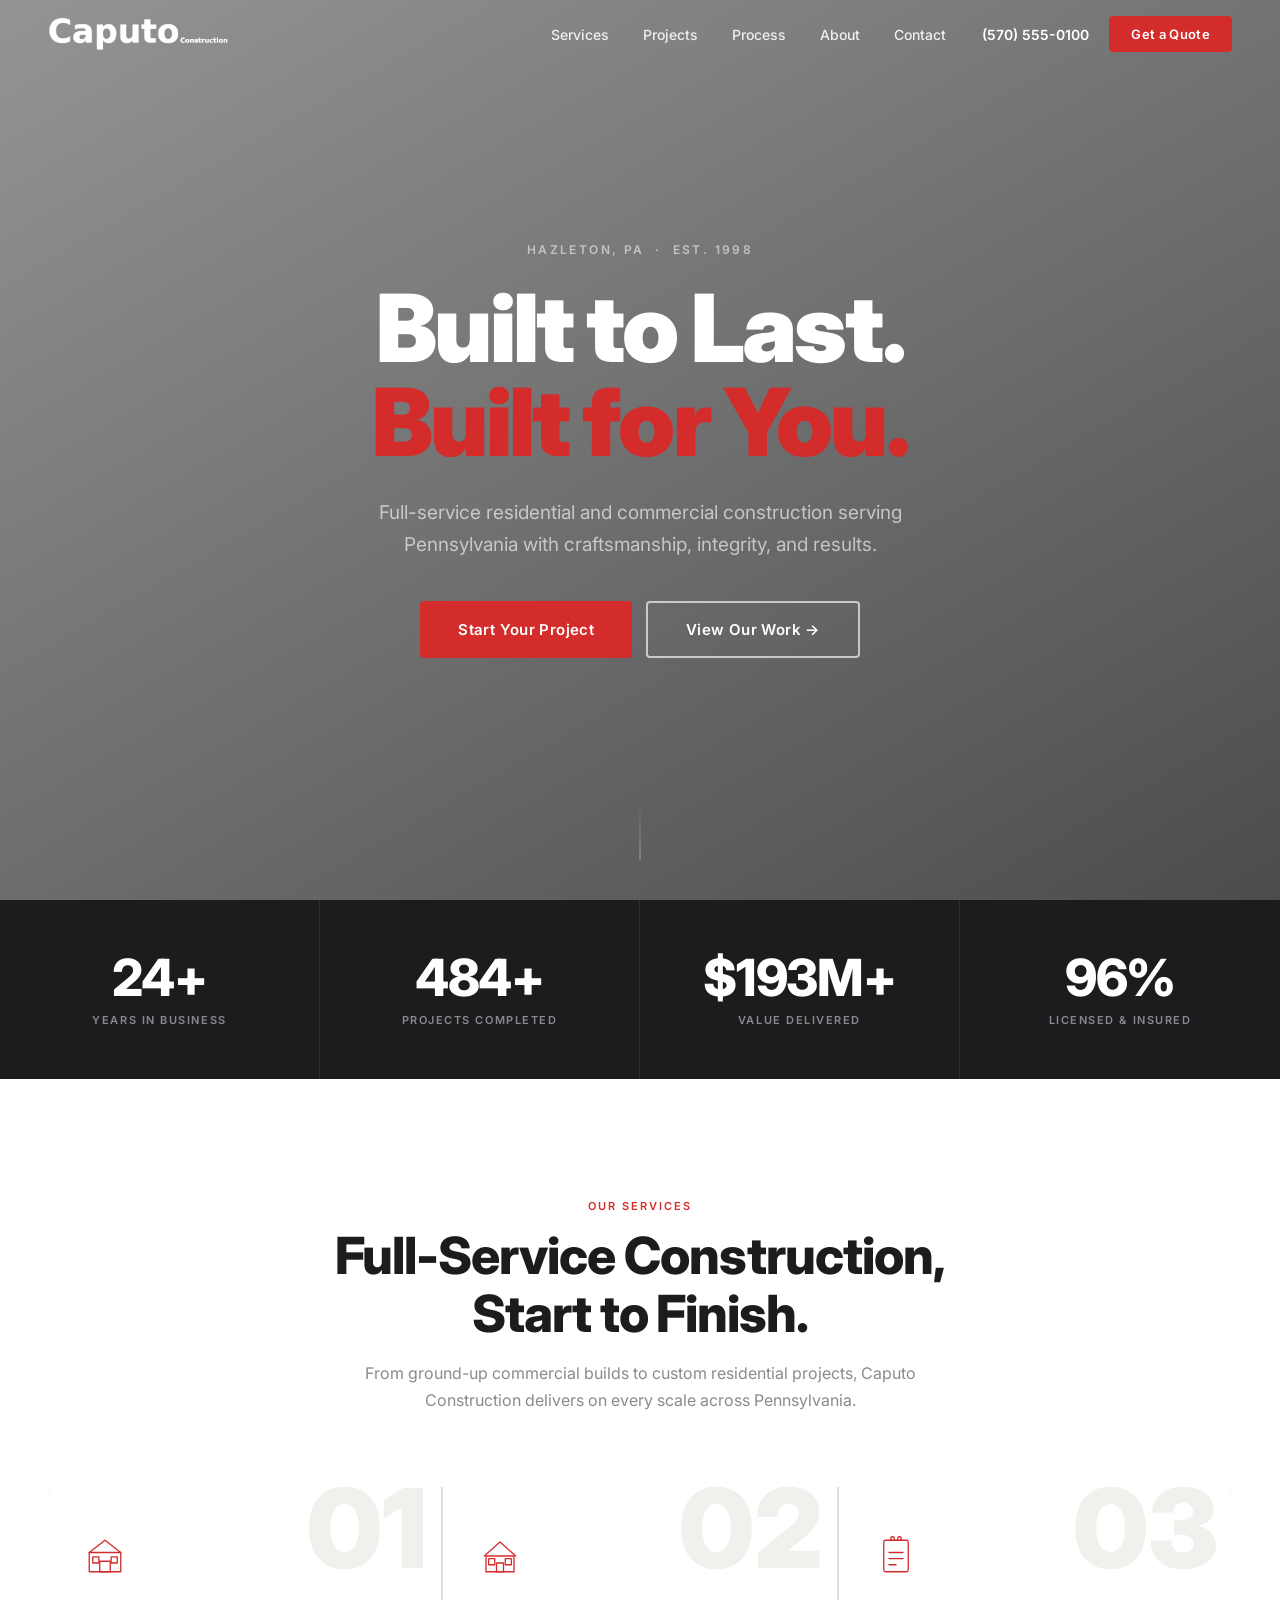
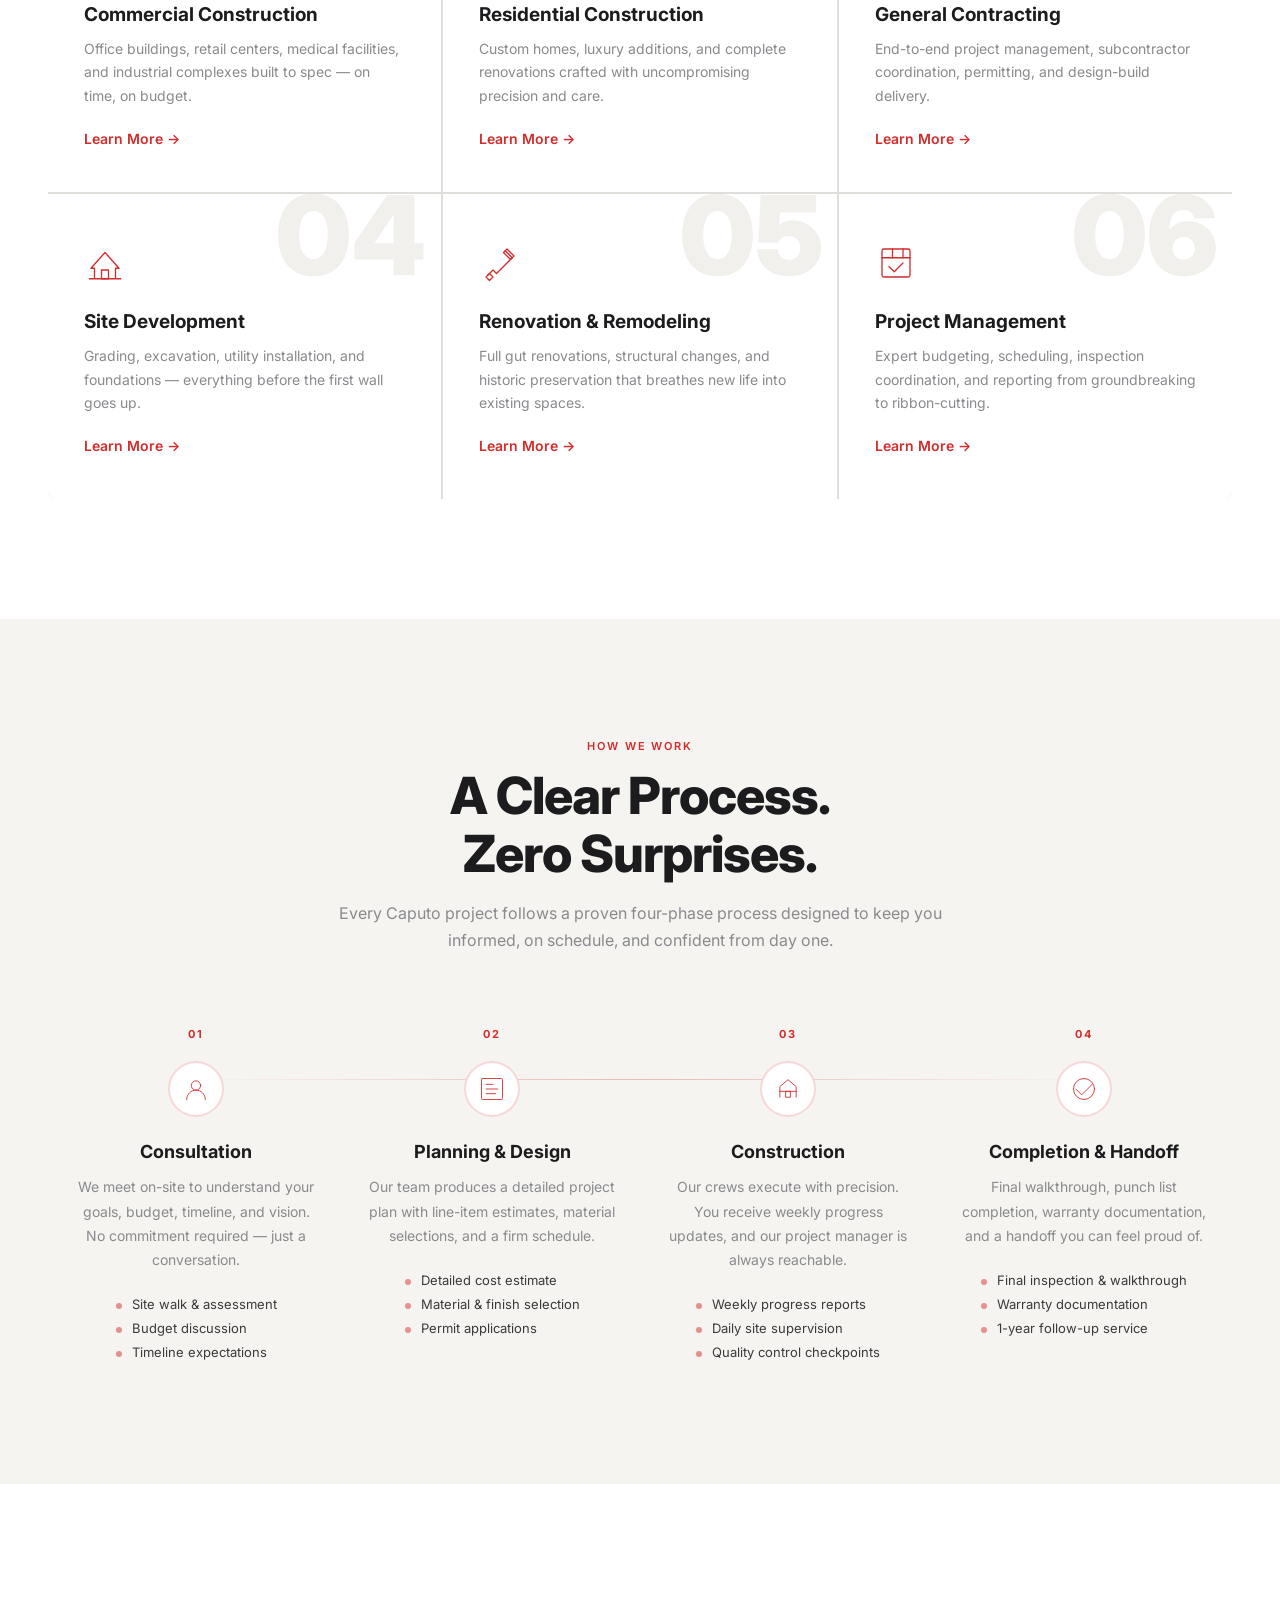
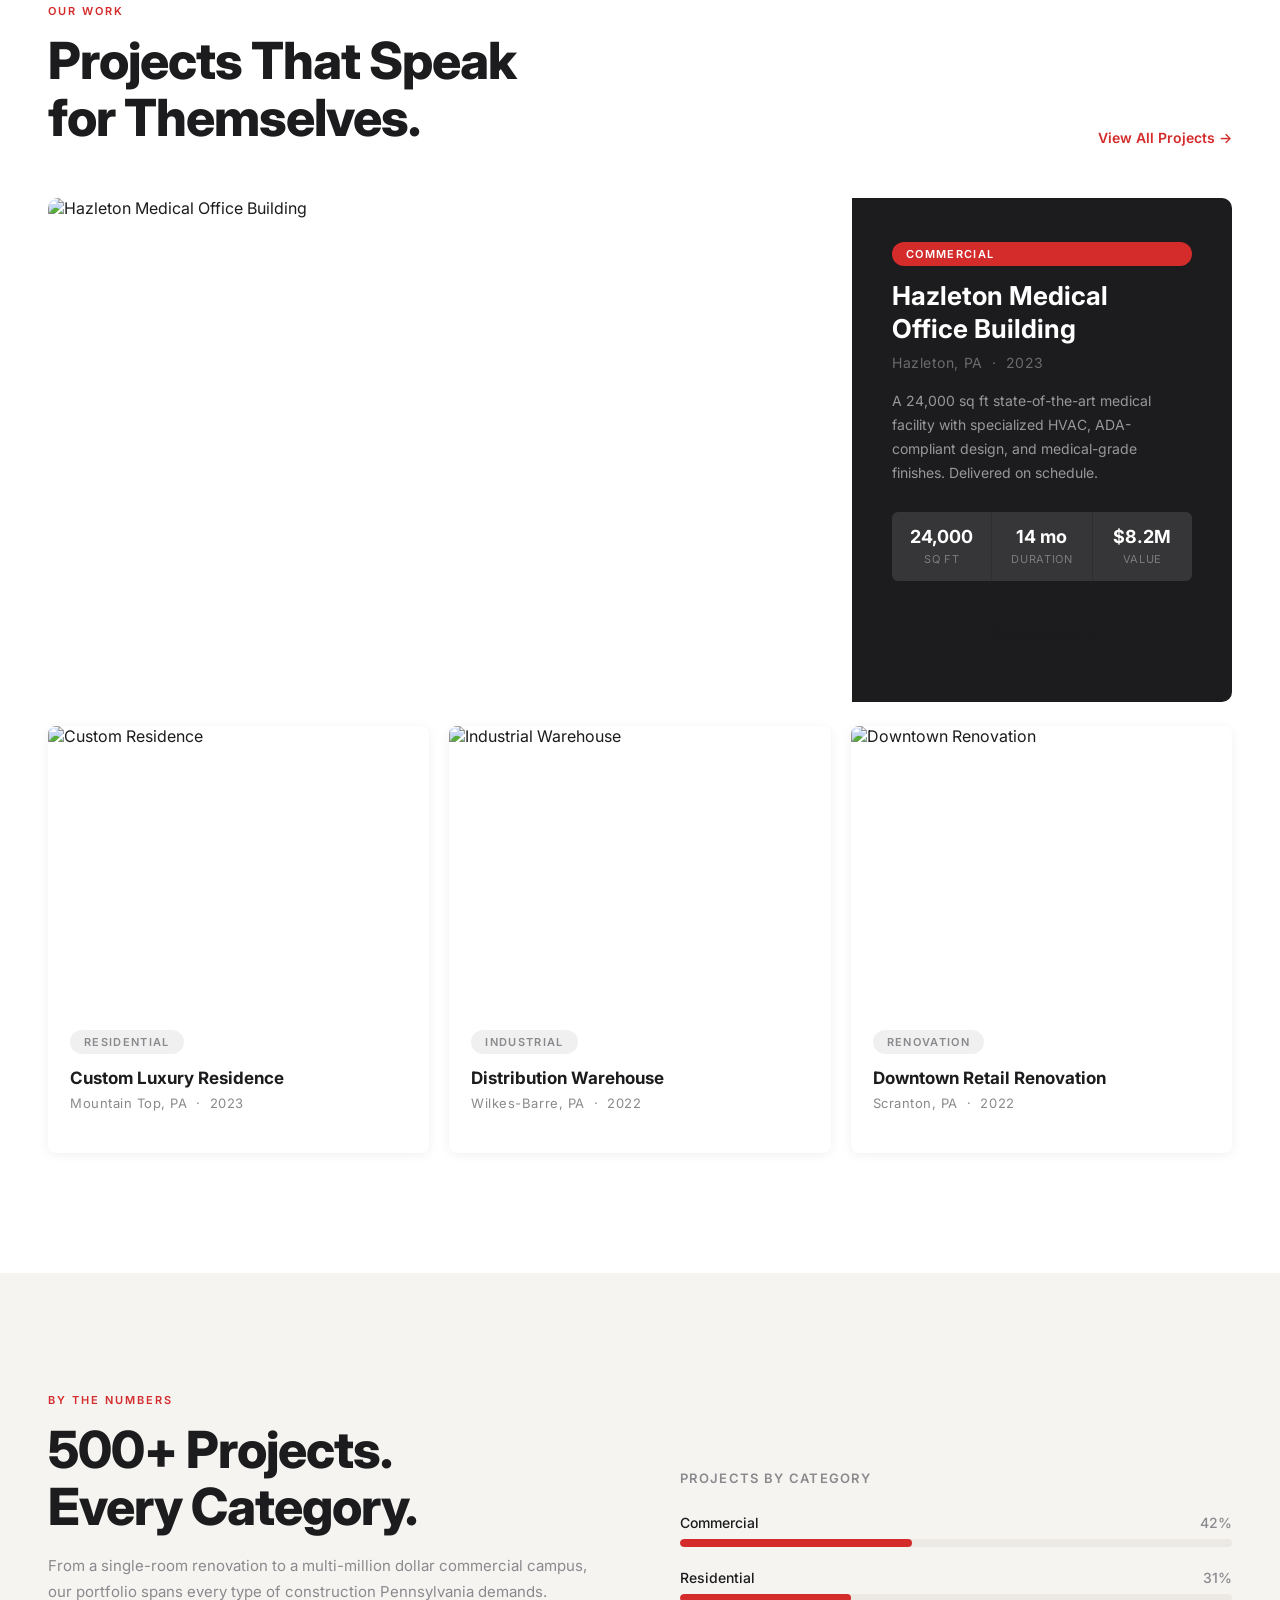
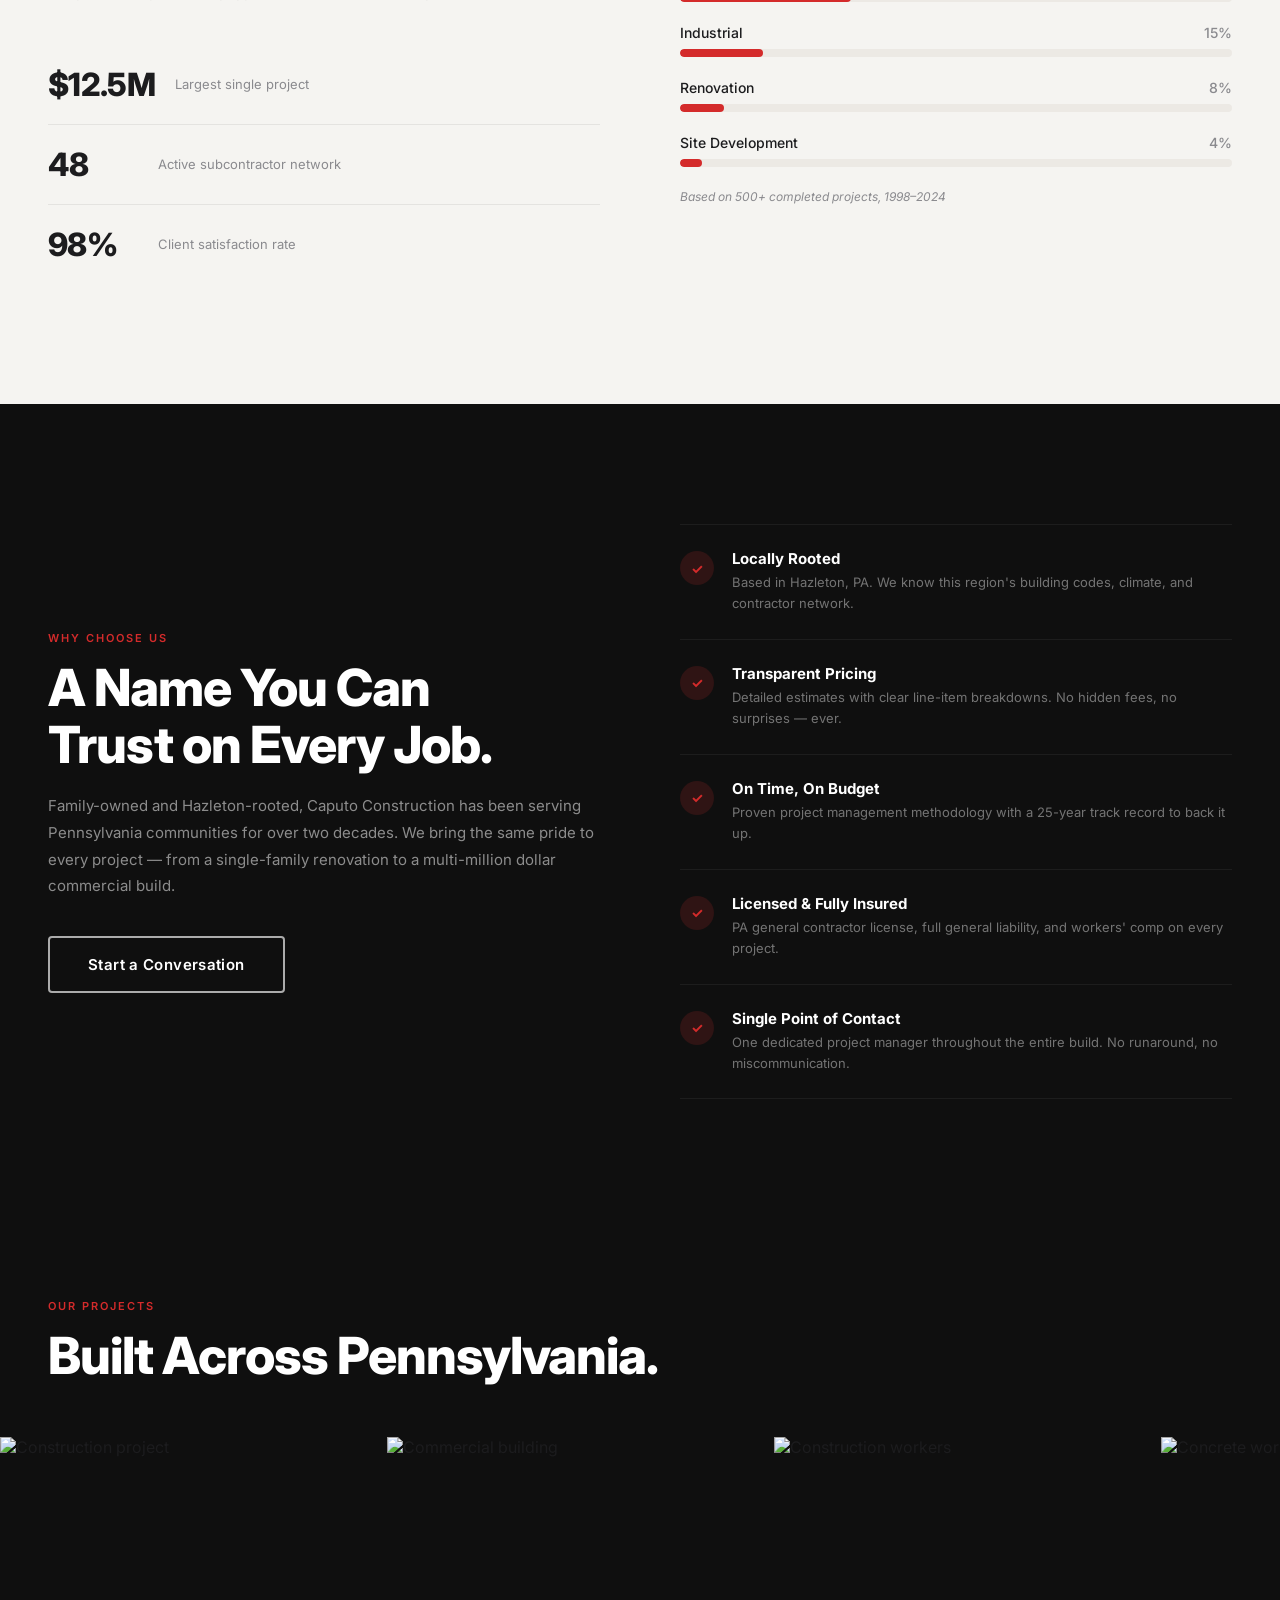
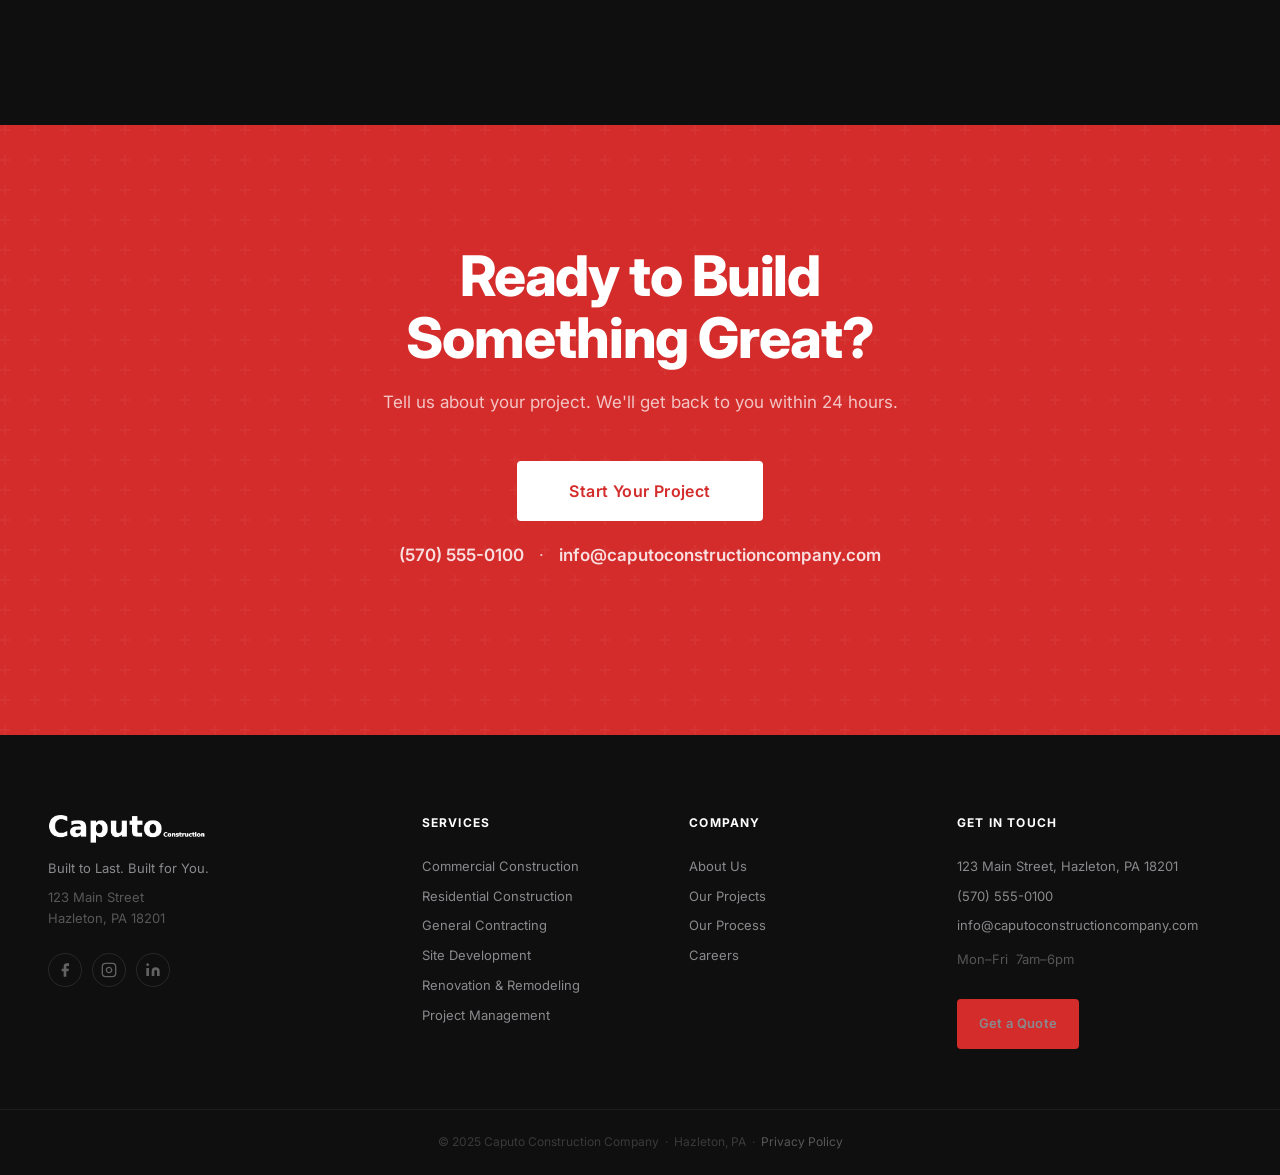
==== commit 545c7762: "refactor(site): remove lower marketing sections - Delete Team, Testimonials, Certifications, and Ser" ====
--- a/index.html
+++ b/index.html
@@ -337,96 +337,6 @@
   </div>
 </section>
 
-<!-- ═══ TESTIMONIALS ═══ -->
-<section class="testimonials section">
-  <div class="container">
-    <div class="section-header reveal">
-      <span class="eyebrow">Client Testimonials</span>
-      <h2>What Our Clients Say.</h2>
-    </div>
-    <div class="testimonials__wrap reveal">
-      <div class="testimonials__slider" id="slider">
-        <div class="testimonial"><div class="testimonial__quote">&ldquo;</div><p>"Caputo Construction delivered our commercial build on time and under budget. The quality of work exceeded our expectations — we won't use anyone else."</p><div class="testimonial__author"><strong>Michael R.</strong><span>Commercial Property Owner, Hazleton PA</span></div></div>
-        <div class="testimonial"><div class="testimonial__quote">&ldquo;</div><p>"From the first consultation to the final walkthrough, the Caputo team was professional, communicative, and truly cared about getting every detail right."</p><div class="testimonial__author"><strong>Sarah D.</strong><span>Residential Client, Mountain Top PA</span></div></div>
-        <div class="testimonial"><div class="testimonial__quote">&ldquo;</div><p>"We've worked with a lot of contractors over the years. Caputo is in a different league — honest pricing, no surprises, and craftsmanship that shows."</p><div class="testimonial__author"><strong>Tom K.</strong><span>General Manager, Retail Group</span></div></div>
-      </div>
-      <div class="testimonials__dots" id="dots">
-        <button class="dot active" data-i="0"></button>
-        <button class="dot" data-i="1"></button>
-        <button class="dot" data-i="2"></button>
-      </div>
-    </div>
-  </div>
-</section>
-
-<!-- ═══ TEAM ═══ -->
-<section id="team" class="team section section--offwhite">
-  <div class="container">
-    <div class="section-header reveal">
-      <span class="eyebrow">Our Team</span>
-      <h2>The People Behind<br>Every Project.</h2>
-      <p class="section-sub">Our team combines decades of field experience with modern project management — so your build runs smoothly from first shovel to final walkthrough.</p>
-    </div>
-    <div class="team__grid">
-      <div class="team-card reveal">
-        <div class="team-card__img"><img src="https://images.unsplash.com/photo-1507003211169-0a1dd7228f2d?w=400&q=80&fit=crop&crop=face" alt="John Caputo" loading="lazy"></div>
-        <div class="team-card__body">
-          <h4>[Owner Name]</h4>
-          <span class="team-card__title">Owner &amp; President</span>
-          <p>25+ years in commercial and residential construction across northeastern Pennsylvania. Personally oversees every major project.</p>
-        </div>
-      </div>
-      <div class="team-card reveal">
-        <div class="team-card__img"><img src="https://images.unsplash.com/photo-1472099645785-5658abf4ff4e?w=400&q=80&fit=crop&crop=face" alt="Project Manager" loading="lazy"></div>
-        <div class="team-card__body">
-          <h4>[Project Manager Name]</h4>
-          <span class="team-card__title">Senior Project Manager</span>
-          <p>Expert in scheduling, subcontractor coordination, and client communication. Manages 4-6 active projects simultaneously.</p>
-        </div>
-      </div>
-      <div class="team-card reveal">
-        <div class="team-card__img"><img src="https://images.unsplash.com/photo-1560250097-0b93528c311a?w=400&q=80&fit=crop&crop=face" alt="Site Superintendent" loading="lazy"></div>
-        <div class="team-card__body">
-          <h4>[Superintendent Name]</h4>
-          <span class="team-card__title">Site Superintendent</span>
-          <p>On-site every day ensuring quality standards, safety compliance, and schedule adherence across all active builds.</p>
-        </div>
-      </div>
-    </div>
-    <p class="team__note reveal">We're always looking for skilled tradespeople and project managers. <a href="mailto:info@caputoconstructioncompany.com" class="link-red">View open positions &rarr;</a></p>
-  </div>
-</section>
-
-<!-- ═══ CERTIFICATIONS ═══ -->
-<section class="certs section">
-  <div class="container">
-    <div class="certs__inner reveal">
-      <p class="certs__label">Licenses, Certifications &amp; Affiliations</p>
-      <div class="certs__row">
-        <div class="cert-badge"><div class="cert-badge__icon">PA</div><span>PA General Contractor License</span></div>
-        <div class="cert-badge"><div class="cert-badge__icon">&#9632;</div><span>OSHA 30 Certified</span></div>
-        <div class="cert-badge"><div class="cert-badge__icon">&#9632;</div><span>AGC Member</span></div>
-        <div class="cert-badge"><div class="cert-badge__icon">&#9632;</div><span>General Liability Insured</span></div>
-        <div class="cert-badge"><div class="cert-badge__icon">&#9632;</div><span>Workers' Comp Covered</span></div>
-        <div class="cert-badge"><div class="cert-badge__icon">&#9632;</div><span>BBB Accredited</span></div>
-      </div>
-    </div>
-  </div>
-</section>
-
-<!-- ═══ SERVICE AREA ═══ -->
-<section class="service-area section section--offwhite">
-  <div class="container service-area__inner reveal">
-    <span class="eyebrow">Service Area</span>
-    <h2>Proudly Serving Pennsylvania</h2>
-    <p class="section-sub">Headquartered in Hazleton, PA, Caputo Construction serves clients across northeastern and central Pennsylvania — including Scranton, Wilkes-Barre, Allentown, and beyond.</p>
-    <div class="city-tags">
-      <span class="city-tags__home">&#9679; Hazleton</span>
-      <span>Scranton</span><span>Wilkes-Barre</span><span>Allentown</span><span>Bethlehem</span><span>Reading</span><span>Philadelphia</span><span>Pocono Region</span>
-    </div>
-  </div>
-</section>
-
 <!-- ═══ CTA BANNER ═══ -->
 <section id="contact" class="cta-banner">
   <div class="cta-banner__inner reveal">
@@ -471,7 +381,6 @@
         <li><a href="#about">About Us</a></li>
         <li><a href="#projects">Our Projects</a></li>
         <li><a href="#process">Our Process</a></li>
-        <li><a href="#team">Meet the Team</a></li>
         <li><a href="#contact">Careers</a></li>
       </ul>
     </div>
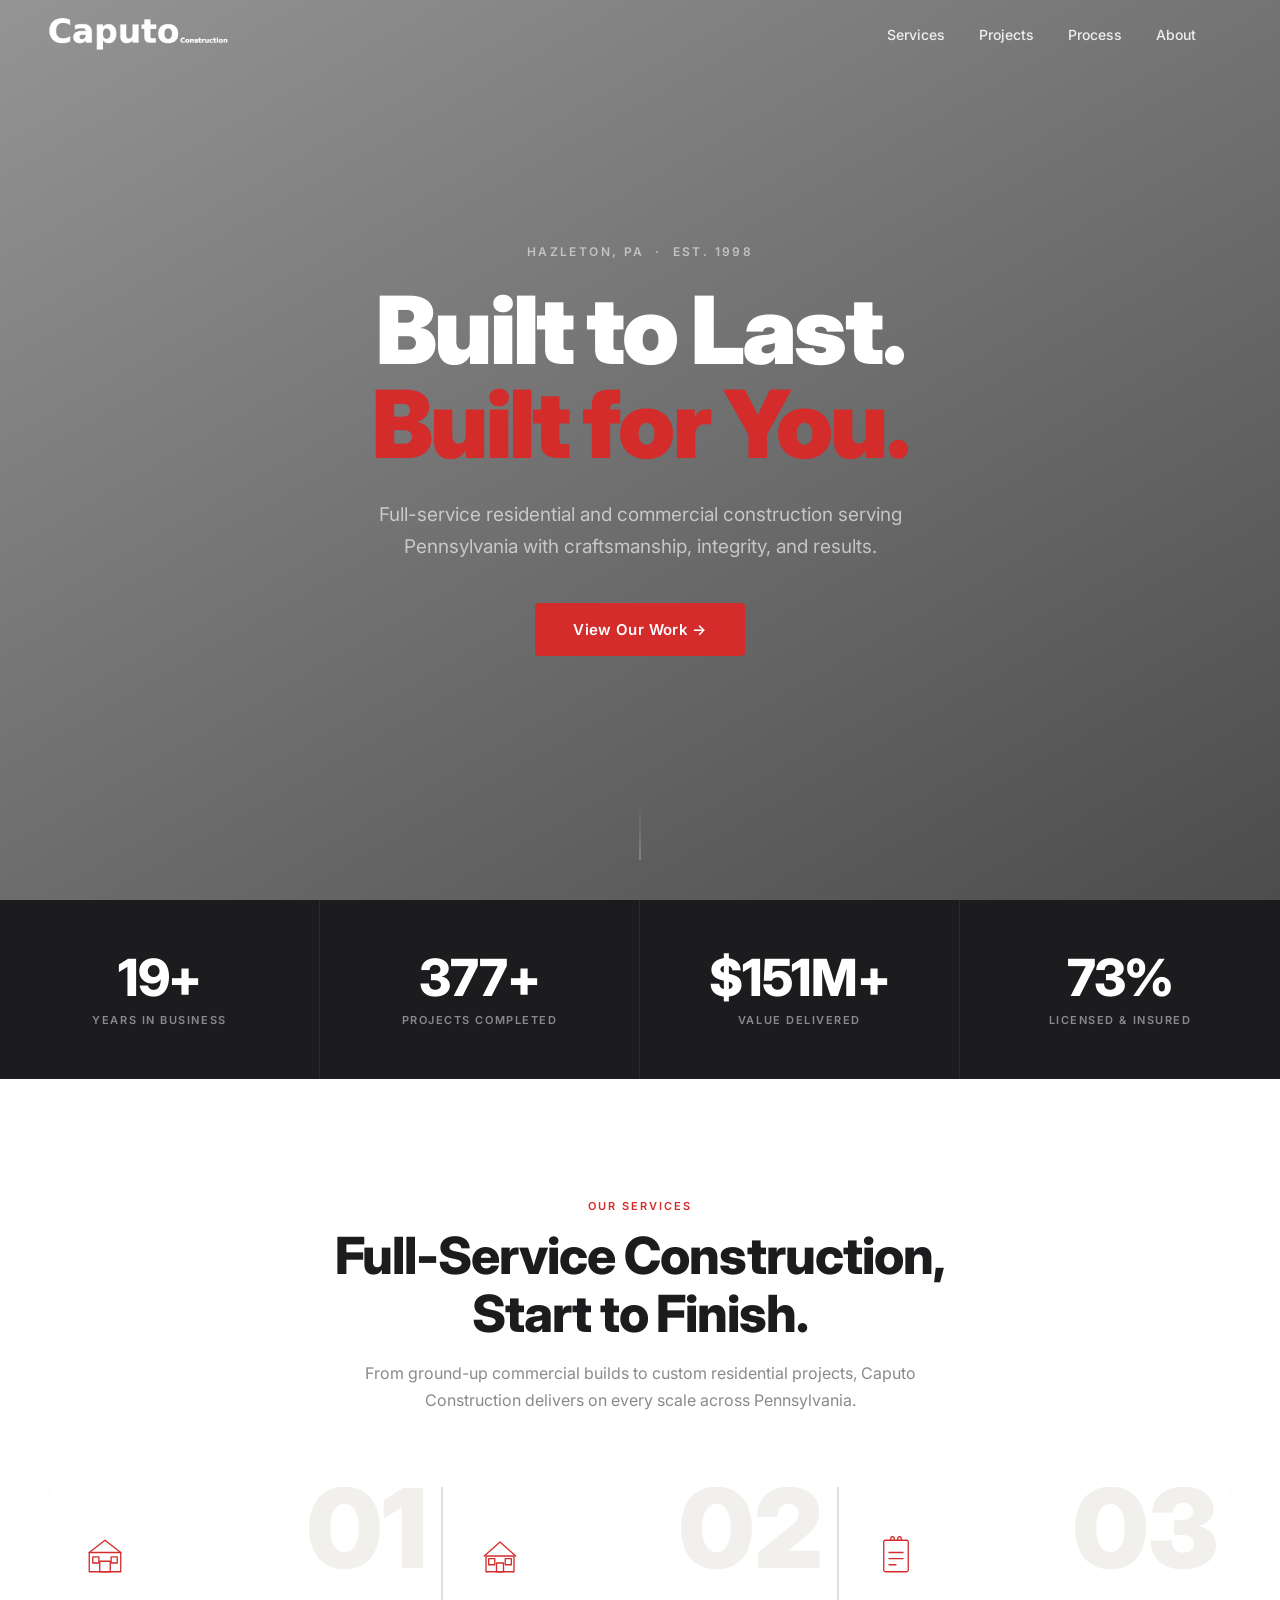
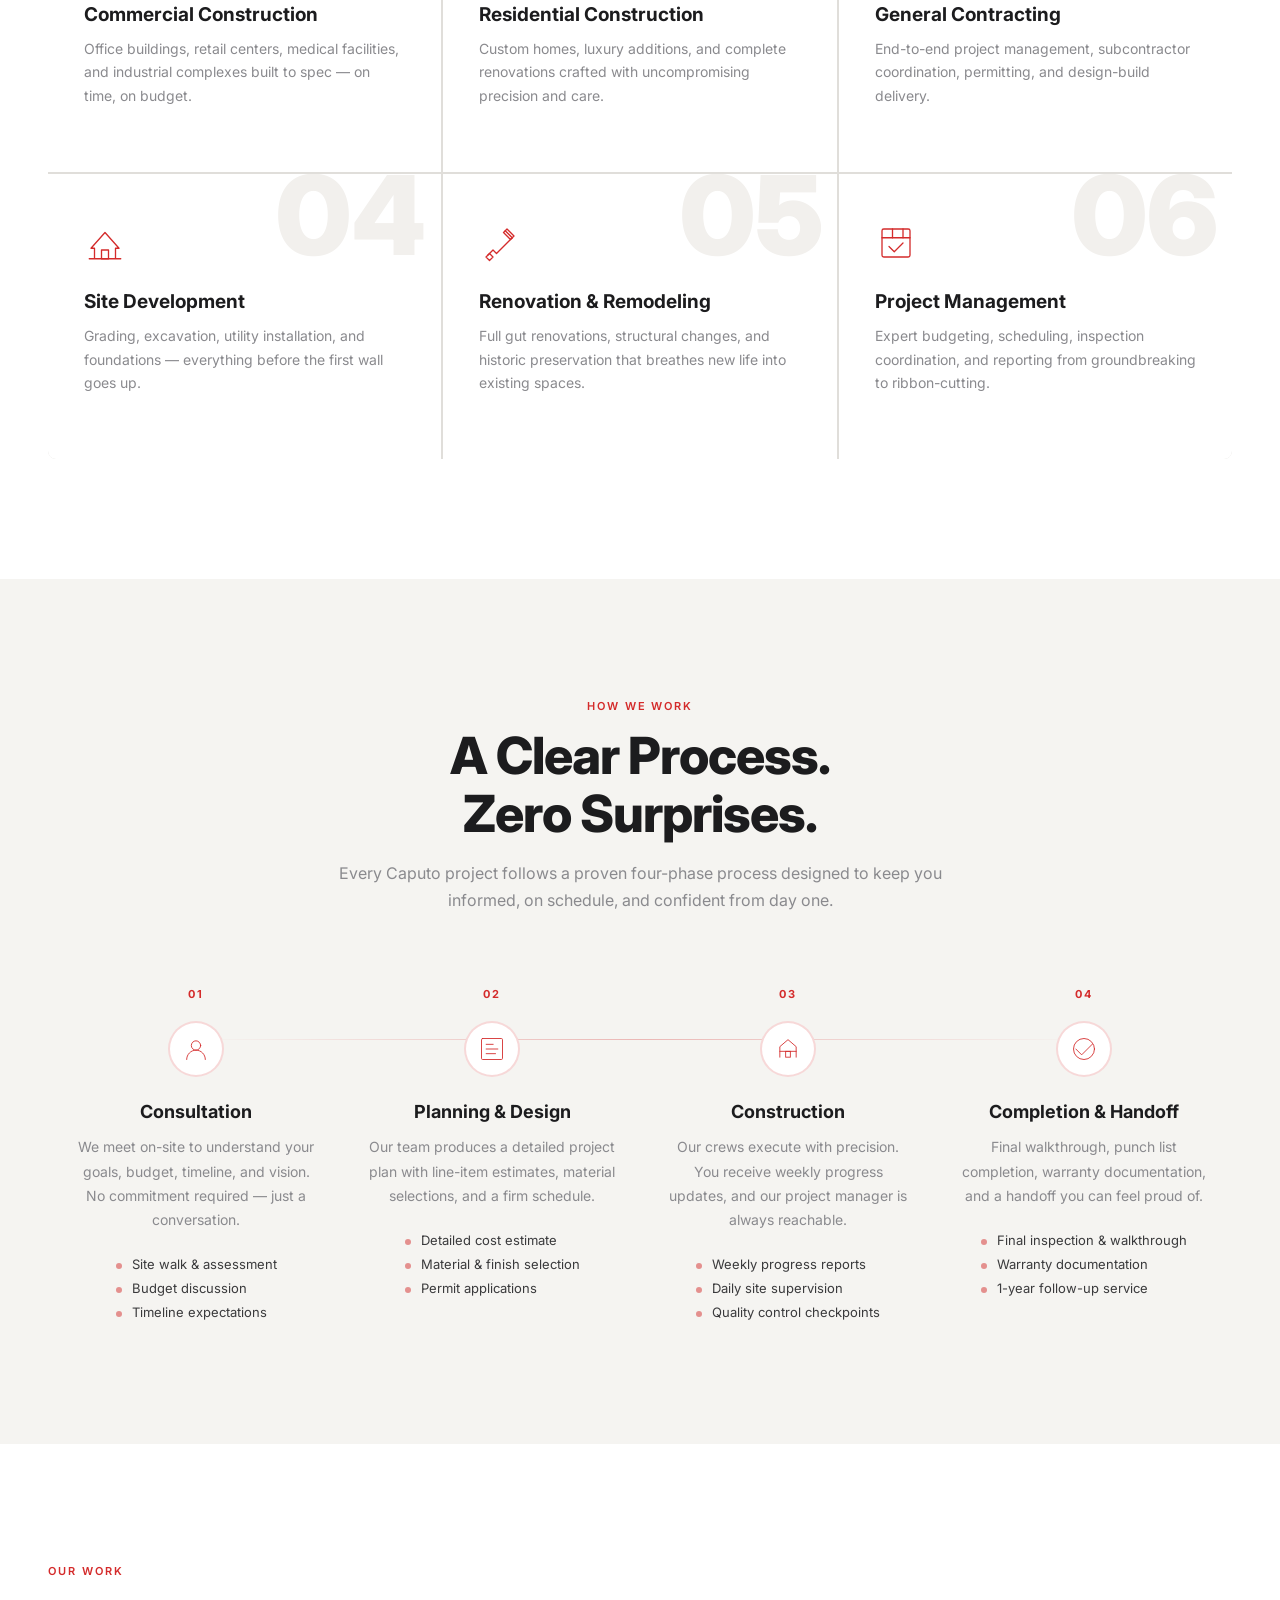
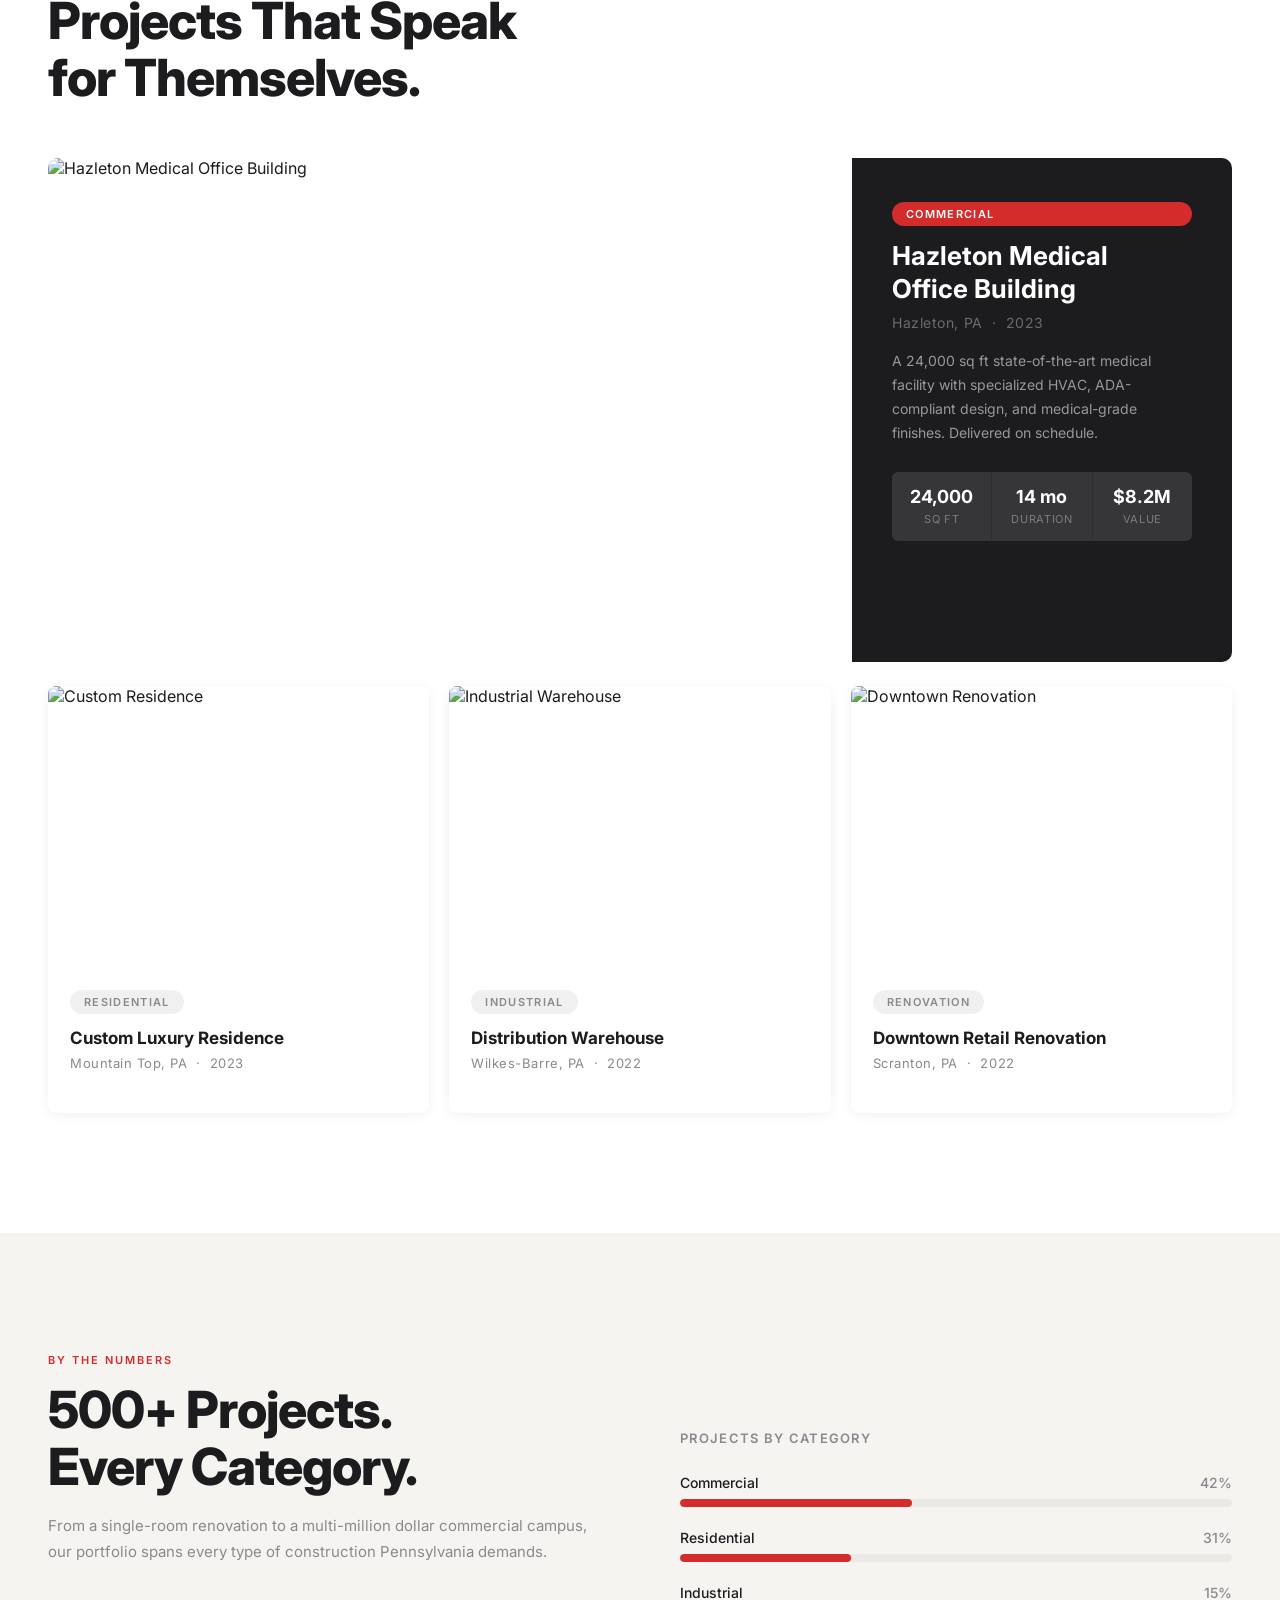
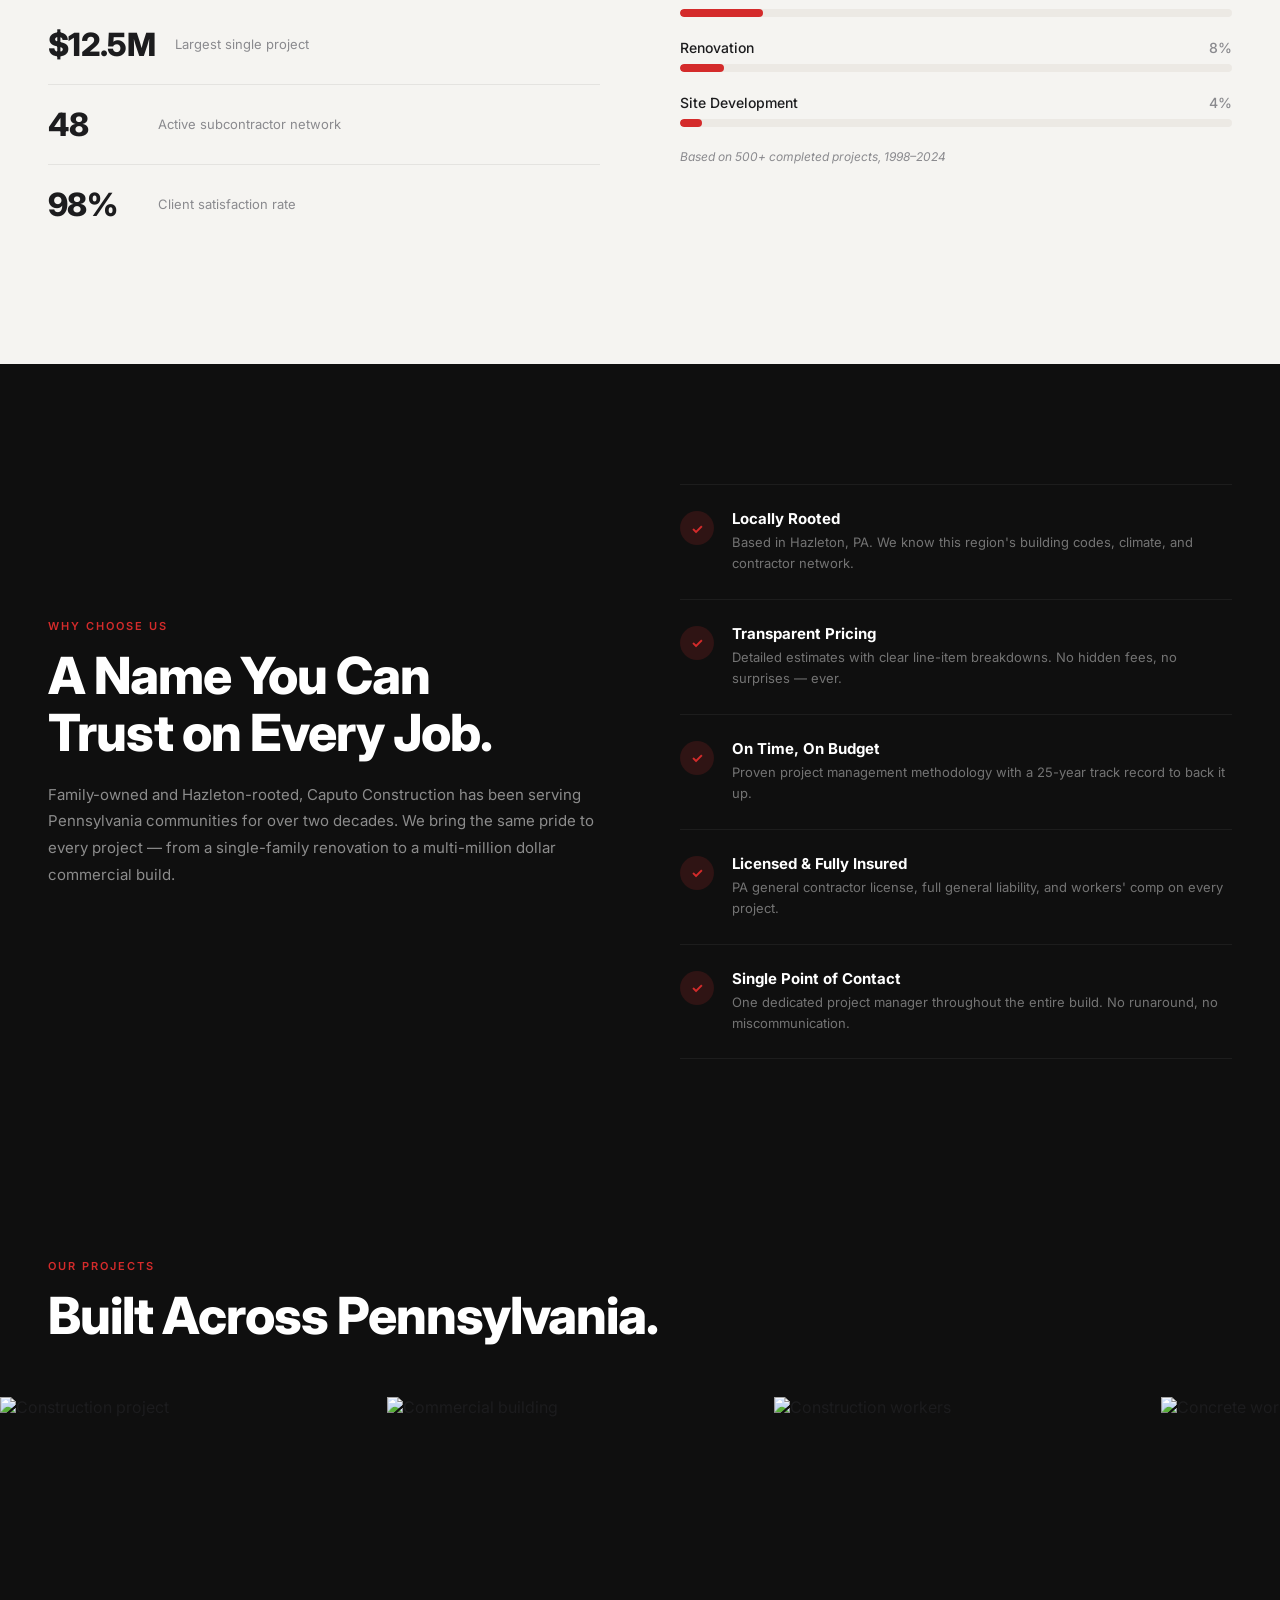
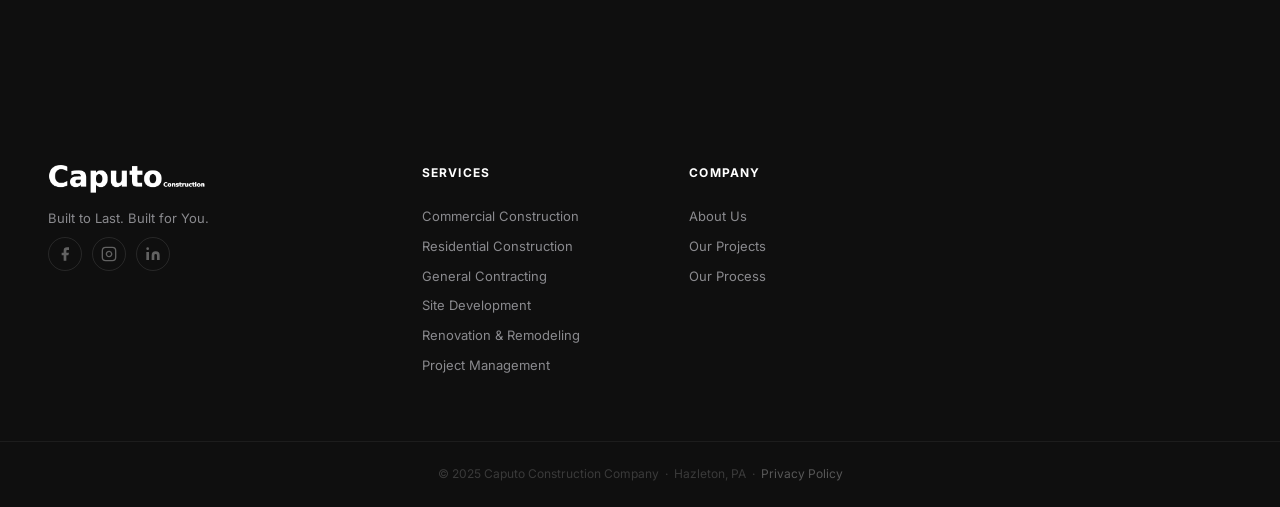
==== commit 3f70b490: "fix: strip all contact info from site - Remove nav/mobile Contact links, phone, and Get a Quote CTAs" ====
--- a/index.html
+++ b/index.html
@@ -24,11 +24,8 @@
       <li><a href="#projects">Projects</a></li>
       <li><a href="#process">Process</a></li>
       <li><a href="#about">About</a></li>
-      <li><a href="#contact">Contact</a></li>
     </ul>
     <div class="nav__right">
-      <a href="tel:5705550100" class="nav__phone">(570) 555-0100</a>
-      <a href="#contact" class="btn btn--red btn--sm">Get a Quote</a>
     </div>
     <button class="nav__burger" id="burger" aria-label="Open menu">
       <span></span><span></span><span></span>
@@ -44,13 +41,7 @@
     <li><a href="#projects">Projects</a></li>
     <li><a href="#process">Process</a></li>
     <li><a href="#about">About</a></li>
-    <li><a href="#contact">Contact</a></li>
   </ul>
-  <div class="mobile-menu__footer">
-    <a href="tel:5705550100">(570) 555-0100</a>
-    <a href="mailto:info@caputoconstructioncompany.com">info@caputoconstructioncompany.com</a>
-    <a href="#contact" class="btn btn--red">Get a Quote</a>
-  </div>
 </div>
 
 <!-- ═══ HERO ═══ -->
@@ -67,8 +58,7 @@
     </h1>
     <p class="hero__sub hero-anim" style="--d:1s">Full-service residential and commercial construction serving Pennsylvania with craftsmanship, integrity, and results.</p>
     <div class="hero__btns hero-anim" style="--d:1.25s">
-      <a href="#contact" class="btn btn--red btn--lg">Start Your Project</a>
-      <a href="#projects" class="btn btn--outline-white btn--lg">View Our Work &rarr;</a>
+      <a href="#projects" class="btn btn--red btn--lg">View Our Work &rarr;</a>
     </div>
   </div>
   <div class="hero__scroll-hint"><div class="scroll-line"></div></div>
@@ -98,42 +88,36 @@
         <svg class="service-card__icon" viewBox="0 0 48 48" fill="none" stroke="#D42B2B" stroke-width="1.5" stroke-linecap="round" stroke-linejoin="round"><rect x="6" y="20" width="36" height="22"/><path d="M6 20L24 6L42 20"/><rect x="18" y="30" width="12" height="12"/><rect x="10" y="25" width="7" height="7"/><rect x="31" y="25" width="7" height="7"/></svg>
         <h3>Commercial Construction</h3>
         <p>Office buildings, retail centers, medical facilities, and industrial complexes built to spec — on time, on budget.</p>
-        <a href="#contact" class="link-red">Learn More &rarr;</a>
       </div>
       <div class="service-card reveal">
         <span class="service-card__num">02</span>
         <svg class="service-card__icon" viewBox="0 0 48 48" fill="none" stroke="#D42B2B" stroke-width="1.5" stroke-linecap="round" stroke-linejoin="round"><path d="M6 24L24 8L42 24"/><rect x="8" y="24" width="32" height="18"/><rect x="20" y="32" width="8" height="10"/><rect x="11" y="27" width="7" height="7"/><rect x="30" y="27" width="7" height="7"/></svg>
         <h3>Residential Construction</h3>
         <p>Custom homes, luxury additions, and complete renovations crafted with uncompromising precision and care.</p>
-        <a href="#contact" class="link-red">Learn More &rarr;</a>
       </div>
       <div class="service-card reveal">
         <span class="service-card__num">03</span>
         <svg class="service-card__icon" viewBox="0 0 48 48" fill="none" stroke="#D42B2B" stroke-width="1.5" stroke-linecap="round" stroke-linejoin="round"><rect x="10" y="6" width="28" height="36" rx="2"/><path d="M18 6V4a2 2 0 014 0v2M26 6V4a2 2 0 014 0v2"/><line x1="16" y1="20" x2="32" y2="20"/><line x1="16" y1="27" x2="32" y2="27"/><line x1="16" y1="34" x2="24" y2="34"/></svg>
         <h3>General Contracting</h3>
         <p>End-to-end project management, subcontractor coordination, permitting, and design-build delivery.</p>
-        <a href="#contact" class="link-red">Learn More &rarr;</a>
       </div>
       <div class="service-card reveal">
         <span class="service-card__num">04</span>
         <svg class="service-card__icon" viewBox="0 0 48 48" fill="none" stroke="#D42B2B" stroke-width="1.5" stroke-linecap="round" stroke-linejoin="round"><path d="M6 42h36M12 42V30H8l16-18 16 18h-4v12"/><rect x="20" y="32" width="8" height="10"/></svg>
         <h3>Site Development</h3>
         <p>Grading, excavation, utility installation, and foundations — everything before the first wall goes up.</p>
-        <a href="#contact" class="link-red">Learn More &rarr;</a>
       </div>
       <div class="service-card reveal">
         <span class="service-card__num">05</span>
         <svg class="service-card__icon" viewBox="0 0 48 48" fill="none" stroke="#D42B2B" stroke-width="1.5" stroke-linecap="round" stroke-linejoin="round"><path d="M10 38l6-6 4 4 18-18"/><path d="M32 8l8 8-4 4-8-8z"/><path d="M8 40l4-4 4 4-4 4z"/><line x1="30" y1="10" x2="38" y2="18"/></svg>
         <h3>Renovation &amp; Remodeling</h3>
         <p>Full gut renovations, structural changes, and historic preservation that breathes new life into existing spaces.</p>
-        <a href="#contact" class="link-red">Learn More &rarr;</a>
       </div>
       <div class="service-card reveal">
         <span class="service-card__num">06</span>
         <svg class="service-card__icon" viewBox="0 0 48 48" fill="none" stroke="#D42B2B" stroke-width="1.5" stroke-linecap="round" stroke-linejoin="round"><rect x="8" y="8" width="32" height="32" rx="2"/><line x1="8" y1="18" x2="40" y2="18"/><line x1="20" y1="8" x2="20" y2="18"/><line x1="32" y1="8" x2="32" y2="18"/><path d="M16 28l6 6 10-10"/></svg>
         <h3>Project Management</h3>
         <p>Expert budgeting, scheduling, inspection coordination, and reporting from groundbreaking to ribbon-cutting.</p>
-        <a href="#contact" class="link-red">Learn More &rarr;</a>
       </div>
     </div>
   </div>
@@ -212,7 +196,6 @@
         <span class="eyebrow">Our Work</span>
         <h2>Projects That Speak<br>for Themselves.</h2>
       </div>
-      <a href="#contact" class="link-red">View All Projects &rarr;</a>
     </div>
     <div class="featured-project reveal" onclick="openModal(0)">
       <div class="featured-project__img">
@@ -307,7 +290,6 @@
       <span class="eyebrow">Why Choose Us</span>
       <h2 class="white">A Name You Can<br>Trust on Every Job.</h2>
       <p class="why__copy">Family-owned and Hazleton-rooted, Caputo Construction has been serving Pennsylvania communities for over two decades. We bring the same pride to every project — from a single-family renovation to a multi-million dollar commercial build.</p>
-      <a href="#contact" class="btn btn--outline-white btn--lg">Start a Conversation</a>
     </div>
     <div class="why__right">
       <div class="why-item reveal"><div class="why-item__check">&#10003;</div><div><h4>Locally Rooted</h4><p>Based in Hazleton, PA. We know this region's building codes, climate, and contractor network.</p></div></div>
@@ -337,27 +319,12 @@
   </div>
 </section>
 
-<!-- ═══ CTA BANNER ═══ -->
-<section id="contact" class="cta-banner">
-  <div class="cta-banner__inner reveal">
-    <h2>Ready to Build<br>Something Great?</h2>
-    <p>Tell us about your project. We'll get back to you within 24 hours.</p>
-    <a href="mailto:info@caputoconstructioncompany.com" class="btn btn--white btn--xl">Start Your Project</a>
-    <p class="cta-banner__contact">
-      <a href="tel:5705550100">(570) 555-0100</a>
-      &nbsp;&nbsp;·&nbsp;&nbsp;
-      <a href="mailto:info@caputoconstructioncompany.com">info@caputoconstructioncompany.com</a>
-    </p>
-  </div>
-</section>
-
 <!-- ═══ FOOTER ═══ -->
 <footer class="footer">
   <div class="container footer__grid">
     <div class="footer__brand">
       <img src="caputo-logo-white.png" alt="Caputo Construction" height="28">
       <p>Built to Last. Built for You.</p>
-      <p class="footer__address">123 Main Street<br>Hazleton, PA 18201</p>
       <div class="footer__social">
         <a href="#" aria-label="Facebook"><svg viewBox="0 0 24 24" width="16" height="16" fill="currentColor"><path d="M18 2h-3a5 5 0 00-5 5v3H7v4h3v8h4v-8h3l1-4h-4V7a1 1 0 011-1h3z"/></svg></a>
         <a href="#" aria-label="Instagram"><svg viewBox="0 0 24 24" width="16" height="16" fill="none" stroke="currentColor" stroke-width="2"><rect x="2" y="2" width="20" height="20" rx="5"/><path d="M16 11.37A4 4 0 1112.63 8 4 4 0 0116 11.37z"/><line x1="17.5" y1="6.5" x2="17.51" y2="6.5"/></svg></a>
@@ -381,18 +348,7 @@
         <li><a href="#about">About Us</a></li>
         <li><a href="#projects">Our Projects</a></li>
         <li><a href="#process">Our Process</a></li>
-        <li><a href="#contact">Careers</a></li>
       </ul>
-    </div>
-    <div class="footer__col">
-      <h5>Get In Touch</h5>
-      <ul>
-        <li>123 Main Street, Hazleton, PA 18201</li>
-        <li><a href="tel:5705550100">(570) 555-0100</a></li>
-        <li><a href="mailto:info@caputoconstructioncompany.com">info@caputoconstructioncompany.com</a></li>
-        <li style="color:#555;font-size:13px;margin-top:4px">Mon–Fri &nbsp;7am–6pm</li>
-      </ul>
-      <a href="#contact" class="btn btn--red btn--sm" style="margin-top:1.5rem;display:inline-block">Get a Quote</a>
     </div>
   </div>
   <div class="footer__bottom">
@@ -416,7 +372,6 @@
       </div>
       <p id="modalDesc"></p>
       <div class="modal__gallery" id="modalGallery"></div>
-      <a href="#contact" class="btn btn--red btn--lg modal__cta" onclick="closeModal()">Start a Similar Project</a>
     </div>
   </div>
 </div>
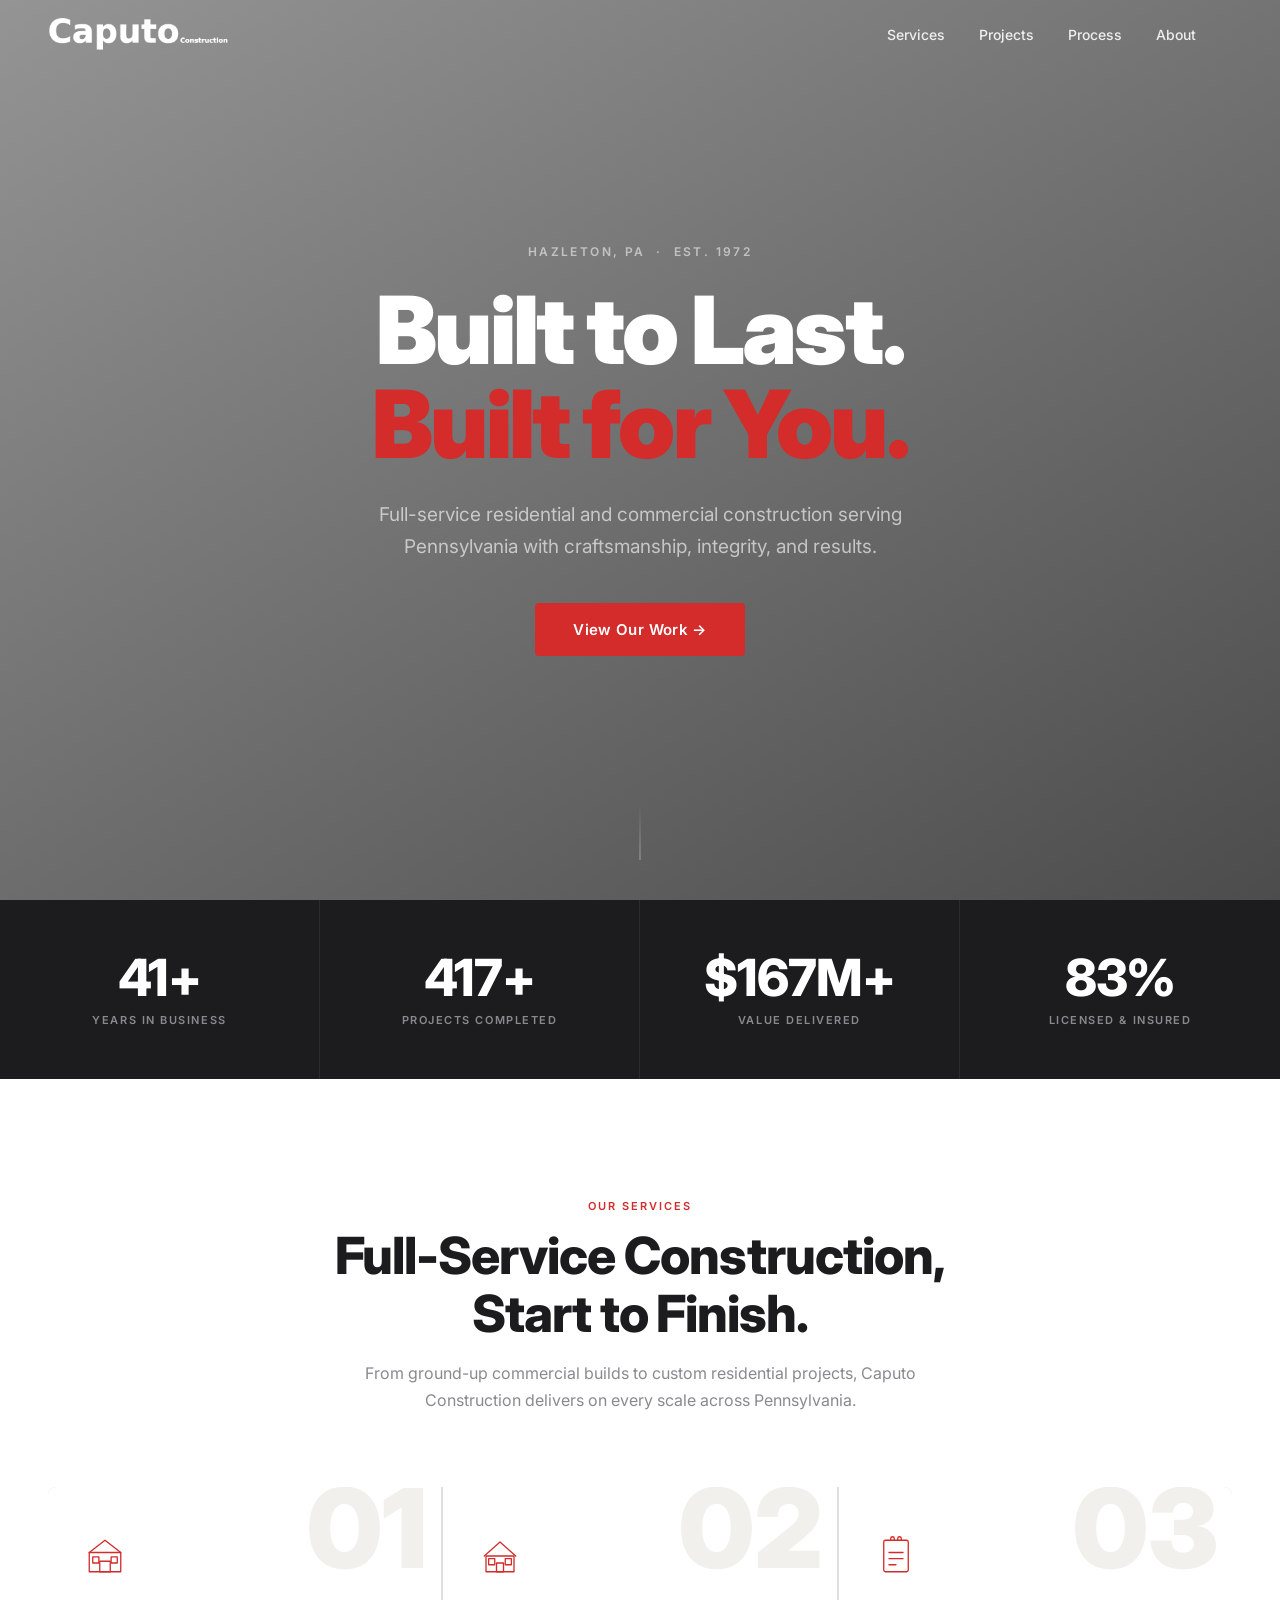
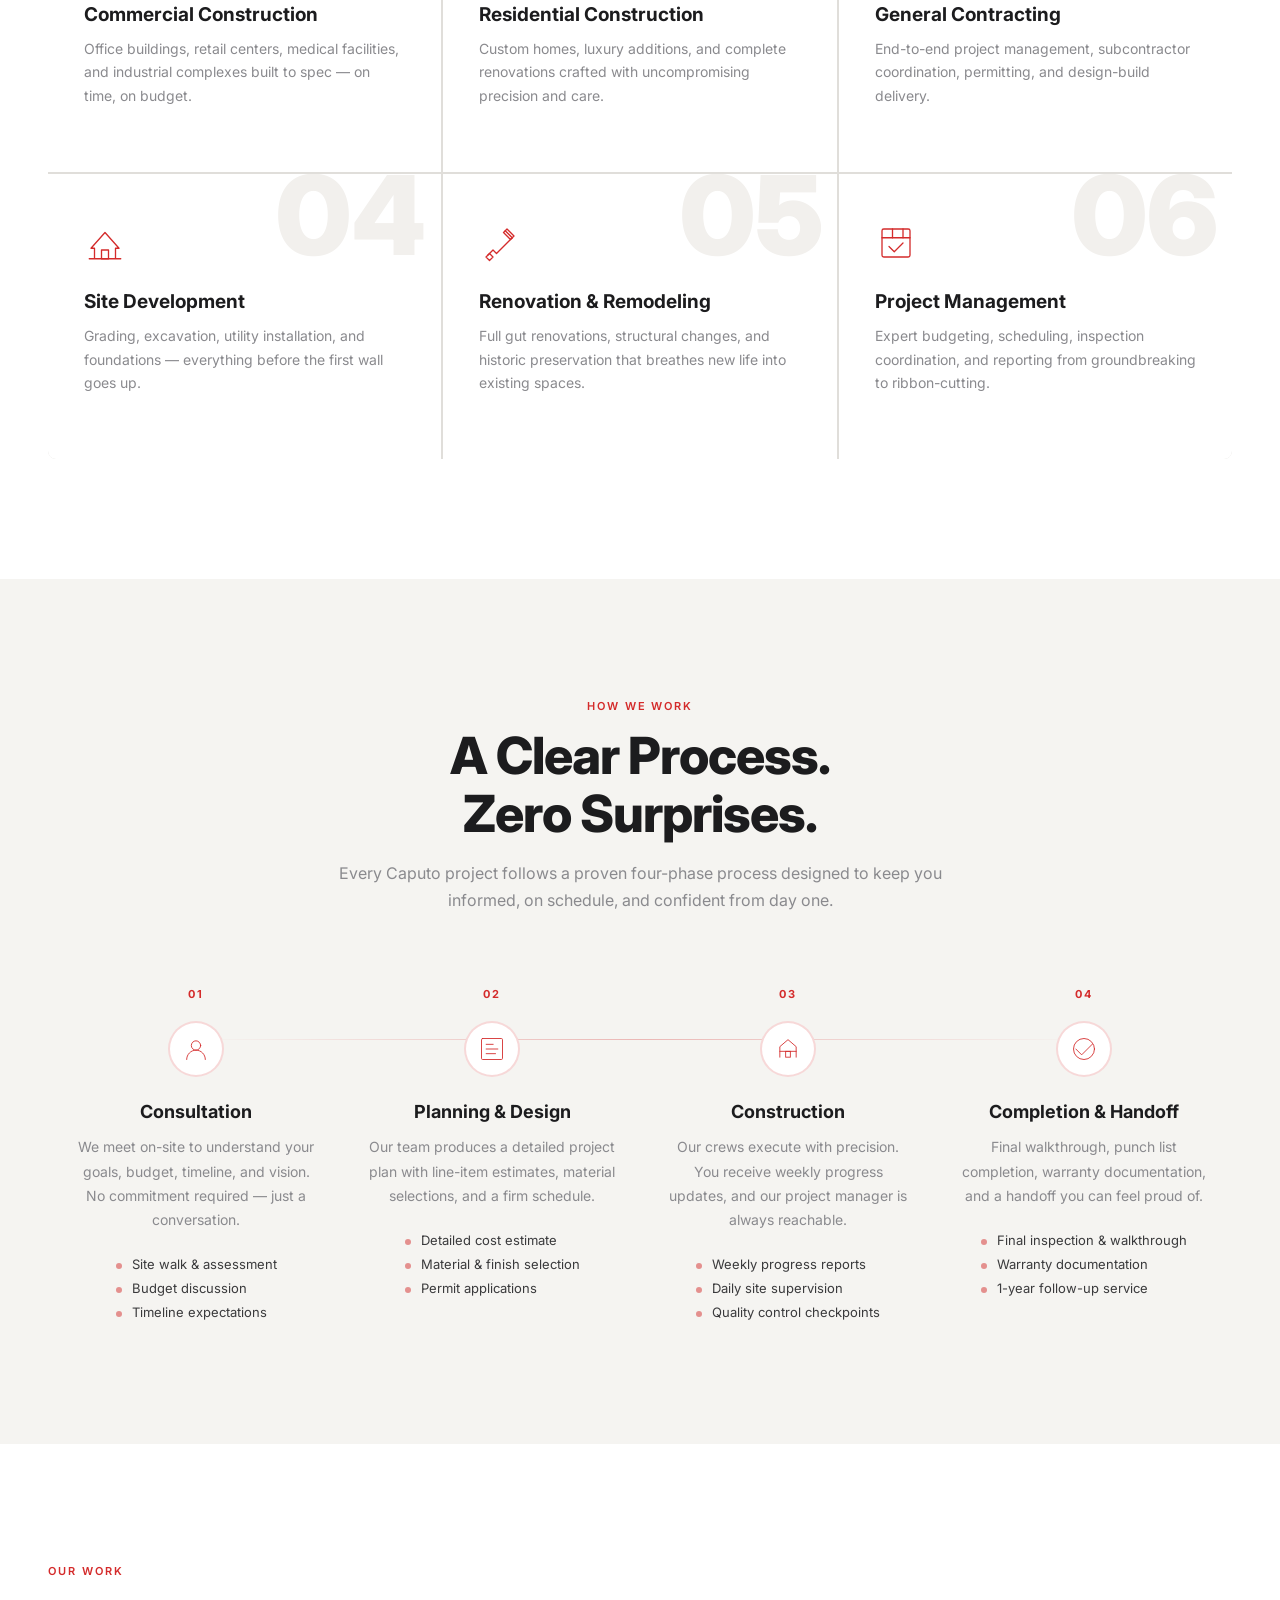
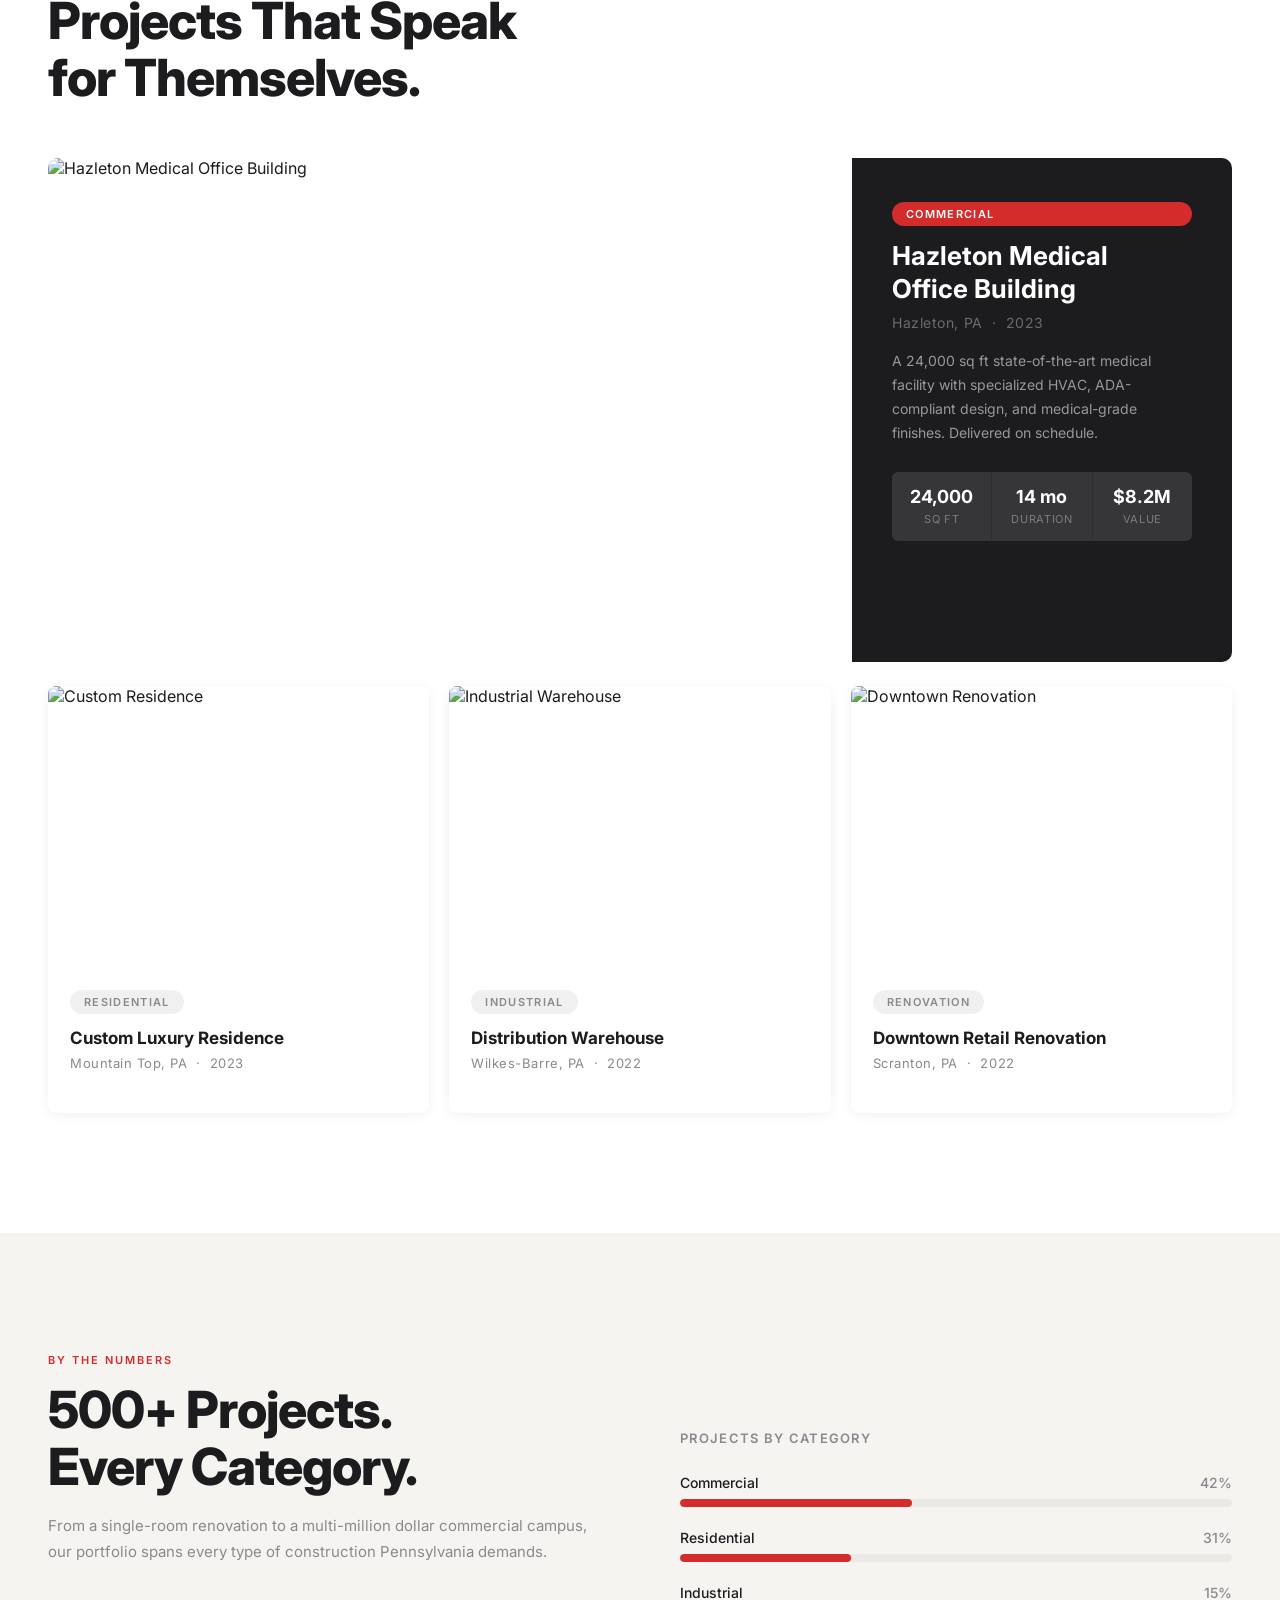
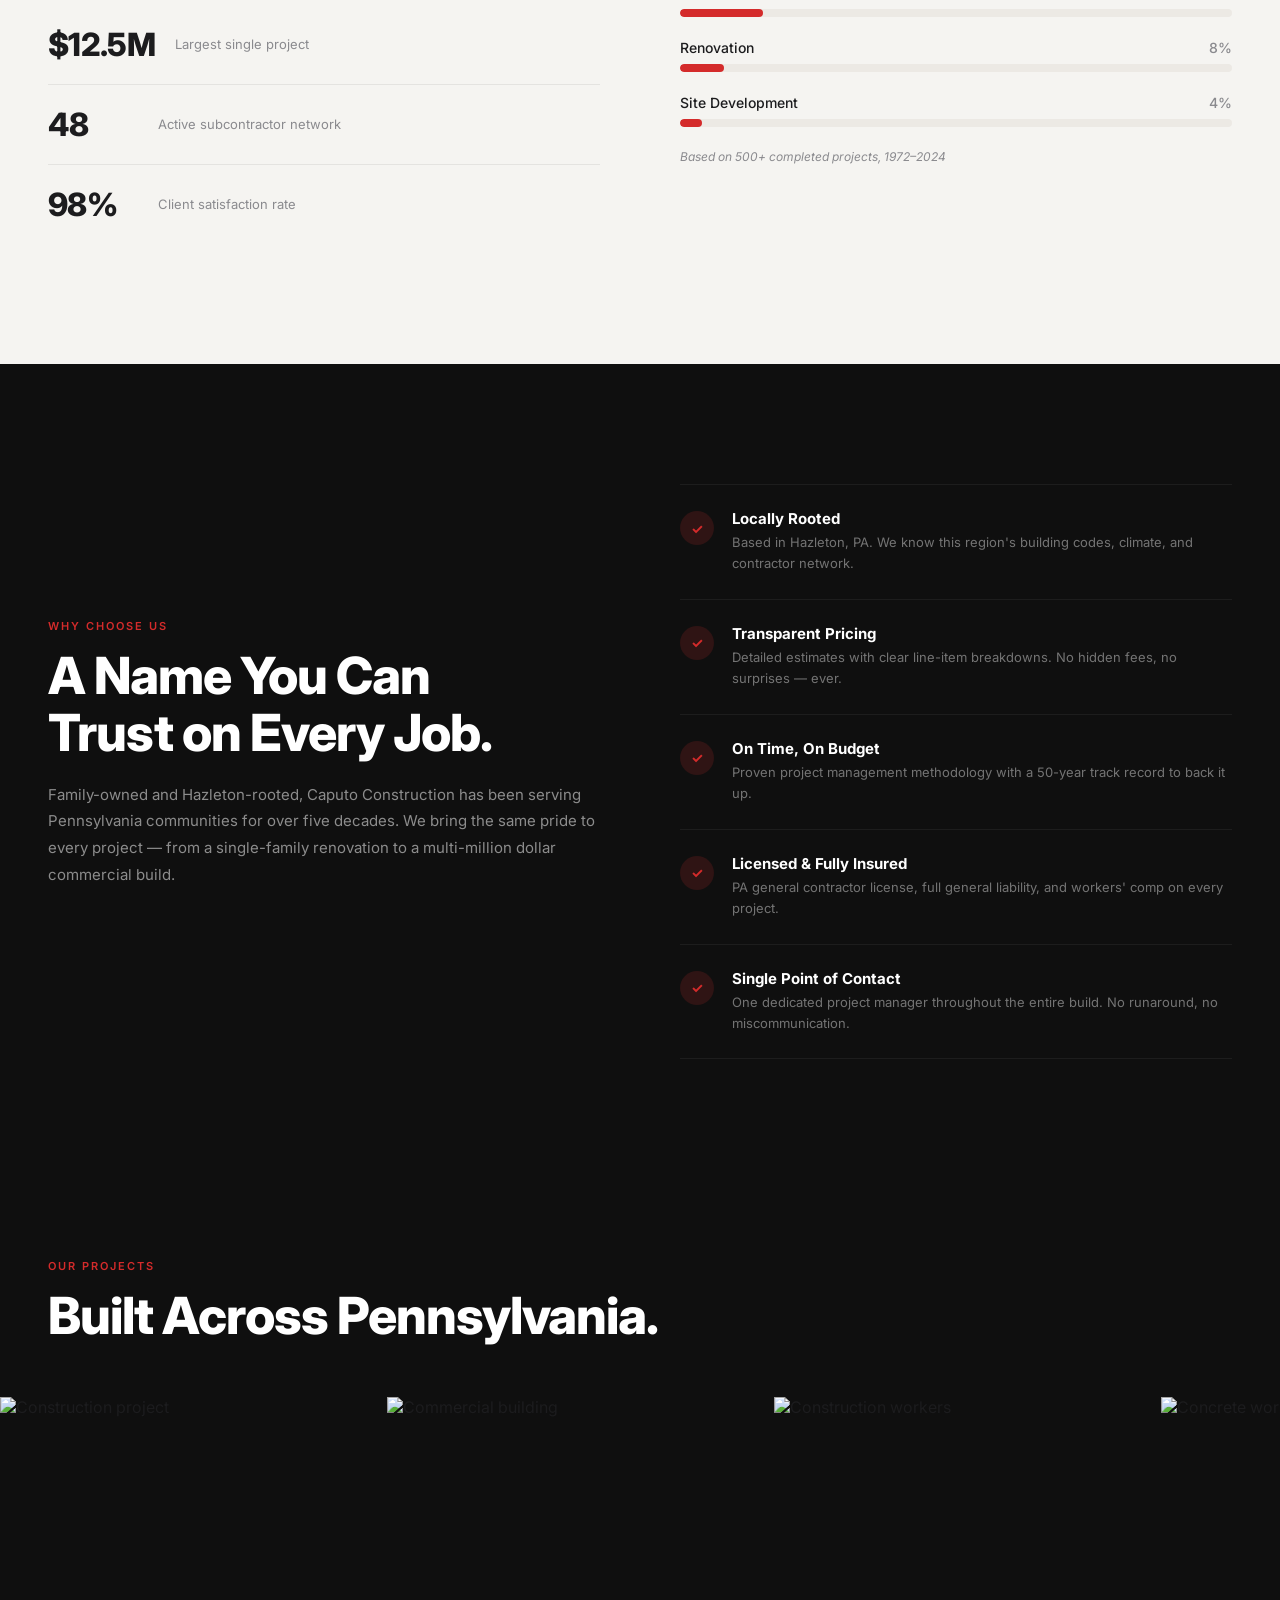
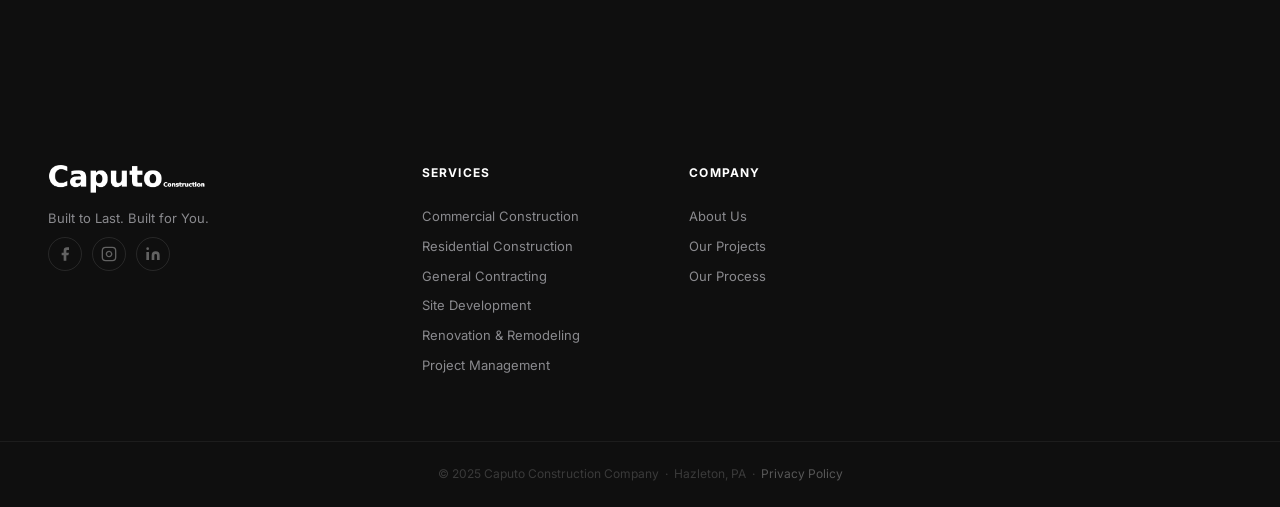
==== commit ffcd248c: "fix: founding year corrected to 1972 - Hero eyebrow: Est. 1972 - Chart note range: 1972-2024 - Stats" ====
--- a/index.html
+++ b/index.html
@@ -51,7 +51,7 @@
   </video>
   <div class="hero__overlay"></div>
   <div class="hero__content">
-    <span class="hero__eyebrow hero-anim" style="--d:.2s">Hazleton, PA &nbsp;·&nbsp; Est. 1998</span>
+    <span class="hero__eyebrow hero-anim" style="--d:.2s">Hazleton, PA &nbsp;·&nbsp; Est. 1972</span>
     <h1 class="hero__h1">
       <span class="hero-anim" style="--d:.5s">Built to Last.</span>
       <span class="hero-anim hero__red" style="--d:.75s">Built for You.</span>
@@ -67,7 +67,7 @@
 <!-- ═══ STATS ═══ -->
 <section class="stats" id="statsSection">
   <div class="stats__grid">
-    <div class="stat reveal"><span class="stat__num" data-target="25" data-suffix="+">0+</span><span class="stat__label">Years in Business</span></div>
+    <div class="stat reveal"><span class="stat__num" data-target="50" data-suffix="+">0+</span><span class="stat__label">Years in Business</span></div>
     <div class="stat reveal"><span class="stat__num" data-target="500" data-suffix="+">0+</span><span class="stat__label">Projects Completed</span></div>
     <div class="stat reveal"><span class="stat__num" data-target="200" data-prefix="$" data-suffix="M+">$0M+</span><span class="stat__label">Value Delivered</span></div>
     <div class="stat reveal"><span class="stat__num" data-target="100" data-suffix="%">0%</span><span class="stat__label">Licensed &amp; Insured</span></div>
@@ -278,7 +278,7 @@
           <div class="chart-row__track"><div class="chart-row__bar" style="--pct:4%"></div></div>
         </div>
       </div>
-      <p class="chart-note">Based on 500+ completed projects, 1998–2024</p>
+      <p class="chart-note">Based on 500+ completed projects, 1972–2024</p>
     </div>
   </div>
 </section>
@@ -289,12 +289,12 @@
     <div class="why__left reveal">
       <span class="eyebrow">Why Choose Us</span>
       <h2 class="white">A Name You Can<br>Trust on Every Job.</h2>
-      <p class="why__copy">Family-owned and Hazleton-rooted, Caputo Construction has been serving Pennsylvania communities for over two decades. We bring the same pride to every project — from a single-family renovation to a multi-million dollar commercial build.</p>
+      <p class="why__copy">Family-owned and Hazleton-rooted, Caputo Construction has been serving Pennsylvania communities for over five decades. We bring the same pride to every project — from a single-family renovation to a multi-million dollar commercial build.</p>
     </div>
     <div class="why__right">
       <div class="why-item reveal"><div class="why-item__check">&#10003;</div><div><h4>Locally Rooted</h4><p>Based in Hazleton, PA. We know this region's building codes, climate, and contractor network.</p></div></div>
       <div class="why-item reveal"><div class="why-item__check">&#10003;</div><div><h4>Transparent Pricing</h4><p>Detailed estimates with clear line-item breakdowns. No hidden fees, no surprises — ever.</p></div></div>
-      <div class="why-item reveal"><div class="why-item__check">&#10003;</div><div><h4>On Time, On Budget</h4><p>Proven project management methodology with a 25-year track record to back it up.</p></div></div>
+      <div class="why-item reveal"><div class="why-item__check">&#10003;</div><div><h4>On Time, On Budget</h4><p>Proven project management methodology with a 50-year track record to back it up.</p></div></div>
       <div class="why-item reveal"><div class="why-item__check">&#10003;</div><div><h4>Licensed &amp; Fully Insured</h4><p>PA general contractor license, full general liability, and workers' comp on every project.</p></div></div>
       <div class="why-item reveal"><div class="why-item__check">&#10003;</div><div><h4>Single Point of Contact</h4><p>One dedicated project manager throughout the entire build. No runaround, no miscommunication.</p></div></div>
     </div>
